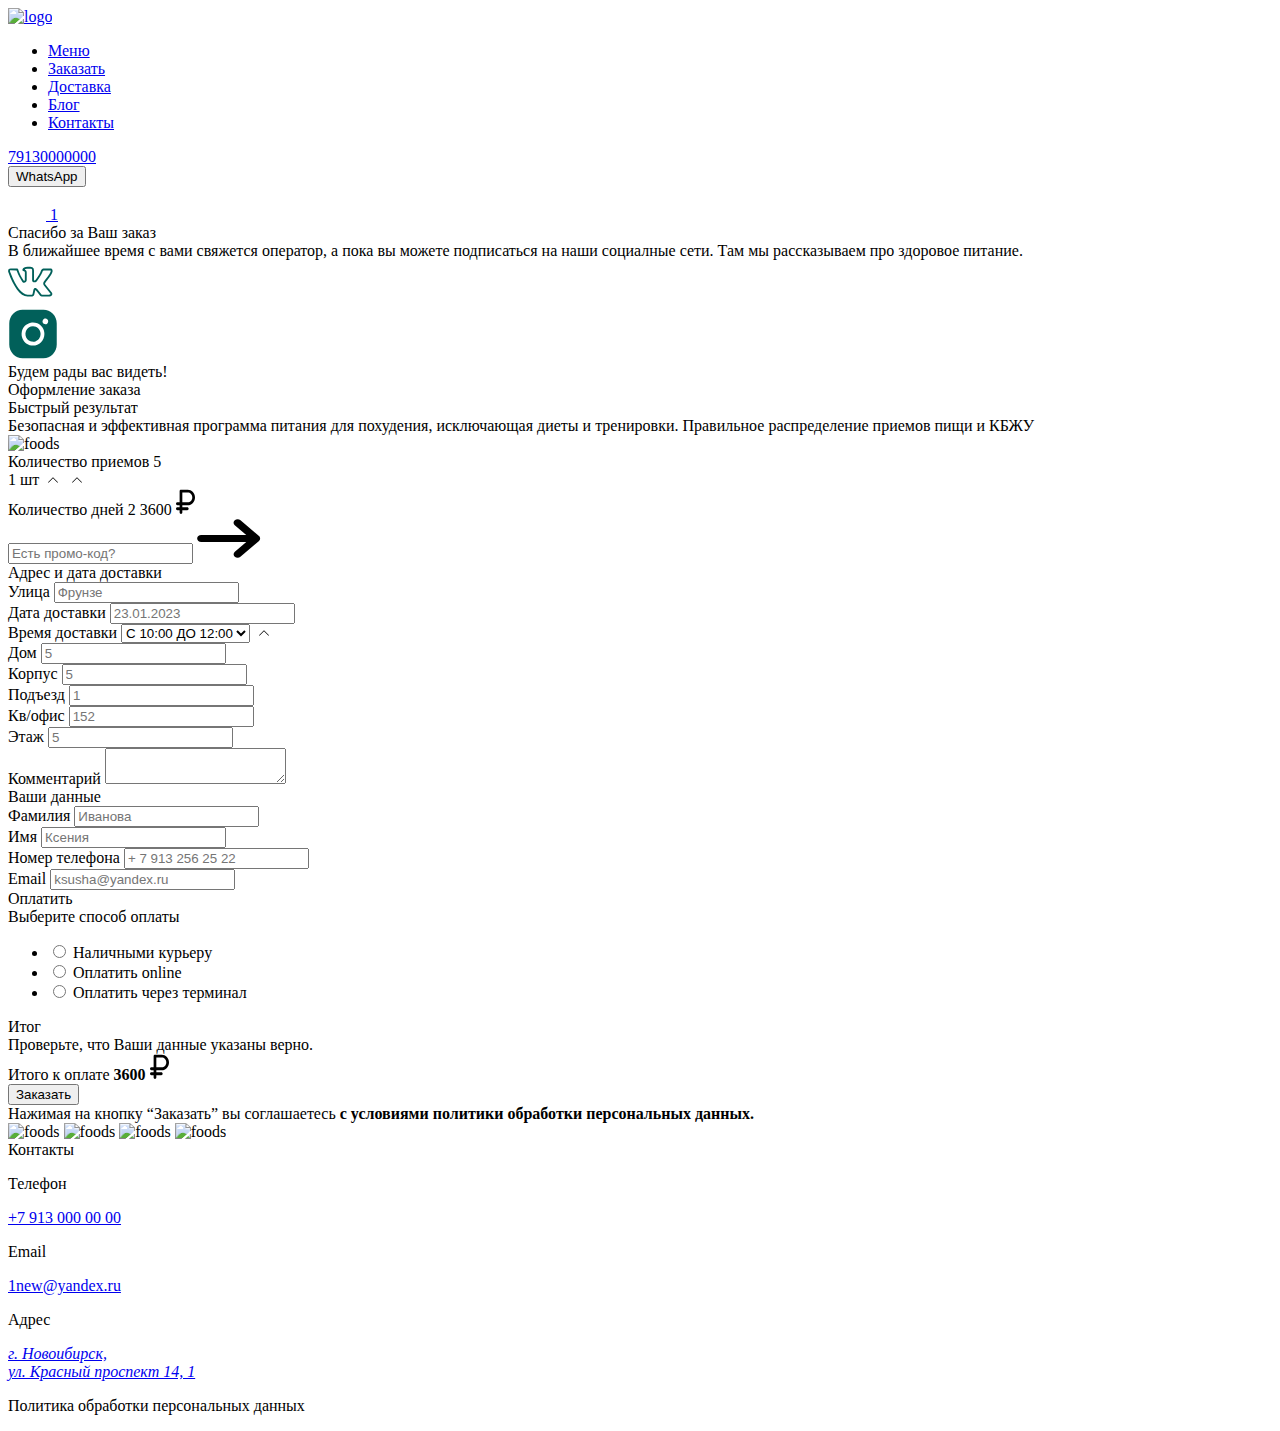
==== cart.html @ 32587443 "Add files via upload" ====
<!DOCTYPE html>
<html lang="ru">

<head>
   <meta charset="UTF-8">
   <meta http-equiv="X-UA-Compatible" content="IE=edge">
   <meta name="viewport" content="width=device-width, initial-scale=1.0">
   <title>BascetFood</title>

   <!-- Fonts -->
   <link rel="preconnect" href="https://fonts.googleapis.com">
   <link rel="preconnect" href="https://fonts.gstatic.com" crossorigin>
   <link href="https://fonts.googleapis.com/css2?family=Open+Sans&family=Raleway:wght@300;400;600&display=swap"
      rel="stylesheet">
   <!-- /Fonts -->

   <!-- Libs -->
   <link rel="stylesheet" href="libs/swiper/swiper.min.css" />
   <!-- Libs END -->

   <link rel="stylesheet" href="css/fonts.css" />
   <link rel="stylesheet" href="css/reset.css" />
   <link rel="stylesheet" href="css/style.css" />
   <link rel="stylesheet" href="css/cart.css" />
   <link rel="stylesheet" href="css/media.css" />
</head>

<body>

   <!-- Header -->
   <header class="header">
      <div class="container header_bg">

         <div class="navigation">
            <div class="logo">
               <a href="index.html" class="logo_link"><img class="logo-image" src="Image/header/Logo.png"
                     alt="logo"></a>
            </div>

            <nav class="nav">
               <ul class="nav_list">
                  <li class="nav_link"><a href="index.html#menu">Меню</a></li>
                  <li class="nav_link"><a href="index.html#perfect_menu">Заказать</a></li>
                  <li class="nav_link"><a href="index.html#footer">Доставка</a></li>
                  <li class="nav_link"><a href="index.html#customer_reviews">Блог</a></li>
                  <li class="nav_link"><a href="#footer_contact"> Контакты </a></li>
               </ul>
            </nav>

            <div class="header_tel">
               <a class="header__telItem" href="tel:+79130000000">79130000000</a>
            </div>

            <button class="header_btn active-btn" type="button">WhatsApp</button>

            <div class="header_basket active-btn">
               <a href="cart.html">
                  <svg width="38" height="33" viewBox="0 0 38 33" xmlns="http://www.w3.org/2000/svg">
                     <path fill-rule="evenodd" clip-rule="evenodd"
                        d="M4.33856 0.222168C6.88923 0.222168 9.14164 1.74922 9.89176 3.98704L9.97057 4.22217H33.3168C35.9379 4.22217 37.9659 6.3309 37.6407 8.71831L36.8755 14.3379C36.629 16.1478 35.0799 17.5755 33.1092 17.8089L13.7262 20.1047C13.4964 20.4222 13.2114 20.7107 12.8755 20.9573C12.0034 21.5978 12.4967 22.8888 13.6136 22.8888H33.7025C34.5048 22.8888 35.1551 23.4858 35.1551 24.2222C35.1551 24.9585 34.5048 25.5555 33.7025 25.5555H13.6136C9.75064 25.5555 8.04425 21.0902 11.0607 18.875C11.4394 18.5969 11.5946 18.1346 11.4519 17.7091L7.11516 4.77127C6.7401 3.65236 5.6139 2.88883 4.33856 2.88883H1.74684C0.944633 2.88883 0.294312 2.29188 0.294312 1.5555C0.294312 0.819122 0.944633 0.222168 1.74684 0.222168H4.33856ZM14.3406 17.3431L32.7374 15.1641C33.3943 15.0863 33.9107 14.6104 33.9929 14.0071L34.7581 8.38755C34.8665 7.59174 34.1905 6.88884 33.3168 6.88884H10.8644L14.2285 16.9249C14.2749 17.0634 14.3122 17.203 14.3406 17.3431Z"
                        fill="white" />
                     <path
                        d="M9.0095 29.5555C9.0095 28.0827 10.3101 26.8888 11.9146 26.8888C13.519 26.8888 14.8196 28.0827 14.8196 29.5555C14.8196 31.0283 13.519 32.2222 11.9146 32.2222C10.3101 32.2222 9.0095 31.0283 9.0095 29.5555Z"
                        fill="white" />
                     <path
                        d="M29.3449 26.8888C27.7405 26.8888 26.4399 28.0827 26.4399 29.5555C26.4399 31.0283 27.7405 32.2222 29.3449 32.2222C30.9494 32.2222 32.25 31.0283 32.25 29.5555C32.25 28.0827 30.9494 26.8888 29.3449 26.8888Z"
                        fill="white" />
                  </svg>
                  <span class="basket_goods">1</span>
               </a>
            </div>
         </div>
   </header>
   <!-- /Header -->

   <!-- Main -->
   <main class="main ">
      <!-- Thank you for the order -->
      <div class="container thank-people js-mod-active">
         <div class="title1">Спасибо за Ваш заказ</div>
         <div class="subtitle1">В ближайшее время с вами свяжется оператор, а пока вы можете подписаться на наши
            социалные сети. Там мы рассказываем про здоровое питание.</div>
         <div class="social_link-bascet fx-wrap">
            <div class="social-link-vk">
               <a href="#">
                  <svg fill="none" width="45" height="45" viewBox="0 0 1024 1024" xmlns="http://www.w3.org/2000/svg">
                     <path
                        d="M3 248c0-38 26-53 58-55l149 1c9 0 17 6 20 15 34 110 76 178 126 255 3 6 8 9 13 9 4 0 8-2 11-7l3-11 1-173c0-25-12-29-40-33-11-2-18-12-18-22 0-2 0-4 1-6 14-43 58-65 120-65l56-1c46 0 88 20 88 79v227c4 3 8 5 13 5 8 0 18-5 26-18 52-73 111-160 119-206 0-2 1-3 2-5 11-22 39-37 51-41 2-1 5-2 9-2h155l10 1c15 0 26 10 31 19 9 14 7 29 8 35v7c-15 91-119 193-163 259-6 8-9 15-9 22 0 6 3 12 8 18l146 184c8 11 12 24 12 35 0 33-31 52-61 55l-17 1H779c-3 0-5 1-8 1-17 0-31-9-41-19-32-39-63-79-94-118-6-8-8-9-14-13-7 29-13 59-20 89l-3 17c-5 18-18 37-42 42l-14 1h-98C272 830 117 584 8 277c-3-8-5-19-5-29zm601 259c-26 0-55-15-55-43V234c0-27-12-37-45-37l-57 2c-32 0-50 5-65 15 23 11 44 26 44 68v176c-3 35-32 58-60 58-19 0-36-11-46-29-45-68-83-132-116-224l-9-26-133-1c-18 0-16 1-16 10 0 6 1 14 2 19l21 56c109 282 246 467 376 467h100c14 0 13-17 16-27l19-88c4-9 7-17 14-24 8-8 17-11 26-11 19 0 37 15 49 29l85 108c7 11 13 13 17 13h165c16 0 30-5 30-15 0-3-1-7-3-10L818 582c-12-15-17-30-17-45 0-16 6-32 16-46 42-63 132-153 153-227l3-13c-1-5-1-9-2-14H814c-10 4-18 10-24 18l-6 19c-23 64-86 152-131 213-15 14-32 20-49 20z"
                        fill="#01605A" />
                  </svg>
               </a>
            </div>
            <div class="social-link-inst">
               <a href="#">
                  <svg width="50" height="50" viewBox="0 0 50 51" fill="none" xmlns="http://www.w3.org/2000/svg">
                     <path
                        d="M32.75 25.5C32.75 27.0575 32.2955 28.5801 31.4439 29.8751C30.5923 31.1702 29.3819 32.1795 27.9658 32.7756C26.5497 33.3716 24.9914 33.5275 23.4881 33.2237C21.9847 32.9198 20.6038 32.1698 19.5199 31.0685C18.4361 29.9671 17.6979 28.5639 17.3989 27.0363C17.0999 25.5087 17.2534 23.9253 17.8399 22.4864C18.4265 21.0474 19.4199 19.8175 20.6943 18.9522C21.9688 18.0869 23.4672 17.625 25 17.625C27.0535 17.6315 29.021 18.4633 30.473 19.9387C31.925 21.4141 32.7436 23.4134 32.75 25.5ZM49.2188 14.6719V36.3281C49.2188 39.9831 47.7898 43.4885 45.2464 46.0729C42.7029 48.6574 39.2533 50.1094 35.6562 50.1094H14.3438C10.7468 50.1094 7.29708 48.6574 4.75361 46.0729C2.21015 43.4885 0.78125 39.9831 0.78125 36.3281V14.6719C0.78125 11.0169 2.21015 7.51155 4.75361 4.92706C7.29708 2.34257 10.7468 0.890625 14.3438 0.890625H35.6562C39.2533 0.890625 42.7029 2.34257 45.2464 4.92706C47.7898 7.51155 49.2188 11.0169 49.2188 14.6719ZM36.625 25.5C36.625 23.1637 35.9432 20.8799 34.6658 18.9373C33.3885 16.9948 31.5729 15.4807 29.4487 14.5867C27.3245 13.6926 24.9871 13.4587 22.7321 13.9145C20.477 14.3703 18.4057 15.4953 16.7799 17.1473C15.1541 18.7993 14.0469 20.9041 13.5984 23.1955C13.1498 25.4869 13.38 27.862 14.2599 30.0204C15.1398 32.1789 16.6298 34.0238 18.5415 35.3217C20.4532 36.6197 22.7008 37.3125 25 37.3125C28.0831 37.3125 31.04 36.068 33.2201 33.8527C35.4002 31.6374 36.625 28.6329 36.625 25.5ZM40.5 12.7031C40.5 12.1191 40.3296 11.5481 40.0102 11.0625C39.6909 10.5768 39.237 10.1983 38.7059 9.97479C38.1749 9.75128 37.5905 9.6928 37.0268 9.80674C36.463 9.92069 35.9452 10.2019 35.5387 10.615C35.1323 11.028 34.8555 11.5541 34.7433 12.127C34.6312 12.6998 34.6888 13.2936 34.9087 13.8332C35.1287 14.3729 35.5012 14.8341 35.9791 15.1586C36.4571 15.4831 37.0189 15.6562 37.5938 15.6562C38.3645 15.6562 39.1037 15.3451 39.6488 14.7913C40.1938 14.2375 40.5 13.4863 40.5 12.7031Z"
                        fill="#01605A" />
                  </svg>
               </a>
            </div>
         </div>
         <div class="see-people">Будем рады вас видеть!</div>
      </div>
      <!-- .Thank you for the order -->

      <div class="container cont-form-order">
         <!-- Making an order-->
         <div class="title2">Оформление заказа</div>
         <div class="bascet-root">
            <!-- Food Program -->
            <div class="pr-bascet">
               <div class="pr-title">Быстрый результат</div>
               <div class="pr-subtitle">Безопасная и эффективная программа питания
                  для похудения, исключающая диеты и тренировки. Правильное распределение приемов пищи и КБЖУ
               </div>
               <div class="pr-image">
                  <img src="image/image_card/картинка продукта.png" alt="foods">
               </div>
            </div>
            <!-- /Food Program -->

            <!-- Food options -->
            <div class="pr-col">
               <div class="namber-foods">
                  <div class="number-foods-top">
                     <span class="text1">Количество приемов</span>
                     <span class="number1">5</span>
                     <div class="foods-top-col">
                        1 шт
                        <span class="arrow-top">
                           <svg fill="#000000" width="20" height="10" viewBox="0 0 1920 1920"
                              xmlns="http://www.w3.org/2000/svg">
                              <path
                                 d="m.153 1393.854 92.168 92.299 867.767-867.636 867.636 867.636 92.429-92.299L960.088 433.92z"
                                 fill-rule="evenodd" />
                           </svg>
                        </span>
                        <span class="arrow-bottom">
                           <svg fill="#000000" width="20" height="10" viewBox="0 0 1920 1920"
                              xmlns="http://www.w3.org/2000/svg">
                              <path
                                 d="m.153 1393.854 92.168 92.299 867.767-867.636 867.636 867.636 92.429-92.299L960.088 433.92z"
                                 fill-rule="evenodd" />
                           </svg>
                        </span>
                     </div>
                  </div>
                  <div class="number-foods-bottom">
                     <span class="text1">Количество дней</span>
                     <span class="number1">2</span>
                     <span class="ruble-1">3600
                        <svg width="19" height="26" viewBox="0 0 19 26" fill="none" xmlns="http://www.w3.org/2000/svg">
                           <path
                              d="M11.7619 16.2631C13.6816 16.2631 15.5226 15.443 16.88 13.9833C18.2374 12.5235 19 10.5436 19 8.47921C19 6.41479 18.2374 4.43493 16.88 2.97516C15.5226 1.5154 13.6816 0.695313 11.7619 0.695312H4.97619C4.61625 0.695312 4.27106 0.849079 4.01655 1.12278C3.76203 1.39649 3.61905 1.76771 3.61905 2.15479V13.3441H1.35714C0.997206 13.3441 0.652011 13.4979 0.397498 13.7716C0.142984 14.0453 0 14.4165 0 14.8036C0 15.1907 0.142984 15.5619 0.397498 15.8356C0.652011 16.1093 0.997206 16.2631 1.35714 16.2631H3.61905V18.2091H1.35714C0.997206 18.2091 0.652011 18.3628 0.397498 18.6365C0.142984 18.9103 0 19.2815 0 19.6686C0 20.0556 0.142984 20.4269 0.397498 20.7006C0.652011 20.9743 0.997206 21.128 1.35714 21.128H3.61905V23.5605C3.61905 23.9476 3.76203 24.3188 4.01655 24.5925C4.27106 24.8662 4.61625 25.02 4.97619 25.02C5.33613 25.02 5.68132 24.8662 5.93584 24.5925C6.19035 24.3188 6.33333 23.9476 6.33333 23.5605V21.128H11.3095C11.6695 21.128 12.0147 20.9743 12.2692 20.7006C12.5237 20.4269 12.6667 20.0556 12.6667 19.6686C12.6667 19.2815 12.5237 18.9103 12.2692 18.6365C12.0147 18.3628 11.6695 18.2091 11.3095 18.2091H6.33333V16.2631H11.7619ZM6.33333 3.61427H11.7619C12.9617 3.61427 14.1123 4.12683 14.9607 5.03918C15.8091 5.95153 16.2857 7.18895 16.2857 8.47921C16.2857 9.76947 15.8091 11.0069 14.9607 11.9192C14.1123 12.8316 12.9617 13.3441 11.7619 13.3441H6.33333V3.61427Z"
                              fill="black" />
                        </svg>
                     </span>
                  </div>
               </div>
               <!-- /Food options -->

               <!-- Promo code -->
               <div class="pro-code">
                  <input class="pro-code-int" type="text" placeholder="Есть промо-код?">
                  <span class="pro-code-text active-btn">
                     <svg width="64" height="39" viewBox="0 0 64 39" fill="none" xmlns="http://www.w3.org/2000/svg">
                        <path
                           d="M37.7542 37.7426C36.9459 37.051 36.5579 36.2152 36.5902 35.2353C36.6253 34.2555 37.047 33.4197 37.8553 32.7281L49.273 22.9583H4.20841C3.06328 22.9583 2.10271 22.6263 1.32671 21.9623C0.553401 21.3006 0.166748 20.4798 0.166748 19.4999C0.166748 18.5201 0.553401 17.6981 1.32671 17.0341C2.10271 16.3724 3.06328 16.0416 4.20841 16.0416H49.273L37.7542 6.18535C36.9459 5.49368 36.5417 4.67175 36.5417 3.71956C36.5417 2.76967 36.9459 1.94889 37.7542 1.25723C38.5626 0.565559 39.5231 0.219727 40.636 0.219727C41.7461 0.219727 42.7053 0.565559 43.5136 1.25723L62.0042 17.0791C62.4084 17.4249 62.6954 17.7996 62.8651 18.2031C63.0322 18.6065 63.1157 19.0388 63.1157 19.4999C63.1157 19.961 63.0322 20.3933 62.8651 20.7968C62.6954 21.2003 62.4084 21.5749 62.0042 21.9208L43.4126 37.8291C42.6716 38.4631 41.7461 38.7801 40.636 38.7801C39.5231 38.7801 38.5626 38.4343 37.7542 37.7426Z"
                           fill="black" />
                     </svg>
                  </span>
               </div>
               <!-- /Promo code -->
            </div>
         </div>
         <!-- /Making an order-->

         <!-- Making delivery-->
         <form class="form-account" method="post">
            <!-- Delivery-accout -->
            <div class="title2 mr-title-ac">Адрес и дата доставки</div>
            <div class="delivery-accout fx-wrap">
               <div class="del-col">
                  <label for="STREET">Улица</label>
                  <input class="int-text1" type="text" name="STREET" placeholder="Фрунзе">
               </div>
               <div class="del-col  fx-wrap">
                  <div class="date-delivery">
                     <label for="DATEDEL">Дата доставки</label>
                     <input class="int-text3" type="text" name="DELIVERY_DATE" placeholder="23.01.2023">
                  </div>
                  <div class="time-delivery">
                     <label for="DELIVERY_TIME">Время доставки</label>
                     <select class="select-time int-text4" name="DELIVERY_TIME">
                        <option value="TIME_10-12">C 10:00 ДО 12:00</option>
                        <option value="TIME_10-12">C 12:00 ДО 14:00</option>
                        <option value="TIME_10-12">C 14:00 ДО 16:00</option>
                        <option value="TIME_10-12">C 16:00 ДО 18:00</option>
                        <option value="TIME_10-12">C 18:00 ДО 20:00</option>
                     </select>
                     <span class="select-arrow">
                        <svg fill="#000000" width="20" height="10" viewBox="0 0 1920 1920"
                           xmlns="http://www.w3.org/2000/svg">
                           <path
                              d="m.153 1393.854 92.168 92.299 867.767-867.636 867.636 867.636 92.429-92.299L960.088 433.92z"
                              fill-rule="evenodd" />
                        </svg>
                     </span>
                  </div>
               </div>

               <div class="del-col fx-wrap">
                  <div class="del-dom">
                     <label for="HOUSE">Дом</label>
                     <input class="int-text2" type="text" name="HOUSE" placeholder="5">
                  </div>
                  <div class="del-korp">
                     <label for="KORP">Корпус</label>
                     <input class="int-text2" type="text" name="KORP" placeholder="5">
                  </div>
                  <div class="del-ent">
                     <label for="ENTRANCE">Подъезд</label>
                     <input class="int-text2" type="text" name="ENTRANCE" placeholder="1">
                  </div>
                  <div class="del-office">
                     <label for="OFFICE">Кв/офис</label>
                     <input class="int-text2" type="text" name="OFFICE" placeholder="152">
                  </div>
                  <div class="del-floor">
                     <label for="FLOOR">Этаж</label>
                     <input class="int-text2" type="text" name="FLOOR" placeholder="5">
                  </div>
               </div>
               <div class="del-col ">
                  <label for="ORDER_DESCRIPTION">Комментарий</label>
                  <textarea class="int-text5" name="ORDER_DESCRIPTION"></textarea>
               </div>
            </div>
            <!-- /Delivery-accout -->

            <!-- Delivery-base people -->
            <div class="title2 mr-title-data">Ваши данные</div>
            <div class="delivery-base fx-wrap">
               <div class="del-col">
                  <div class="famili-acount">
                     <label for="SURNAME_CLIENT">Фамилия</label>
                     <input class="int-text1" type="text" name="SURNAME_CLIENT" placeholder="Иванова">
                  </div>
                  <div class="name-acount">
                     <label for="NAME_CLIENT">Имя</label>
                     <input class="int-text1" type="text" name="NAME_CLIENT" placeholder="Ксения">
                  </div>
               </div>
               <div class="del-col">
                  <div class="tel-number">
                     <label for="PHONE">Номер телефона</label>
                     <input class="int-text6" type="tel" name="PHONE" placeholder="+ 7 913 256 25 22">
                  </div>
                  <div class="name-acount">
                     <label for="PHONE_CLIENT">Email</label>
                     <input class="int-text6" type="text" name="NAME_CLIENT" placeholder="ksusha@yandex.ru">
                  </div>
               </div>
            </div>
            <!-- /Delivery-base people -->

            <!-- Payment -->
            <div class="title2 mr-title-pay">Оплатить</div>
            <div class="payment-col">
               <label for="PAYMENT">Выберите способ оплаты</label>
               <ul>
                  <li class="pay-btn">
                     <input type="radio" name="PAYMENT_ID" value="10">
                     Наличными курьеру
                  </li>
                  <li class="pay-btn">
                     <input type="radio" name="PAYMENT_ID" value="10">
                     Оплатить online
                  </li>
                  <li class="pay-btn">
                     <input type="radio" name="PAYMENT_ID" value="10">
                     Оплатить через терминал
                  </li>
               </ul>
            </div>
            <div class="title2 mr-title-order">Итог</div>
            <div class="subtitle2">Проверьте, что Ваши данные указаны верно. </div>
            <div class="order_price">
               Итого к оплате
               <span id="total-order-price"><b>3600</b>
                  <svg width="19" height="26" viewBox="0 0 19 26" fill="none" xmlns="http://www.w3.org/2000/svg">
                     <path
                        d="M11.7619 16.2631C13.6816 16.2631 15.5226 15.443 16.88 13.9833C18.2374 12.5235 19 10.5436 19 8.47921C19 6.41479 18.2374 4.43493 16.88 2.97516C15.5226 1.5154 13.6816 0.695313 11.7619 0.695312H4.97619C4.61625 0.695312 4.27106 0.849079 4.01655 1.12278C3.76203 1.39649 3.61905 1.76771 3.61905 2.15479V13.3441H1.35714C0.997206 13.3441 0.652011 13.4979 0.397498 13.7716C0.142984 14.0453 0 14.4165 0 14.8036C0 15.1907 0.142984 15.5619 0.397498 15.8356C0.652011 16.1093 0.997206 16.2631 1.35714 16.2631H3.61905V18.2091H1.35714C0.997206 18.2091 0.652011 18.3628 0.397498 18.6365C0.142984 18.9103 0 19.2815 0 19.6686C0 20.0556 0.142984 20.4269 0.397498 20.7006C0.652011 20.9743 0.997206 21.128 1.35714 21.128H3.61905V23.5605C3.61905 23.9476 3.76203 24.3188 4.01655 24.5925C4.27106 24.8662 4.61625 25.02 4.97619 25.02C5.33613 25.02 5.68132 24.8662 5.93584 24.5925C6.19035 24.3188 6.33333 23.9476 6.33333 23.5605V21.128H11.3095C11.6695 21.128 12.0147 20.9743 12.2692 20.7006C12.5237 20.4269 12.6667 20.0556 12.6667 19.6686C12.6667 19.2815 12.5237 18.9103 12.2692 18.6365C12.0147 18.3628 11.6695 18.2091 11.3095 18.2091H6.33333V16.2631H11.7619ZM6.33333 3.61427H11.7619C12.9617 3.61427 14.1123 4.12683 14.9607 5.03918C15.8091 5.95153 16.2857 7.18895 16.2857 8.47921C16.2857 9.76947 15.8091 11.0069 14.9607 11.9192C14.1123 12.8316 12.9617 13.3441 11.7619 13.3441H6.33333V3.61427Z"
                        fill="black" />
                  </svg>
               </span>
            </div>
            <button type="submit" class="btn-save active-btn">Заказать</button>
            <div class="oferta">Нажимая на кнопку “Заказать” вы соглашаетесь <b>с условиями политики обработки
                  персональных
                  данных.</b></div>
            <!-- /Payment -->
         </form>
         <!-- /Making delivery-->
      </div>

   </main>
   <!-- /Main -->

   <!-- Footer -->
   <footer id="footer">
      <div class="container footer_container">
         <div id="footer_contact">
            <img class="footer_food_bg1" src="Image/footer/footer_bg1.png" alt="foods">
            <img class="footer_food_bg2" src="Image/footer/footer_bg2.png" alt="foods">
            <img class="footer_food_bg3" src="Image/footer/footer_bg3.png" alt="foods">
            <img class="footer_food_bg4" src="Image/footer/footer_bg4.png" alt="foods">

            <div class="footer_contact_title">Контакты</div>

            <div class="contact_group">
               <div class="contact_group1">
                  <p class="footer_contact_descr">Телефон</p>
                  <a class="footer_tel" href="tel:+79130000000">+7 913 000 00 00</a>
               </div>
               <div class="contact_group2">
                  <p class="footer_contact_descr">Email</p>
                  <a class="footer_mail" href="mailto:1new@yandex.ru">1new@yandex.ru</a>
               </div>
            </div>

            <p class="footer_contact_descr">Адрес</p>
            <address class="address"><a class="address_link" target="_blank"
                  href="https://www.google.ru/maps/place/%D0%9A%D1%80%D0%B0%D1%81%D0%BD%D1%8B%D0%B9+%D0%BF%D1%80-%D1%82.,+14%2F1/@55.0194781,82.9230988,18z/data=!4m6!3m5!1s0x42dfe67842489623:0xf9574ab8d5149c3c!4b1!8m2!3d55.0196184!4d82.9237917">
                  г. Новоибирск, <br>ул. Красный проспект 14, 1</a></address>
            <p class="footer_politic">Политика обработки персональных данных</p>
         </div>
      </div>
   </footer>
   <!-- /Footer -->

   <script src="js/main_cart.js"></script>
</body>

</html>
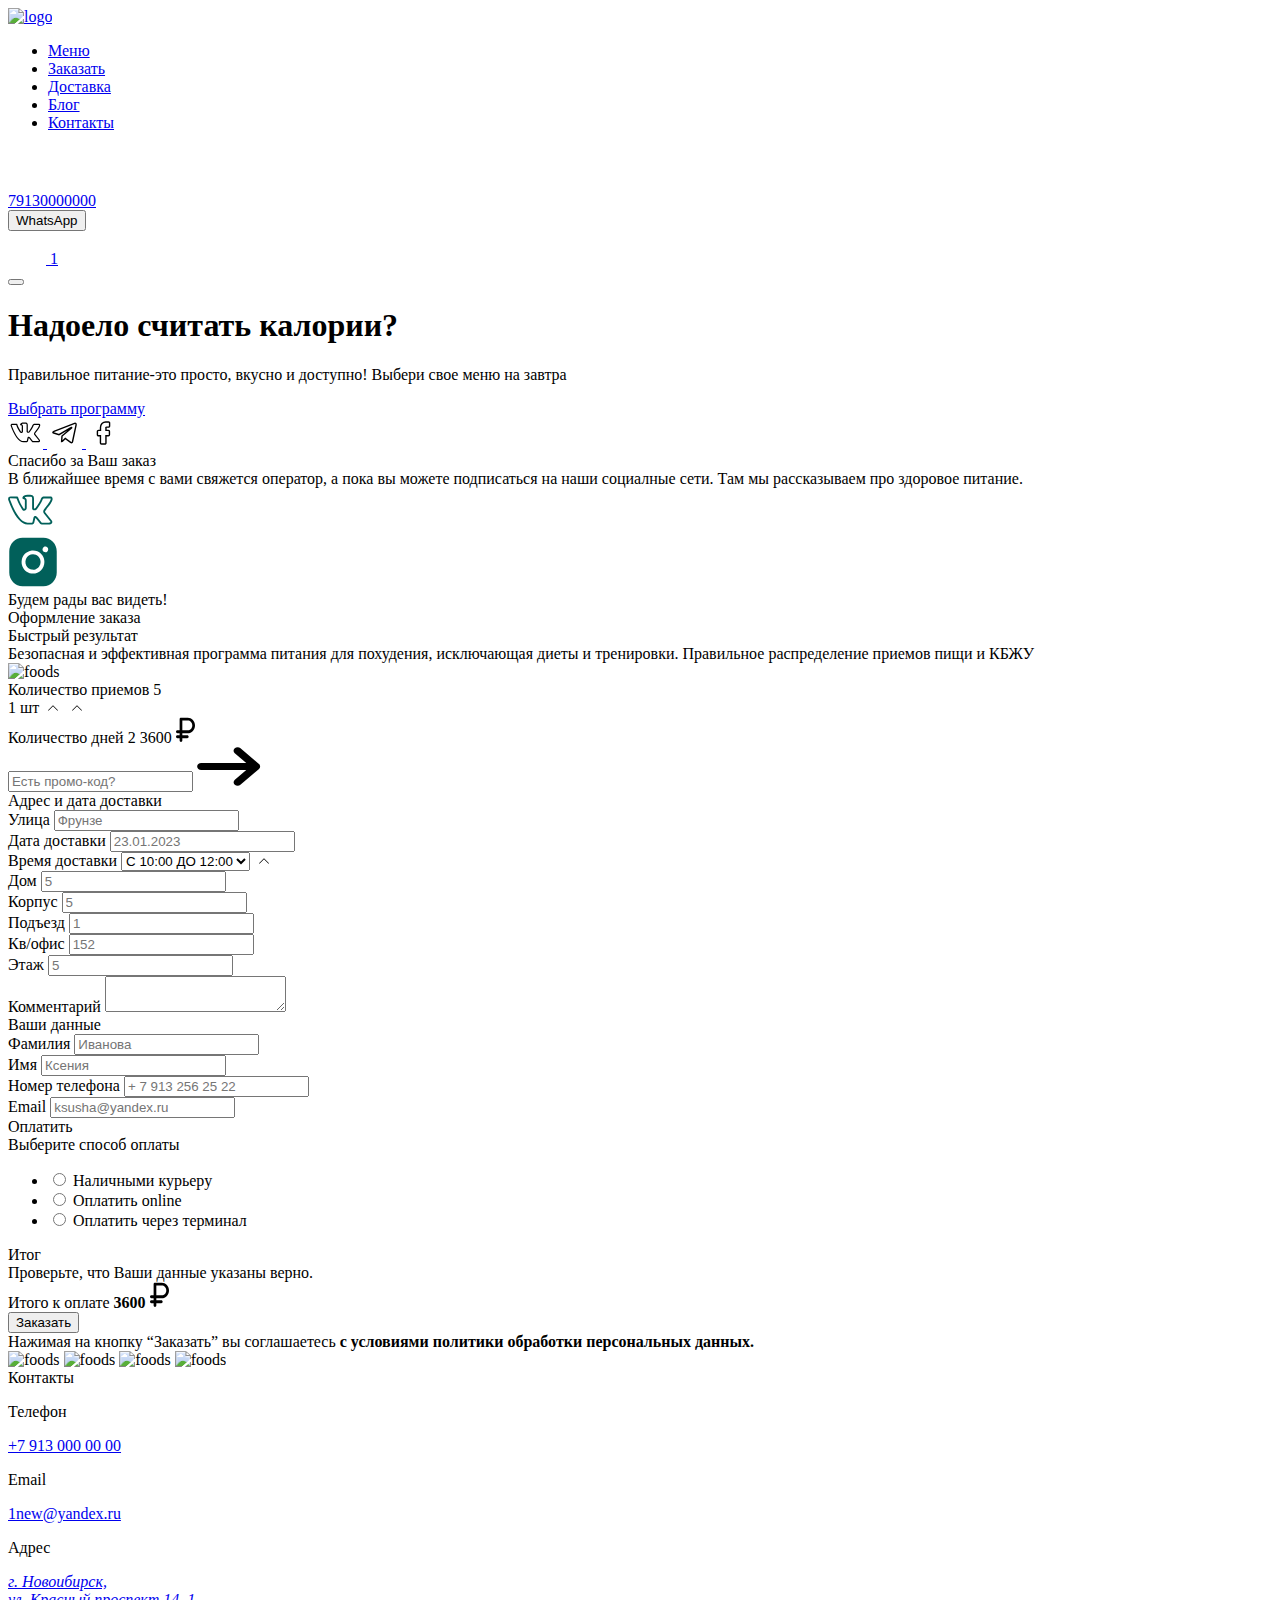
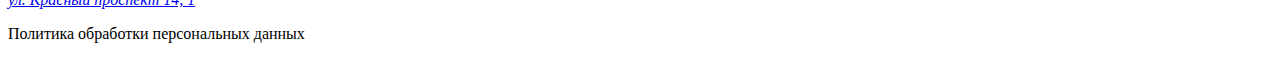
==== commit af7817a6: "Add files via upload" ====
--- a/cart.html
+++ b/cart.html
@@ -30,7 +30,6 @@
    <!-- Header -->
    <header class="header">
       <div class="container header_bg">
-
          <div class="navigation">
             <div class="logo">
                <a href="index.html" class="logo_link"><img class="logo-image" src="Image/header/Logo.png"
@@ -41,17 +40,22 @@
                <ul class="nav_list">
                   <li class="nav_link"><a href="index.html#menu">Меню</a></li>
                   <li class="nav_link"><a href="index.html#perfect_menu">Заказать</a></li>
-                  <li class="nav_link"><a href="index.html#footer">Доставка</a></li>
+                  <li class="nav_link"><a href="cart.html">Доставка</a></li>
                   <li class="nav_link"><a href="index.html#customer_reviews">Блог</a></li>
                   <li class="nav_link"><a href="#footer_contact"> Контакты </a></li>
+                  <div class="nav-krest active-btn">
+                     <svg width="40" height="40" viewBox="0 0 24 24" fill="none" xmlns="http://www.w3.org/2000/svg">
+                        <path d="M12 12L6 6M12 12L18 18M12 12L18 6M12 12L6 18" stroke="#fff" stroke-linecap="round"
+                           stroke-linejoin="round" stroke-width="2" />
+                     </svg>
+                  </div>
                </ul>
+               <div class="header_tel">
+                  <a class="header__telItem" href="tel:+79130000000">79130000000</a>
+               </div>
+
+               <button class="header_btn active-btn" type="button">WhatsApp</button>
             </nav>
-
-            <div class="header_tel">
-               <a class="header__telItem" href="tel:+79130000000">79130000000</a>
-            </div>
-
-            <button class="header_btn active-btn" type="button">WhatsApp</button>
 
             <div class="header_basket active-btn">
                <a href="cart.html">
@@ -69,7 +73,46 @@
                   <span class="basket_goods">1</span>
                </a>
             </div>
-         </div>
+
+            <button type="button" class="navbar" aria-label="open menu">
+               <span class="icon-bar"></span>
+               <span class="icon-bar"></span>
+               <span class="icon-bar"></span>
+            </button>
+
+         </div>
+
+         <div class="header_descr">
+            <h1 class="header_title">Надоело считать калории?</h1>
+            <p class="header_subtitle">Правильное питание-это просто, вкусно и&nbsp;доступно!
+               Выбери свое меню на&nbsp;завтра</p>
+            <a href="#my_form" class="btn_prog active-btn">Выбрать программу</a>
+         </div>
+         <div class="header-social_link">
+            <a href="/" class="social_link active-btn">
+               <svg fill="#000000" width="35" height="30" viewBox="0 0 1024 1024" xmlns="http://www.w3.org/2000/svg">
+                  <path
+                     d="M3 248c0-38 26-53 58-55l149 1c9 0 17 6 20 15 34 110 76 178 126 255 3 6 8 9 13 9 4 0 8-2 11-7l3-11 1-173c0-25-12-29-40-33-11-2-18-12-18-22 0-2 0-4 1-6 14-43 58-65 120-65l56-1c46 0 88 20 88 79v227c4 3 8 5 13 5 8 0 18-5 26-18 52-73 111-160 119-206 0-2 1-3 2-5 11-22 39-37 51-41 2-1 5-2 9-2h155l10 1c15 0 26 10 31 19 9 14 7 29 8 35v7c-15 91-119 193-163 259-6 8-9 15-9 22 0 6 3 12 8 18l146 184c8 11 12 24 12 35 0 33-31 52-61 55l-17 1H779c-3 0-5 1-8 1-17 0-31-9-41-19-32-39-63-79-94-118-6-8-8-9-14-13-7 29-13 59-20 89l-3 17c-5 18-18 37-42 42l-14 1h-98C272 830 117 584 8 277c-3-8-5-19-5-29zm601 259c-26 0-55-15-55-43V234c0-27-12-37-45-37l-57 2c-32 0-50 5-65 15 23 11 44 26 44 68v176c-3 35-32 58-60 58-19 0-36-11-46-29-45-68-83-132-116-224l-9-26-133-1c-18 0-16 1-16 10 0 6 1 14 2 19l21 56c109 282 246 467 376 467h100c14 0 13-17 16-27l19-88c4-9 7-17 14-24 8-8 17-11 26-11 19 0 37 15 49 29l85 108c7 11 13 13 17 13h165c16 0 30-5 30-15 0-3-1-7-3-10L818 582c-12-15-17-30-17-45 0-16 6-32 16-46 42-63 132-153 153-227l3-13c-1-5-1-9-2-14H814c-10 4-18 10-24 18l-6 19c-23 64-86 152-131 213-15 14-32 20-49 20z" />
+               </svg>
+            </a>
+            <a href="/" class="social_link active-btn">
+               <svg width="35" height="30" viewBox="0 0 64 64" xmlns="http://www.w3.org/2000/svg" stroke-width="3"
+                  stroke="#000000" fill="none">
+                  <path
+                     d="M26.67,38.57l-.82,11.54A2.88,2.88,0,0,0,28.14,49l5.5-5.26,11.42,8.35c2.08,1.17,3.55.56,4.12-1.92l7.49-35.12h0c.66-3.09-1.08-4.33-3.16-3.55l-44,16.85C6.47,29.55,6.54,31.23,9,32l11.26,3.5L45.59,20.71c1.23-.83,2.36-.37,1.44.44Z"
+                     stroke-linecap="round" />
+               </svg>
+            </a>
+            <a href="/" class="social_link active-btn">
+               <svg width="35" height="30" viewBox="0 0 64 64" xmlns="http://www.w3.org/2000/svg" stroke-width="3"
+                  stroke="#000000" fill="none">
+                  <path
+                     d="M37.49,19.86c0-.07.36-.3,1.51-.3h3.76A2.21,2.21,0,0,0,45,17.34h0V10.78a2.22,2.22,0,0,0-2.19-2.26h-5.6a11.47,11.47,0,0,0-8.43,3.28,12,12,0,0,0-3.19,8.64v5.95H21.24A2.23,2.23,0,0,0,19,28.61v7.07a2.21,2.21,0,0,0,2.21,2.21h4.28V53.24a2.22,2.22,0,0,0,2.18,2.25h7.35a2.21,2.21,0,0,0,2.21-2.22h0V37.94h5.23a2.23,2.23,0,0,0,2.22-2.22V28.64a2.21,2.21,0,0,0-2.22-2.21H37.26V21.22A2.44,2.44,0,0,1,37.49,19.86Z"
+                     stroke-linecap="round" />
+               </svg>
+            </a>
+         </div>
+      </div>
    </header>
    <!-- /Header -->
 
@@ -339,7 +382,7 @@
       </div>
    </footer>
    <!-- /Footer -->
-
+   <script src="js/main.js"></script>
    <script src="js/main_cart.js"></script>
 </body>
 
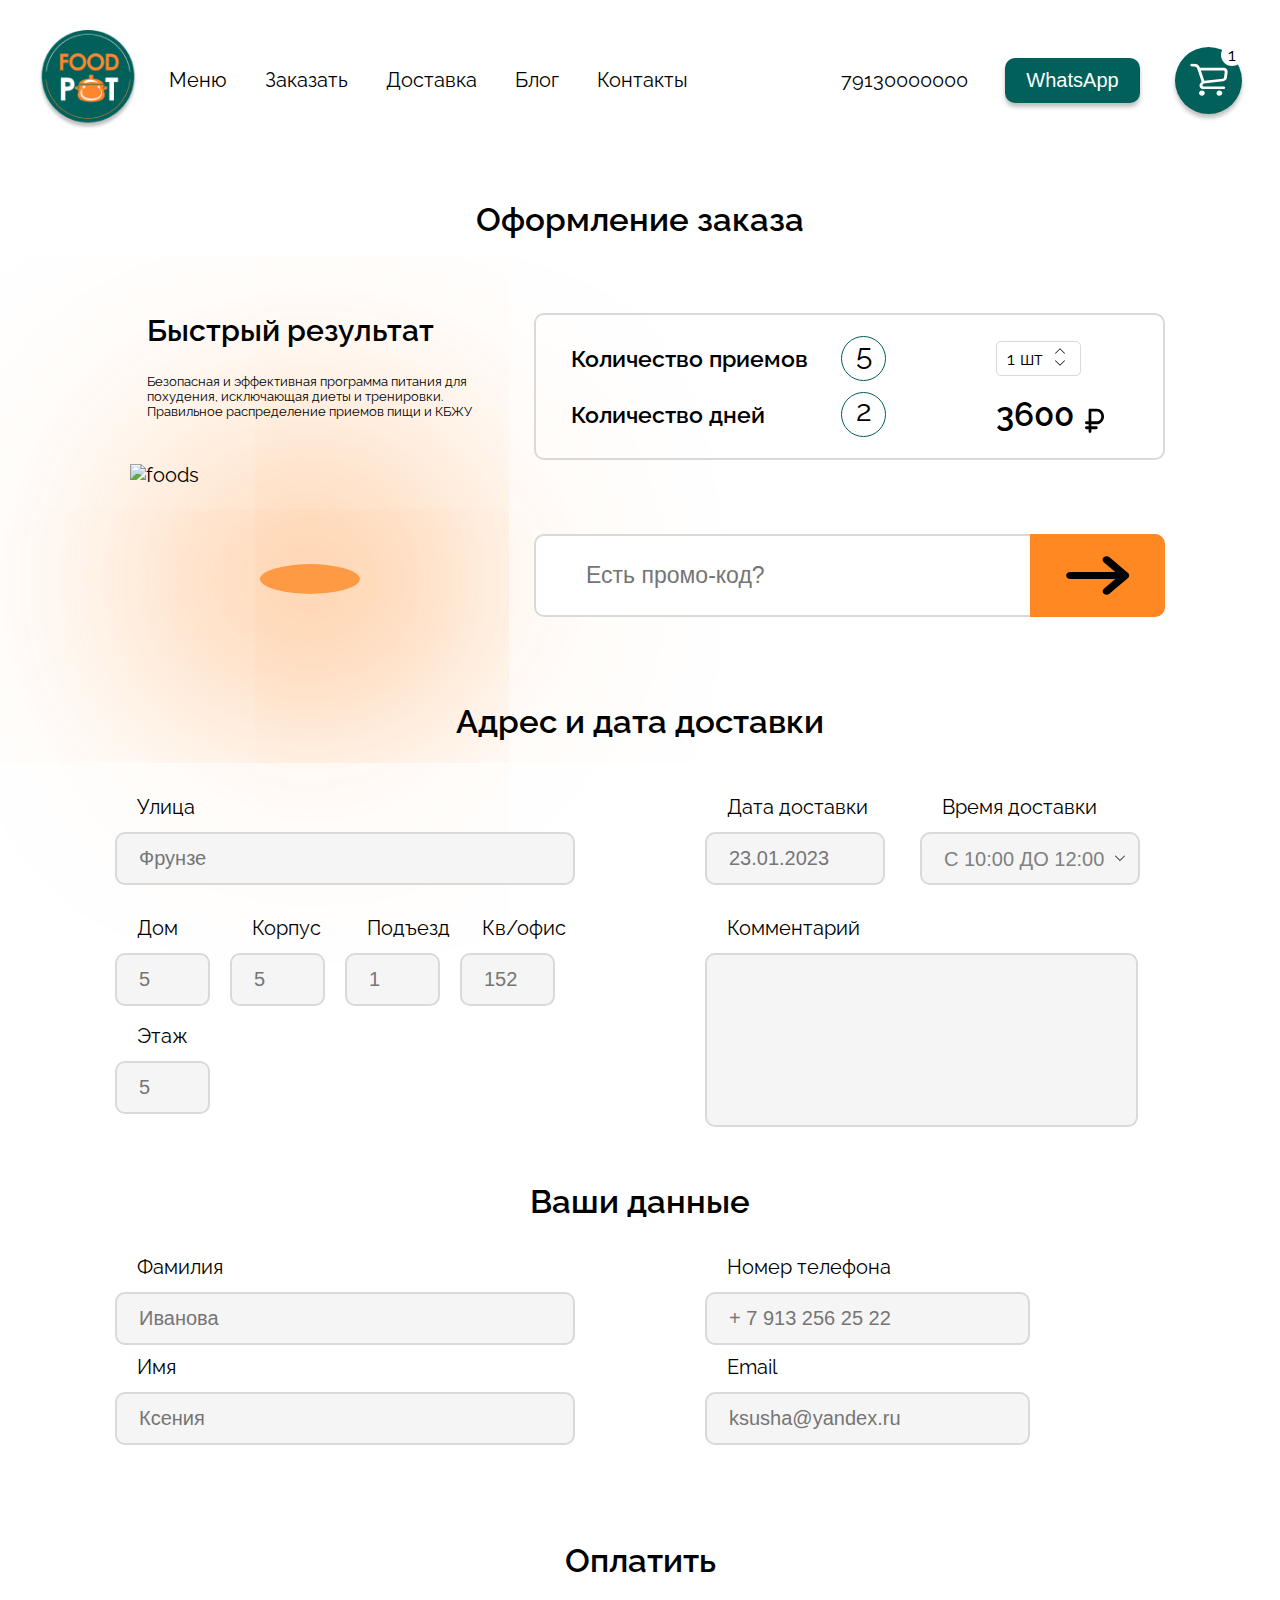
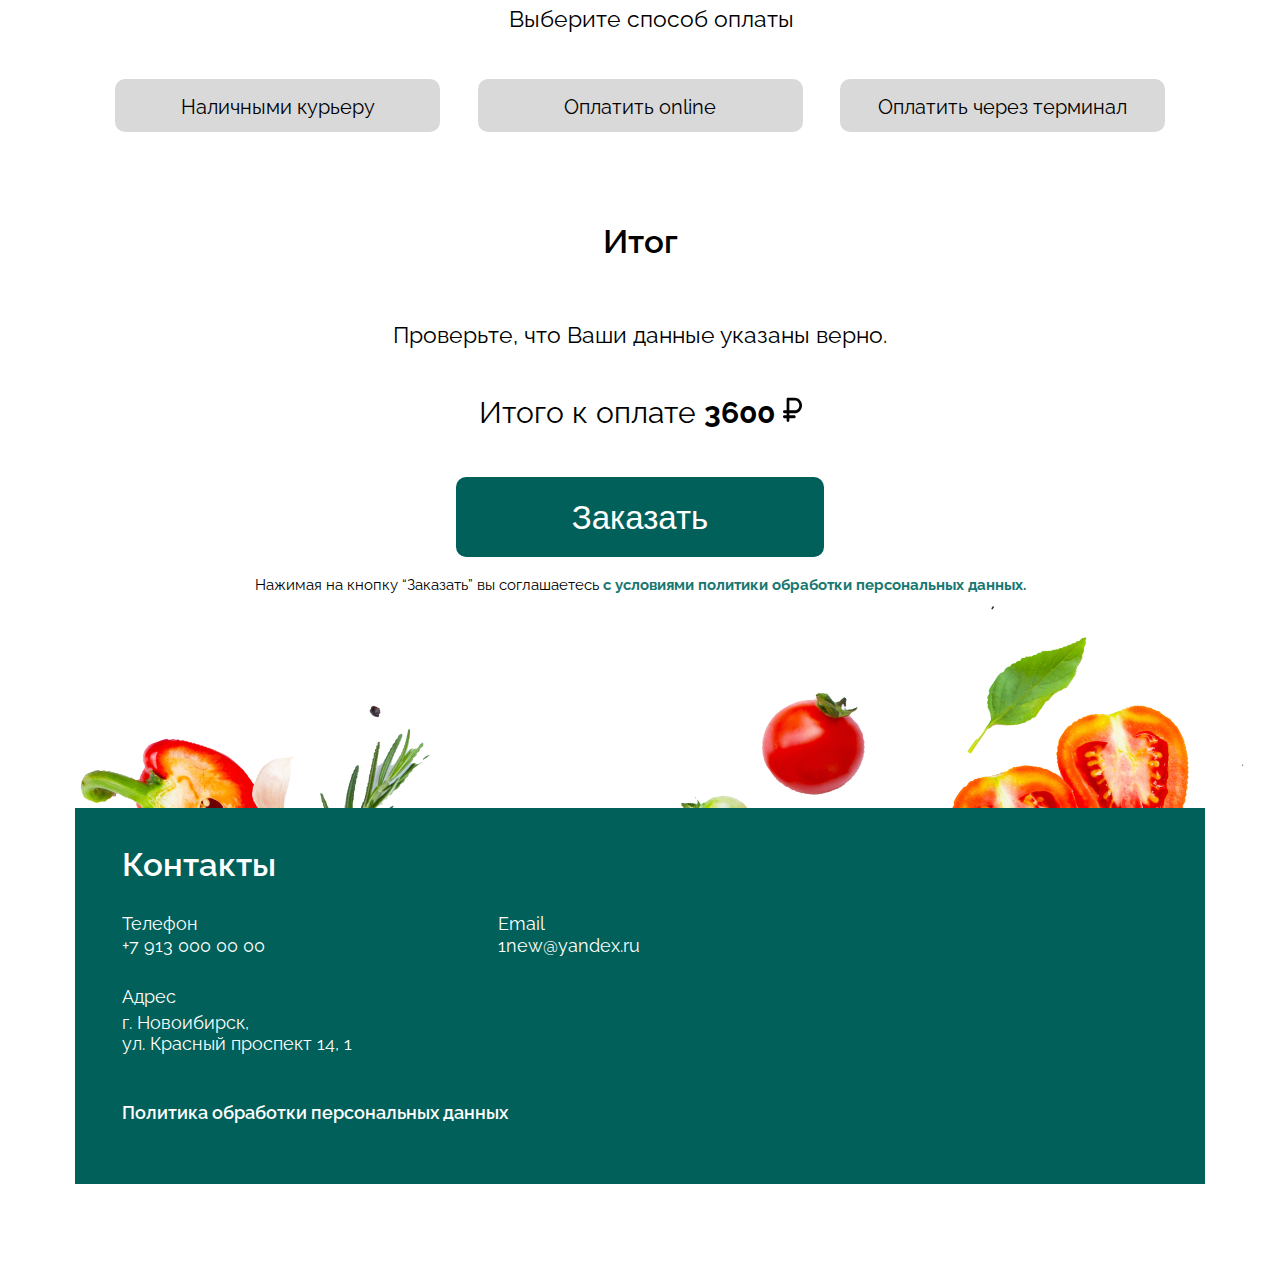
==== commit e78ff4de: "Add files via upload" ====
--- a/cart.html
+++ b/cart.html
@@ -79,38 +79,6 @@
                <span class="icon-bar"></span>
                <span class="icon-bar"></span>
             </button>
-
-         </div>
-
-         <div class="header_descr">
-            <h1 class="header_title">Надоело считать калории?</h1>
-            <p class="header_subtitle">Правильное питание-это просто, вкусно и&nbsp;доступно!
-               Выбери свое меню на&nbsp;завтра</p>
-            <a href="#my_form" class="btn_prog active-btn">Выбрать программу</a>
-         </div>
-         <div class="header-social_link">
-            <a href="/" class="social_link active-btn">
-               <svg fill="#000000" width="35" height="30" viewBox="0 0 1024 1024" xmlns="http://www.w3.org/2000/svg">
-                  <path
-                     d="M3 248c0-38 26-53 58-55l149 1c9 0 17 6 20 15 34 110 76 178 126 255 3 6 8 9 13 9 4 0 8-2 11-7l3-11 1-173c0-25-12-29-40-33-11-2-18-12-18-22 0-2 0-4 1-6 14-43 58-65 120-65l56-1c46 0 88 20 88 79v227c4 3 8 5 13 5 8 0 18-5 26-18 52-73 111-160 119-206 0-2 1-3 2-5 11-22 39-37 51-41 2-1 5-2 9-2h155l10 1c15 0 26 10 31 19 9 14 7 29 8 35v7c-15 91-119 193-163 259-6 8-9 15-9 22 0 6 3 12 8 18l146 184c8 11 12 24 12 35 0 33-31 52-61 55l-17 1H779c-3 0-5 1-8 1-17 0-31-9-41-19-32-39-63-79-94-118-6-8-8-9-14-13-7 29-13 59-20 89l-3 17c-5 18-18 37-42 42l-14 1h-98C272 830 117 584 8 277c-3-8-5-19-5-29zm601 259c-26 0-55-15-55-43V234c0-27-12-37-45-37l-57 2c-32 0-50 5-65 15 23 11 44 26 44 68v176c-3 35-32 58-60 58-19 0-36-11-46-29-45-68-83-132-116-224l-9-26-133-1c-18 0-16 1-16 10 0 6 1 14 2 19l21 56c109 282 246 467 376 467h100c14 0 13-17 16-27l19-88c4-9 7-17 14-24 8-8 17-11 26-11 19 0 37 15 49 29l85 108c7 11 13 13 17 13h165c16 0 30-5 30-15 0-3-1-7-3-10L818 582c-12-15-17-30-17-45 0-16 6-32 16-46 42-63 132-153 153-227l3-13c-1-5-1-9-2-14H814c-10 4-18 10-24 18l-6 19c-23 64-86 152-131 213-15 14-32 20-49 20z" />
-               </svg>
-            </a>
-            <a href="/" class="social_link active-btn">
-               <svg width="35" height="30" viewBox="0 0 64 64" xmlns="http://www.w3.org/2000/svg" stroke-width="3"
-                  stroke="#000000" fill="none">
-                  <path
-                     d="M26.67,38.57l-.82,11.54A2.88,2.88,0,0,0,28.14,49l5.5-5.26,11.42,8.35c2.08,1.17,3.55.56,4.12-1.92l7.49-35.12h0c.66-3.09-1.08-4.33-3.16-3.55l-44,16.85C6.47,29.55,6.54,31.23,9,32l11.26,3.5L45.59,20.71c1.23-.83,2.36-.37,1.44.44Z"
-                     stroke-linecap="round" />
-               </svg>
-            </a>
-            <a href="/" class="social_link active-btn">
-               <svg width="35" height="30" viewBox="0 0 64 64" xmlns="http://www.w3.org/2000/svg" stroke-width="3"
-                  stroke="#000000" fill="none">
-                  <path
-                     d="M37.49,19.86c0-.07.36-.3,1.51-.3h3.76A2.21,2.21,0,0,0,45,17.34h0V10.78a2.22,2.22,0,0,0-2.19-2.26h-5.6a11.47,11.47,0,0,0-8.43,3.28,12,12,0,0,0-3.19,8.64v5.95H21.24A2.23,2.23,0,0,0,19,28.61v7.07a2.21,2.21,0,0,0,2.21,2.21h4.28V53.24a2.22,2.22,0,0,0,2.18,2.25h7.35a2.21,2.21,0,0,0,2.21-2.22h0V37.94h5.23a2.23,2.23,0,0,0,2.22-2.22V28.64a2.21,2.21,0,0,0-2.22-2.21H37.26V21.22A2.44,2.44,0,0,1,37.49,19.86Z"
-                     stroke-linecap="round" />
-               </svg>
-            </a>
          </div>
       </div>
    </header>
--- a/css/fonts.css
+++ b/css/fonts.css
@@ -0,0 +1,19 @@
+@font-face {
+	font-family: 'Bebas Neue';
+	src: local('Bebas Neue Light'), local('Bebas-Neue-Light'),
+		 url('BebasNeueLight.woff2') format('woff2'),
+		 url('BebasNeueLight.woff') format('woff'),
+		 url('BebasNeueLight.ttf') format('truetype');
+	font-weight: 300;
+	font-style: normal;
+ }
+
+ @font-face {
+	font-family: 'Bebas Neue';
+	src: local('Bebas Neue Bold'), local('Bebas-Neue-Bold'),
+		 url('BebasNeueBold.woff2') format('woff2'),
+		 url('BebasNeueBold.woff') format('woff'),
+		 url('BebasNeueBold.ttf') format('truetype');
+	font-weight: 700;
+	font-style: normal;
+ }--- a/css/style.css
+++ b/css/style.css
@@ -0,0 +1,1929 @@
+/*
+* Prefixed by https://autoprefixer.github.io
+* PostCSS: v8.4.14,
+* Autoprefixer: v10.4.7
+* Browsers: last 10 version
+*/
+
+body{
+   position: relative;
+   font-family: 'Raleway', sans-serif;
+   font-style: normal;
+   font-weight: 400;
+   font-size: 20px;
+   line-height: 23px;
+   color: #000;
+   background: #fff;
+   
+}
+.content{
+   overflow: hidden;
+}
+.container{
+   max-width: 1370px;
+   margin: 0 auto;
+   padding: 0 5px;
+   
+}
+
+/* ----button and a - animation---- */
+.active-btn:active{
+   -webkit-transform: scale(0.97);
+       -ms-transform: scale(0.97);
+           transform: scale(0.97);
+   -webkit-transition: 0.08s;
+   -o-transition: 0.08s;
+   transition: 0.08s;
+}
+
+.active-btn:hover{
+   opacity: 0.8;
+   cursor: pointer;
+}
+
+/* ----Modal1---- */
+.modal{
+   position: fixed;
+   top: 0;
+   left: 0;
+   display: -webkit-box;
+   display: -ms-flexbox;
+   display: flex;
+   -webkit-box-align: center;
+       -ms-flex-align: center;
+           align-items: center;
+   -webkit-box-pack: center;
+       -ms-flex-pack: center;
+           justify-content: center;
+   width: 100%;
+   height: 100%;
+   z-index: 30;
+}
+
+.modal_wd1{
+   position: absolute;
+   width: 680px;
+   height: 350px;
+   background: #fff;
+   border-radius: 50px;
+   z-index: 50;
+   text-align: center;
+}
+
+.modal_title{
+   display: inline-block;
+   margin: 72px 0 45px 0;
+   max-width: 478px;
+   font-weight: 600;
+   font-size: 33px;
+   line-height: 39px;
+   color: #01605a;
+}
+
+.modal_btn{
+   display: inline-block;
+   padding: 20px 57px;
+   font-weight: 400;
+   font-size: 18px;
+   line-height: 21px;
+   color: #000000;
+   background: #ff8823;
+   -webkit-box-shadow: 2px 2px 15px rgba(0, 0, 0, 0.25);
+           box-shadow: 2px 2px 15px rgba(0, 0, 0, 0.25);
+   border-radius: 10px;
+}
+
+.modal-krest{
+   position: absolute;
+   top: -10px;
+   right: -10px;
+   display: -webkit-box;
+   display: -ms-flexbox;
+   display: flex;
+   -webkit-box-align: center;
+       -ms-flex-align: center;
+           align-items: center;
+   -webkit-box-pack: center;
+       -ms-flex-pack: center;
+           justify-content: center;
+   width: 50px;
+   height: 50px;
+   background-color: #01605a;
+   border-radius: 50%;
+}
+
+/* ----/Modal1---- */
+
+/* ----Modal2---- */
+.modal_wd2{
+   position: absolute;
+   width: 505px;
+   height: 482px;
+   background: #fff;
+   border-radius: 50px;
+   z-index: 50;
+   text-align: center;
+}
+
+.modal_btn1{
+   display: inline-block;
+   padding: 17px 40px;
+   font-weight: 400;
+   font-size: 18px;
+   line-height: 21px;
+   color: #000000;
+   background: #ff8823;
+   -webkit-box-shadow: 2px 2px 15px rgba(0, 0, 0, 0.25);
+           box-shadow: 2px 2px 15px rgba(0, 0, 0, 0.25);
+   border-radius: 10px;
+}
+
+.modal-result,
+.modal-prog{
+   margin: 58px 0 20px 0;
+   font-size: 23px;
+   line-height: 27px;
+   text-align: center;
+}
+
+.modal-calories,
+.modal-balance{
+   font-weight: 600;
+   font-size: 30px;
+   line-height: 35px;
+   text-align: center;
+}
+
+.modal-balance{
+   margin-bottom: 65px;
+}
+/* ----/Modal2---- */
+.overlay{
+   position: absolute;
+   top: 0;
+   left: 0;
+   width: 100%;
+   height: 100%;
+   background-color: #000;
+   opacity: 0.7;
+   z-index: 45;
+}
+
+.js-mod-active{
+   display: none;
+}
+
+/*----------Header----------*/
+/* ----Header image bg---- */
+.header_bg{
+   max-height: 800px;
+   position: relative;
+   z-index: 10;
+}
+
+.pz_absolut{
+   position: absolute;
+   top: 0;
+   right: 0;
+   z-index: 0;
+}
+
+.pz_img-1{
+   top: 32px;
+   left:0;
+}
+
+.pz_img-2{
+    
+   left: 630px;
+   z-index: -1;
+}
+
+.pz_img-3{
+   top: 104px;
+   left: 715px;
+   z-index: -1;
+}
+
+
+.pz_img-4{
+   top: 0;
+   left: 53.68%;
+   z-index: -1;
+}
+
+.pz_img-5{
+   top: 150px;
+   right: 0;
+   z-index: -1;
+}
+.pz_img-6{
+   top: 570px;
+   left: 0;
+   z-index: 0;
+}
+
+.pz_img-7{
+   top: 615px;
+   left: 760px;
+   z-index: -1;
+}
+
+.pz_img-8{
+   top: 590px;
+   left: 860px;
+   z-index: -1;
+}
+
+.pz_img-9{
+   top: 0;
+   right: 0;
+   z-index: -2;
+}
+/* ----Header image bg---- */
+
+.navigation{
+   display: -webkit-box;
+   display: -ms-flexbox;
+   display: flex;
+   -webkit-box-align: center;
+       -ms-flex-align: center;
+           align-items: center;
+   -webkit-box-pack: center;
+       -ms-flex-pack: center;
+           justify-content: center;  
+   -ms-flex-wrap: wrap;  
+       flex-wrap: wrap;    
+   padding: 17px 0 0 0;
+   z-index: 5;
+ }
+
+.logo{
+   width: 100px;
+   height: 100px;
+   margin-right: 31px;
+}
+
+.logo_link{
+  cursor: pointer;
+}
+
+.logo-image{
+   width: 100%;
+   height: 100%;
+}
+
+.nav{
+   display: -webkit-box;
+   display: -ms-flexbox;
+   display: flex;
+   -webkit-box-align: center;
+       -ms-flex-align: center;
+           align-items: center;
+}
+
+.nav_list{
+   margin-right: 115px;
+   display: -webkit-box;
+   display: -ms-flexbox;
+   display: flex;
+   font-weight: 400;
+   font-size: 20px;
+   line-height: 23px;
+}
+
+.nav_link{
+   margin-right: 38px;
+}
+
+.nav_link:last-child{
+   margin-right: 0px;
+}
+
+.nav-krest{
+   display: none;
+}
+
+.header_tel{
+   margin-right: 37px;
+}
+
+.fheader__telItem{
+   font-weight: 400;
+   font-size: 20px;
+   line-height: 23px;
+   color: #000;
+}
+
+.header_btn{
+   margin-right: 35px;
+   width: 135px;
+   height: 45px;
+   border: none;
+   font-weight: 400;
+   font-size: 20px;
+   line-height: 23px;
+   color: #fff;
+   background: #01605a;
+   -webkit-box-shadow: 0px 4px 4px rgba(0, 0, 0, 0.25);
+           box-shadow: 0px 4px 4px rgba(0, 0, 0, 0.25);
+   border-radius: 10px;
+   cursor: pointer;
+}
+
+.header_basket{
+   position: relative;
+   width: 67px;
+   height: 67px;
+   border-radius: 50%;
+   background: #01605a;
+   -webkit-box-shadow: 0px 4px 4px rgba(0, 0, 0, 0.25);
+           box-shadow: 0px 4px 4px rgba(0, 0, 0, 0.25);
+}
+
+.header_basket a svg{
+   position: absolute;
+   top: 50%;
+   left: 50%;
+   -webkit-transform: translate(-50%,-50%);
+       -ms-transform: translate(-50%,-50%);
+           transform: translate(-50%,-50%);
+}
+
+.header-basket_link{
+   position: absolute;
+   left: 50%;
+   top: 50%;
+   -webkit-transform: translate(-50%,-50%);
+       -ms-transform: translate(-50%,-50%);
+           transform: translate(-50%,-50%);
+   width: 37px;
+   height: 32px;
+}
+
+.basket_goods {
+   position: absolute;
+   top: -3px;
+   right: -1px;
+   display: inline-block;
+   width: 22px;
+   height: 22px;
+   -webkit-box-align: center;
+       -ms-flex-align: center;
+           align-items: center;
+   text-align: center;
+   font-weight: 400;
+   font-size: 18px;
+   line-height: 21px;
+   color: #000;
+   background-color: #fff;
+   border-radius: 50%;
+}
+
+.navbar{
+   display: none;
+   position: relative;
+   width: 30px;
+   height: 20px;
+   background: inherit;
+}
+
+.icon-bar{
+   position: absolute;
+   top: 50%;
+   left: 0;
+   -webkit-transform: translateY(-70%);
+       -ms-transform: translateY(-70%);
+           transform: translateY(-70%);
+   width: 30px;
+   height: 3px;
+   background: #01605A;
+}
+.icon-bar:first-child{
+   top: 0;
+}
+
+.icon-bar:last-child{
+   top: 100%;
+}
+
+.header_descr{
+   max-width: 601px;
+   margin-left: 149px;
+   margin-top: 97px;
+   text-align: center;
+}
+
+.header_title{
+   margin-bottom: 43px;
+   font-family: 'Bebas Neue', sans-serif; 
+   font-weight: 700;
+   font-size: 80px;
+   line-height: 80px;
+}
+
+.header_subtitle{
+   margin: 0 auto 70px auto;
+   font-family: 'Bebas Neue', sans-serif; 
+   font-weight: 300;
+   font-size: 35px;
+   line-height: 35px;
+}
+
+.btn_prog{
+   display: inline-block;
+   margin-bottom: 40px;
+   padding: 30px 0;
+   width: 450px;
+   height: 100px;
+   border: none;
+   background: #01605A;
+   font-weight: 400;
+   font-size: 33px;
+   line-height: 39px;
+   color: #fff;
+   -webkit-box-shadow: 0px 4px 4px rgba(0, 0, 0, 0.25);
+           box-shadow: 0px 4px 4px rgba(0, 0, 0, 0.25);
+   border-radius: 10px;
+}
+
+.header-social_link{
+   padding-right: 90px;
+   text-align: right;
+   z-index: 10;
+}
+
+.social_link{
+   display: inline-table;
+   margin-left: 21px;
+   text-align: center;
+   background-color: #01605a;
+   border-radius: 5px;
+}
+
+.social_link svg{
+   fill: #fff;
+   stroke: #fff;
+   vertical-align: middle;
+}
+/*----------/Header----------*/
+
+
+/*----------Main--------- */
+/* ----Section - Advantages---- */
+.advantages_title{
+   margin-top: 105px;
+   margin-bottom: 130px;
+   text-align: center;
+   font-weight: 600;
+   font-size: 48px;
+   line-height: 56px;
+}
+
+.advantages_foods{
+   position: relative;
+   display: -webkit-box;
+   display: -ms-flexbox;
+   display: flex;
+   -webkit-box-pack: space-evenly;
+       -ms-flex-pack: space-evenly;
+           justify-content: space-evenly;
+   -ms-flex-wrap: wrap;
+       flex-wrap: wrap;
+   text-align: center;
+   max-width: 1200px;
+   margin: 0 auto;
+}
+
+.advantages_foods-list{
+   position: relative;
+   max-width: 250px;
+}
+
+.advantages_number{
+   position: absolute;
+   top: -38px;
+   left: 10px;
+   font-family: 'Bebas Neue', sans-serif; 
+   font-weight: 400;
+   font-size: 55px;
+   line-height: 55px;
+   color: #d9d9d9;
+}
+
+.advantages_bg{
+   width: 170px;
+   height: 170px;
+   border-radius: 50%;
+   margin: 0 auto;
+   border: 1px solid #000;
+   z-index: 1;
+}
+
+.advantages_bg-1{
+   position: relative;
+   background-color: #F5F5F5;
+   background-image: url("../Image/main/advantages/bg1.png");
+   background-repeat: no-repeat;
+   background-position: center;
+}
+
+.advantages_bg-1::after{
+   content: "";
+   position: absolute;
+   top: 50%;
+   right: -150px;
+   width: 150px;
+   height: 1px;
+   background: #000;
+   z-index: 5;
+}
+
+.advantages_bg-2{
+   position: relative;
+   background-color: #F5F5F5;
+   background-image: url("../Image/main/advantages/bg2.png");
+   background-repeat: no-repeat;
+   background-position: center;
+   z-index: 5;
+}
+
+.advantages_bg-2::after{
+   content: "";
+   position: absolute;
+   top: 50%;
+   right: -150px;
+   width: 150px;
+   height: 1px;
+   background: #000;
+}
+
+.image_item1{
+   position: absolute;
+   top: 62px;
+   left: 5px;
+}
+
+.image_item2{
+   position: absolute;
+   top: 40px;
+   left: 100px;
+}
+
+.image_item3{
+   position: absolute;
+   top: -35px;
+   left: 100px;
+}
+
+.image_item4{
+   position: absolute;
+   top: -20px;
+   left: 45px;
+}
+
+.image_item5{
+   position: absolute;
+   top: 10px;
+   left: 60px;
+}
+
+.image_item6{
+   position: absolute;
+   top: -30px;
+   left: 80px;
+}
+
+.image_item7{
+   position: absolute;
+   top: 5px;
+   left: 110px;
+}
+
+.image_item8{
+   position: absolute;
+   top: 35px;
+   left: 60px;
+}
+
+.image_item9{
+   position: absolute;
+   top: -17px;
+   left: 145px;
+}
+
+.advantages_bg-3{
+   position: relative;
+   background-color: #F5F5F5;
+   background-image: url("../image/main/advantages/bg3.png");
+   background-repeat: no-repeat;
+   background-position: center;
+   z-index: 5;
+}
+
+.advantages_bg-3::after{
+   content: "";
+   position: absolute;
+   top: 50%;
+   right: -150px;
+   width: 150px;
+   height: 1px;
+   background: #000;
+   z-index: -1;
+}
+
+.advantages_bg-4{
+   position: relative;
+   background-color: #f5f5f5;
+   background-image: url("../Image/main/advantages/bg4.png");
+   background-repeat: no-repeat;
+   background-position: center;
+   z-index: 5;
+}
+
+.advantages_text{
+   margin-top: 15px;
+   font-weight: 300;
+   font-size: 15px;
+   line-height: 18px;
+   text-align: center;
+   color: #000000;
+}
+/* ----/Section - Advantages---- */
+
+
+/* ----Section - Menu---- */
+.menu_title{
+   margin-top: 50px;
+   margin-bottom: 95px;
+   text-align: center;
+   font-weight: 600;
+   font-size: 48px;
+   line-height: 56px;
+}
+
+.menu_pluses{
+   position: relative;
+   margin-left: -5px;
+   margin-bottom: 100px;
+}
+
+.menu_bg1{
+   position: absolute;
+   top: -25px;
+   left: 460px;
+   z-index: -1;
+}
+
+.menu_bg2{
+   position: absolute;
+   top: -245px;
+   right: 0;
+}
+
+.menu_bg3{
+   position: absolute;
+   top: -160px;
+   right: 0;
+}
+.menu_bg4{
+   position: absolute;
+   top: 115px;
+   right: 160px;
+}
+.menu_bg5{
+   position: absolute;
+   top: 120px;
+   right: 90px;
+}
+.menu_bg6{
+   position: absolute;
+   bottom: -50px;
+   left: 250px;
+   z-index: -1;
+}
+
+.menu_bg7{
+   position: absolute;
+   bottom: -115px;
+   right: 0;
+}
+
+.menu_bg9{
+   position: absolute;
+   top: 10px;
+   left: 575px;
+   z-index: -1;
+}
+
+
+.slider_flex{
+   display: -webkit-box;
+   display: -ms-flexbox;
+   display: flex;
+   -webkit-box-align: start;
+       -ms-flex-align: start;
+           align-items: flex-start;
+}
+
+.slider_trumbs{
+   width: 600px;
+   height: 485px;
+}
+
+.slider_trumbs .swiper-container{
+   width: 100%;
+   height: 100%;
+}
+
+.menu_item{
+   padding-left: 95px;
+   padding-top: 17px;
+   width: 500px;
+   height: 140px;
+   background-color: #EBEAEA;
+   border-top-right-radius: 80px;
+   border-bottom-right-radius: 80px;
+}
+
+.title-menu{
+   margin-bottom: 20px;
+   font-weight: 600;
+   font-size: 30px;
+   line-height: 35px;
+}
+
+.subtitle-menu{
+   max-width: 345px;
+   font-weight: 400;
+   font-size: 13px;
+   line-height: 15px;
+}
+
+.slider_images{
+   width: 750px;
+   height: 580px;
+}
+
+.slider_images .swiper-container{
+   width: 100%;
+   height: 100%;
+}
+
+.menu_foods_descr{
+   width: 100%;
+   height: 100%;
+   text-align: left;
+}
+
+.title_descr_foods{
+   margin: 15px 65px 0 auto;
+   max-width: 365px;
+   font-weight: 600;
+   font-size: 30px;
+   line-height: 35px;
+}
+
+.subtitle_descr_foods{
+   margin: 20px 65px 75px auto;
+   max-width: 365px;
+   font-weight: 400;
+   font-size: 13px;
+   line-height: 15px;
+}
+
+.slider_img{
+   position: relative;
+   margin-left: 35px;
+}
+
+.elipse_shadow{
+   position: absolute;
+   bottom: 85px;
+   left: 20%;
+   width: 270px;
+   height: 25px;
+   border-radius:50%;
+   z-index: -1;
+   background: rgba(255, 136, 35, 0.85);
+   opacity: 0.4;
+   -webkit-box-shadow: 0 0 80px 90px rgba(255, 136, 35, 0.85);
+           box-shadow: 0 0 80px 90px rgba(255, 136, 35, 0.85);
+}
+
+.menu_btn_next{
+   position: absolute;
+   left: 100px;
+   bottom: 0px;
+   border: none;
+   margin-top: 150px;
+   width: 65px;
+   height: 65px;
+   z-index: 10;
+   border-radius: 50%;
+   background: rgba(255, 136, 35, 0.85);
+   background-image: url('../Image/main/menu/arrow.png');
+   background-position: center;
+   background-repeat: no-repeat;
+}
+
+.swiper-slide-active .menu_item{
+   width: 600px;
+   background-color: #ff8823;
+   -webkit-transition: 0.9s;
+   -o-transition: 0.9s;
+   transition: 0.9s;
+}
+/* ----/Section - Menu---- */
+
+
+/* ----Section - Perfect_menu---- */
+.fx-container{
+   display: -webkit-box;
+   display: -ms-flexbox;
+   display: flex;
+   -ms-flex-wrap: wrap;
+       flex-wrap: wrap;
+   -webkit-box-pack: space-evenly;
+       -ms-flex-pack: space-evenly;
+           justify-content: space-evenly;
+   max-width: 1360px;
+   height: 606px;
+   background-image: url('../Image/main/perfect_menu/bg-pf.jpg');
+   background-repeat: no-repeat;
+   background-size: cover;
+   background-position: center;
+}
+
+.pm_left-title{
+   margin: 142px 0 0 0;
+   max-width: 510px;
+   font-weight: 600;
+   font-size: 33px;
+   line-height: 39px;
+}
+
+.pm_bg{
+   margin: 35px 0 0 -20px;
+   text-align: center;
+   width: 595px;
+   height: 531px;
+   background: #fff;
+   border-radius: 50px;
+}
+
+.pm_right_title{
+   display: inline-block;
+   margin-top: 42px;
+   margin-bottom: 38px;
+   font-weight: 400;
+   font-size: 30px;
+   line-height: 35px
+}
+
+.pm_menu_number{
+   display: -webkit-box;
+   display: -ms-flexbox;
+   display: flex;
+   -webkit-box-pack: space-evenly;
+       -ms-flex-pack: space-evenly;
+           justify-content: space-evenly;
+   padding: 0 50px;
+}
+
+.menu_number-item{
+   display: inline-block;
+   width: 164px;
+   padding: 16px 0;
+   cursor: pointer;
+   font-weight: 400;
+   font-size: 20px;
+   line-height: 23px;
+   color: #808080;
+   background: #d9d9d9;
+   border-radius: 10px;
+}
+
+.pm_right_title2{
+   display: inline-block;
+   margin-top: 48px;
+   margin-bottom: 15px;
+   font-weight: 400;
+   font-size: 30px;
+   line-height: 35px
+}
+
+.pm_subtitle{
+   margin-bottom: 38px;
+   font-weight: 400;
+   font-size: 18px;
+   line-height: 21px;
+}
+
+.number_of{
+   position: relative;
+   margin-bottom: 60px;
+}
+
+.number_of::after{
+   content: "";
+   position: absolute;
+   top: 90px;
+   left: 50%;
+   -webkit-transform: translateX(-50%);
+       -ms-transform: translateX(-50%);
+           transform: translateX(-50%);
+   width: 511px;
+   height: 1px;
+   background-color: #808080;
+}
+
+.day_menu-list{
+   display: -webkit-box;
+   display: -ms-flexbox;
+   display: flex;
+   -webkit-box-pack: justify;
+       -ms-flex-pack: justify;
+           justify-content: space-between;
+   flex-wrap: wrap;
+   margin: 0 auto;
+   max-width: 484px;
+   background: #d9d9d9;
+   border-radius: 10px;
+}
+
+.mune_list_item{
+   display: inline-block;
+   width: 121px;
+   padding: 15px 0;
+   cursor: pointer;
+   font-weight: 400;
+   font-size: 20px;
+   line-height: 23px;
+   color: #808080;
+   background: #d9d9d9;
+   border-radius: 10px;
+}
+
+.pm_acvtive{
+   background: #ff8823;
+   -webkit-box-shadow: 2px 2px 4px rgba(0, 0, 0, 0.25), -2px 2px 4px rgba(0, 0, 0, 0.25);
+           box-shadow: 2px 2px 4px rgba(0, 0, 0, 0.25), -2px 2px 4px rgba(0, 0, 0, 0.25);
+   color: #000;
+}
+
+.menu_itog{
+   display: -webkit-box;
+   display: -ms-flexbox;
+   display: flex;
+   -webkit-box-pack: center;
+       -ms-flex-pack: center;
+           justify-content: center;
+   -webkit-box-align: center;
+       -ms-flex-align: center;
+           align-items: center;
+   font-weight: 600;
+   font-size: 33px;
+   line-height: 39px;
+}
+
+.menu_itog-day{
+   margin-right: 40px;
+}
+/* ----/Section - Perfect_menu---- */
+
+
+/* ----Section - Menu_week---- */
+.week_menu{
+   margin: 75px 0 95px 90px;
+   text-align: left;
+   font-weight: 400;
+   font-size: 33px;
+   line-height: 39px;
+}
+
+.weekday{
+   position: relative;
+   max-width: 100%;
+   margin-bottom: 65px;
+}
+
+.weekday-slider{
+   position: relative;
+   height: 100px;
+   margin: 0 110px;
+}
+
+.week_day-item{
+   width: 100px;
+   text-align: center;
+}
+
+.weekday_number{
+   position: relative;
+   margin-top: 36px;
+   width: 30px;
+   height: 30px;
+   display: inline-block;
+   background: #000;
+   border-radius: 50%;
+   cursor: pointer;
+}
+
+.weekday_text{
+   position: absolute;
+   top: -40px;
+   left: -25px;
+   display: inline-block;
+   font-weight: 300;
+   font-size: 30px;
+   line-height: 35px;
+}
+
+.weekday_text_number{
+   position: absolute;
+   top: -37px;
+   left: 15px;
+   display: inline-block;
+   font-family: 'Bebas Neue', sans-serif; 
+   font-weight: 400;
+   font-size: 30px;
+   line-height: 30px;
+}
+
+.weekday_active{
+   background: #ff8823;
+   color: #ff8823;
+   font-weight: 600;
+}
+
+.weekday_line{
+   position: absolute;
+   top: 50%;
+   left: 0;
+   -webkit-transform: translateY(-50%);
+       -ms-transform: translateY(-50%);
+           transform: translateY(-50%);
+   display: inline-block;
+   width: 100%;
+   height: 1px;
+   background: #000;
+   z-index: -1;
+}
+
+.week-slider-menu{
+   margin: 0 95px;
+}
+
+.menu-group{
+   display: -webkit-box;
+   display: -ms-flexbox;
+   display: flex;
+   -webkit-box-pack: space-evenly;
+       -ms-flex-pack: space-evenly;
+           justify-content: space-evenly;
+   -ms-flex-wrap: wrap;
+       flex-wrap: wrap;
+   max-width: 1170px;
+}
+
+.menu-foods{
+  margin-top: 70px;
+  height: 290px; 
+  width: 210px;
+}
+
+.wm_day{
+   position: relative;
+   padding-top: 115px;
+   width: 210px;
+   height: 270px;
+   text-align: center;
+   background: #f5f5f5;
+   border-radius: 50px;
+}
+
+.week_img_ab{
+   position: absolute;
+   top: -25%;
+   left: 50%;
+   -webkit-transform: translateX(-50%);
+       -ms-transform: translateX(-50%);
+           transform: translateX(-50%);
+}
+
+.day_title{
+   margin: 15px 0 0 0;
+   font-weight: 400;
+   font-size: 30px;
+   line-height: 35p
+}
+
+.day_descr{
+   display: inline-block;
+   margin-top: 5px;
+   max-width: 160px;
+   font-weight: 400;
+   font-size: 20px;
+   line-height: 23px;
+   text-align: center;
+}
+
+.btn_center{
+   text-align: center;
+}
+
+.basket_btn{
+   display: block;
+   border: none;
+   margin: 45px auto 75px auto;
+   width: 450px;
+   height: 100px;
+   font-weight: 400;
+   font-size: 33px;
+   line-height: 39px;
+   color: #fff; 
+   background: #01605A;
+   -webkit-box-shadow: 0px 4px 4px rgba(0, 0, 0, 0.25);
+           box-shadow: 0px 4px 4px rgba(0, 0, 0, 0.25);
+   border-radius: 10px; 
+  
+}
+/* ----/Section - Menu_week---- */
+
+
+/* ----Section - My form---- */
+.form_title{
+   margin-bottom: 43px;
+   text-align: center;
+   font-weight: 600;
+   font-size: 48px;
+   line-height: 56px;
+}
+
+.сalculator_slim{
+   position: relative;
+   max-width: 100%;
+   height: 673px;
+   overflow: hidden;
+   background: url('../Image/main/my_form/bg_form.png');
+   background-repeat: no-repeat;
+   background-position: center;
+   background-size: cover;
+   z-index: 1;
+}
+
+.сalculator_men{
+   position: absolute;
+   bottom: 0;
+   left: 0;
+   z-index: 1;
+}
+
+.сalculator_women{
+   position: absolute;
+   bottom: 0;
+   right: 0;
+   z-index: 1;
+}
+
+.calculator_title{
+   text-align: center;
+   font-weight: 600;
+   font-size: 33px;
+   line-height: 39px;
+   color: #fff;
+}
+
+.cl_title1{
+   margin: 25px 0 195px 0;
+}
+
+.cl_title2{
+   margin-bottom: 100px;
+}
+
+.сalculator_circle{
+   position: absolute;
+   top: -58%;
+   left: 50%;
+   width: 55.662%;
+   height: 757px;
+   -webkit-transform: translateX(-50%);
+       -ms-transform: translateX(-50%);
+           transform: translateX(-50%);
+   background: initial;
+   border: 2px solid #fff;
+   border-radius: 50%;
+   z-index: 0;
+}
+
+.calculator_line{
+   position: absolute;
+   bottom: 160px;
+   left: 0;
+   width: 100%;
+   height: 2px;
+   background: #fff;
+   z-index: 0;
+}
+
+#calculator input[type="radio"]{
+   display: none;
+}
+
+.gender-item{
+   position: absolute;
+   top: 13.67%;
+   left: 58.83%;
+   display: -webkit-box;
+   display: -ms-flexbox;
+   display: flex;
+   -webkit-box-pack: justify;
+       -ms-flex-pack: justify;
+           justify-content: space-between;
+   -webkit-box-align: center;
+       -ms-flex-align: center;
+           align-items: center;
+   padding: 0 10px 0 5px;
+   width: 127px;
+   height: 44px;
+   font-weight: 400;
+   font-size: 18px;
+   line-height: 21px;
+   text-align: right;
+   background: #FFFFFF;
+   cursor: pointer;
+   border-radius: 10px;
+   z-index: 1;
+}
+
+.gender-item-acvtive{
+   color: #fff;
+   background: #000;
+}
+
+.men-bg{
+   left: 36.92%;
+}
+
+.woman-bg{
+   left: auto;
+   right: 36.92%;
+}
+
+
+
+.item-rost,
+.item-ves{
+   position: absolute;
+   display: -webkit-box;
+   display: -ms-flexbox;
+   display: flex;
+   top: 25%;
+   left: 32.35%;
+   width: 226px;
+   height: 51px;
+   border-radius: 10px;
+   z-index: 15;
+}
+
+.item-ves{
+   left: auto;
+   right: 32.35%;
+}
+
+.item-ves label,
+.item-rost label{
+   position: absolute;
+   top: 0;
+   left: 0;
+   width: 91px;
+   height: 51px;
+   padding-top: 14px;
+   padding-bottom: 15px;
+   font-family: 'Raleway',sans-serif;
+   font-style: normal;
+   font-weight: 600;
+   font-size: 18px;
+   line-height: 21px;
+   color: #fff;
+   border-radius: 10px;
+   background-color: #000;
+   text-align: center;
+}
+
+#ves,
+#rost{
+   border: none;
+   padding-left: 135px;
+   width: 226px;
+   height: 100%;
+   border-radius: 10px;
+   color: #000;
+}
+
+
+.cacl-li{
+   width: 17px;
+   height: 17px;
+   cursor: pointer;
+   font-weight: 400;
+   font-size: 18px;
+   line-height: 21px;
+   color: #fff;
+   background-color: #fff;
+   border-radius: 50%;
+   z-index: 5;
+}
+
+.cel-fitness li span,
+.cel-people li span{
+   width: 200px
+}
+
+
+.text-calc_pz1{
+   position: absolute;
+   top: 25px;
+   left: -85px;
+}
+
+.point-bg1{
+   position: absolute;
+   top: 39.5%;
+   left: 31.25%;
+}
+
+.text-calc_pz2{
+   position: absolute;
+   top: 25px;
+   left: -85px;
+}
+
+.point-bg2{
+   position: absolute;
+   top: 50.5%;
+   left: 40.81%;
+   
+}
+
+.text-calc_pz3{
+   position: absolute;
+   top: 25px;
+   left: -15px;
+}
+
+.point-bg3{
+   position: absolute;
+   top: 50.5%;
+   left: auto;
+   right: 40.81%;
+}
+
+.text-calc_pz4{
+   position: absolute;
+   top: 25px;
+   left: 0;
+}
+
+.point-bg4{
+   position: absolute;
+   top: 39.5%;
+   left: auto;
+   right: 31.25%;
+}
+
+.text-calc_pz5{
+   position: absolute;
+   bottom: 25px;
+   left: -40px;
+}
+
+.point-bg5{
+   position: absolute;
+   bottom: 22.5%;
+   left: 29%;
+}
+
+.text-calc_pz6{
+   position: absolute;
+   bottom: 25px;
+   left: -33px;;
+}
+
+.point-bg6{
+   position: absolute;
+   bottom: 22.5%;
+   left: 42%;
+}
+
+.text-calc_pz7{
+   position: absolute;
+   bottom: 25px;
+   left: -55px;
+}
+
+.point-bg7{
+   position: absolute;
+   bottom: 22.5%;
+   left: auto;
+   right: 42%;
+}
+
+.text-calc_pz8{
+   position: absolute;
+   bottom: 25px;
+   left: -40px;
+}
+
+.point-bg8{
+   position: absolute;
+   bottom: 22.5%;
+   left: auto;
+   right: 29%;
+}
+
+.calc-btn{
+   position: absolute;
+   bottom: 40px;
+   left: 50%;
+   transform: translateX(-50%);
+   cursor: pointer;
+   width: 300px;
+   height: 60px;
+   font-weight: 400;
+   font-size: 27px;
+   line-height: 32px;
+   color: #fff;
+   background: #060300;
+   border-radius: 10px;
+   z-index: 10;
+}
+
+.cacl-li-active{
+   background-color: #000;
+   color: #000;
+   font-weight: 900;
+}
+/* ----/Section - My form---- */
+
+
+/* ----Section - My company----  */
+.company_title{
+   margin: 120px 0 105px 0 ;
+   font-weight: 600;
+   text-align: center;
+   font-size: 48px;
+   line-height: 56px;
+}
+
+.company_descr{
+   position: relative;
+   max-width: 1130px;
+   height: 675px;
+   margin: 0 auto;
+   padding: 49px;
+   background: #01605a;
+   border-radius: 50px;
+}
+
+.company_descr_text{
+   display: inline-block;
+   max-width: 1050px;
+   text-align: left;
+   font-weight: 400;
+   font-size: 28px;
+   line-height: 33px;
+   color: #fff;
+}
+
+.company_descr_text:nth-child(1),
+.company_descr_text:nth-child(2){
+   padding-bottom: 35px;
+}
+
+.bg_company_img1{
+   position: absolute;
+   top: -140px;
+   left: -115px;
+   z-index: -1;
+}
+
+.bg_company_img2{
+   position: absolute;
+   top: -200px;
+   left: 90px;
+   z-index: -1;
+}
+
+.bg_company_img3{
+   position: absolute;
+   top: -140px;
+   right: 35px;
+   z-index: -1;
+}
+
+.bg_company_img4{
+   position: absolute;
+   top: -145px;
+   right: 60px;
+   z-index: -1;
+}
+
+.bg_company_img5{
+   position: absolute;
+   top: -160px;
+   right: -40px;
+   z-index: -1;
+}
+
+.bg_company_img6{
+   position: absolute;
+   top: -110px;
+   right: -120px;
+  
+}
+
+.bg_company_img7{
+   position: absolute;
+   bottom: -170px;
+   left: -110px;
+   z-index: -1;
+}
+
+.bg_company_img8{
+   position: absolute;
+   bottom: -100px;
+   left: -70px;
+}
+
+.bg_company_img9{
+   position: absolute;
+   bottom: -150px;
+   left: 25px;
+   z-index: -1;
+}
+
+.bg_company_img10{
+   position: absolute;
+   bottom: -200px;
+   left: 75px;
+   z-index: -1;
+}
+
+.bg_company_img11{
+   position: absolute;
+   bottom: -230px;
+   right: 10px;
+   z-index: -1;
+}
+
+.bg_company_img12{
+   position: absolute;
+   bottom: -270px;
+   right: -80px;
+   z-index: -1;
+}
+/* ----/Section - My company-----  */
+
+
+/* ----Section - Customer_reviews----  */
+#customer_reviews{
+   margin-bottom: 140px;
+}
+
+.customer_reviews_title{
+   margin: 150px 0 35px 0;
+   text-align: center;
+   font-weight: 600;
+   font-size: 48px;
+   line-height: 56px;
+}
+
+.customer_reviews_descr{
+   max-width: 915px;
+   margin: 0 auto 90px auto;
+   font-weight: 400;
+   font-size: 18px;
+   line-height: 21px;
+   text-align: center;
+}
+
+.swiper_revies_item{
+   max-width: 937px;
+   box-sizing: border-box;
+   position: relative;
+   margin: 0 auto;
+   padding-bottom: 50px;
+}
+
+.slide_card{
+   padding: 22px 26px;
+   width: 278px;
+   height: 351px;
+   background: #f5f5f5;
+   border-radius: 50px;
+}
+
+.pag_group{
+   margin-top: 40px;
+}
+
+.swiper-pagination{
+   color: #000;
+   z-index: 1;
+}
+
+.sw-button-prev,
+.sw-button-next{
+   width: 37px;
+   height: 37px;
+   background-color: #ff8823;
+   background-image: url('../Image/main/reviews/arrowslide.png');
+   background-repeat: no-repeat;
+   background-position: center;
+   border-radius: 50%;
+   border: none;
+   z-index: 5;
+}
+
+.sw-button-prev{
+   position: absolute;
+   left: 40%;
+   bottom: 0;
+   rotate: -180deg;
+}
+
+.sw-button-next{
+   position: absolute;
+   right: 40%;
+   bottom: 0;
+}
+
+.image_pz{
+   position: absolute;
+   top: 26px;
+   left: 22px;
+   width: 77px;
+   height: 77px;
+   border-radius: 50%;
+}
+
+.card_image1,.card_image2,.card_image3{
+   background-position: center;
+   background-repeat: no-repeat;
+   background-size: cover;
+}
+
+.card_image1{
+   background-image: url('../Image/main/reviews/Group1.png');
+}
+
+.card_image2{
+   background-image: url('../Image/main/reviews/Group2.png');
+} 
+
+.card_image3{
+   background-image: url('../Image/main/reviews/Group3.png');
+}
+
+.social_reviews{
+   display: block;
+   margin: 16px 0 15px 93px;
+   text-align: left;
+   font-weight: 400;
+   font-size: 18px;
+   line-height: 21px;
+}
+
+.time_reviews{
+   display: block;
+   margin-left: 93px;
+   font-weight: 400;
+   font-size: 13px;
+   line-height: 15px;
+   color: #808080;
+}
+
+.reviews_card_descr{
+   display: inline-block;
+   margin-top: 46px;
+   max-width: 224px;
+   height: auto;
+   text-align: left;
+   font-weight: 400;
+   font-size: 13px;
+   line-height: 15px;
+   color: #000;
+}
+/* ----/Section - Customer_reviews---- */
+
+/*------------/Main------------*/
+
+
+
+/*------------Footer------------*/
+.footer_container{
+  max-height: 600px;
+}
+
+#footer_contact{
+   position: relative;
+   margin: 0 auto;
+   padding: 37px 47px;
+   max-width: 1130px;
+   height: 376px;
+   background: #01605a;
+}
+
+.footer_food_bg1{
+   position: absolute;
+   top: -180px;
+   left: -110px;
+   z-index: -1;
+}
+
+.footer_food_bg2{
+   position: absolute;
+   top: -150px;
+   left: 60px;
+   z-index: -1;
+}
+
+.footer_food_bg3{
+   position: absolute;
+   top: -180px;
+   right: 280px;
+   z-index: -1;
+}
+
+.footer_food_bg4{
+   position: absolute;
+   top: -270px;
+   right: -60px;
+   z-index: -1;
+}
+
+.footer_food_bg5{
+   position: absolute;
+   bottom: -90px;
+   left: -70px;
+   z-index: -1;
+}
+
+.footer_food_bg6{
+   position: absolute;
+   bottom: -90px;
+   right: 360px;
+   z-index: -1;
+}
+
+.footer_food_bg7{
+   position: absolute;
+   bottom: -160px;
+   right: -90px;
+   z-index: -1;
+}
+
+.footer_contact_title{
+   margin-bottom: 29px;
+   font-weight: 600;
+   font-size: 33px;
+   line-height: 39px;
+   text-align: left;
+   color: #fff;
+}
+
+.contact_group{
+   display: -webkit-box;
+   display: -ms-flexbox;
+   display: flex;
+   margin-bottom: 29px;
+}
+
+.footer_tel,
+.footer_mail{
+   cursor: pointer;
+   font-family: 'Raleway', sans-serif;
+   font-style: normal;
+   font-weight: 400;
+   font-size: 18px;
+   line-height: 21px;
+   color: #fffF;
+}
+
+.footer_contact_descr{
+   font-weight: 400;
+   font-size: 18px;
+   line-height: 21px;
+   text-align: left;
+   color: #fff;
+}
+
+.footer_contact_descr:nth-child(1){
+   margin-right:300px;
+}
+
+.address{
+   margin-top: 5px;
+   margin-bottom: 48px;
+   font-style: normal;
+   font-weight: 400;
+   font-size: 18px;
+   line-height: 21px;
+}
+
+.address_link{
+   font-family: 'Raleway', sans-serif;
+   font-weight: 400;
+   font-size: 18px;
+   line-height: 21px;
+   color: #fff;
+}
+
+.footer_politic{
+   font-weight: 600;
+   font-size: 18px;
+   line-height: 21px;
+   text-align: left;
+   color: #fff;
+}
+
+.footer_form{
+   position: absolute;
+   top: -40px;
+   right: 0;
+   max-width: 455px;
+   height: 455px;
+   text-align: center;
+   background: #fff;
+   border-radius: 50px;
+}
+
+.order_food_title{
+   margin-top: 32px;
+   margin-bottom: 10px;
+   font-weight: 600;
+   font-size: 30px;
+   line-height: 35px;
+   text-align: center;
+   color: #FF8823;
+}
+
+.order_food_descr{
+   margin-bottom: 25px;
+   font-weight: 400;
+   font-size: 18px;
+   line-height: 21px;
+   text-align: center;
+   text-align: center;
+   color: #000000;
+}
+
+.footer_int_name,
+.footer_int_tel{
+   text-align: left;
+   padding-left: 27px;
+   width: 351px;
+   height: 60px;
+   border: none;
+   background: #eCe8e8;
+   border-radius: 20px;
+}
+
+.footer_int_name{
+   margin-bottom: 24px;
+}
+
+.footer_int_tel{
+   margin-bottom: 36px;
+}
+
+.footer_btn{
+   margin-bottom: 14px;
+   width: 351px;
+   height: 60px;
+   font-weight: 400;
+   font-size: 23px;
+   line-height: 27px;
+   background-color: #ff8823;
+   border-radius: 10px;
+   color: #fff;
+}
+
+.footer_confed{
+   margin: 0 auto;
+   width: 359px;
+   font-weight: 400;
+   font-size: 10px;
+   line-height: 12px;
+   text-align: center;
+   color: #808080;
+}
+
+.footer_confed b{
+   color: #000;
+}
+/*-----------/Footer------------*/
+
--- a/css/cart.css
+++ b/css/cart.css
@@ -0,0 +1,457 @@
+.navigation{
+   padding-top: 30px;
+}
+
+input[type="radio"]{
+   display: none;
+}
+
+.fx-wrap{
+   display: -webkit-box;
+   display: -ms-flexbox;
+   display: flex;
+   -ms-flex-wrap: wrap;
+       flex-wrap: wrap;
+}
+
+.js-mod-active{
+   display: none;
+}
+/* ----/Main class---- */
+
+/* -----Thank you for the order----- */
+
+.title1{
+   margin: 185px 0 40px ;
+   font-weight: 600;
+   font-size: 33px;
+   line-height: 39px;
+   text-align: center;
+}
+
+.subtitle1{
+   margin: 0 auto 80px auto;
+   text-align: center;
+   max-width: 931px;
+   font-size: 23px;
+}
+
+.social_link-bascet{
+   -webkit-box-pack: center;
+       -ms-flex-pack: center;
+           justify-content: center;
+   margin-bottom: 40px;
+}
+.social-link-vk,
+.social-link-inst{
+   width: 50px;
+   height: 50px;
+}
+
+.social-link-vk{
+   margin-right: 60px;
+}
+
+.see-people{
+   margin-bottom: 574px;
+   text-align: center;
+   font-weight: 600;
+   font-size: 23px;
+   line-height: 27px;
+}
+/* ----.Thank you for the order----- */
+
+/* ----Making an order----- */
+.cont-form-order{
+   margin-bottom: 214px;
+   padding: 0 115px;
+}
+
+.title2{
+   margin: 70px 0 74px 0;
+   font-weight: 600;
+   font-size: 33px;
+   line-height: 39px;
+   text-align: center;
+}
+
+/* ----Food Program---- */
+.bascet-root{
+   display: -webkit-box;
+   display: -ms-flexbox;
+   display: flex;
+}
+
+.pr-bascet{
+   width: 500px;
+   height: auto;
+}
+
+.pr-title{
+   margin: 0 0 26px 32px;
+   font-weight: 600;
+   font-size: 30px;
+   line-height: 35px;
+   text-align: left;
+}
+
+.pr-subtitle{
+   margin: 0 0 29px 32px;
+   max-width: 345px;
+   font-size: 13px;
+   line-height: 15px; 
+}
+
+.pr-image{
+   position: relative;
+   margin: 45px 0 0 15px;
+}
+
+.pr-image::after{
+   content: "";
+   position: absolute;
+   top: 100px;
+   left: 130px;
+   width: 100px;
+   height: 30px;
+   border-radius: 50%;
+   background: rgba(255, 136, 35, 0.85);
+   -webkit-box-shadow: 0 0 250px 90px rgba(255, 136, 35, 0.85);
+           box-shadow: 0 0 250px 90px rgba(255, 136, 35, 0.85);
+   z-index: -1;
+}
+/* ----/Food Program---- */
+
+/* ----Food options---- */
+.pr-col{
+   margin: 0 0 0 auto;
+   max-width: 631px;
+}
+
+.namber-foods{
+   margin: 0 0 74px auto;
+   padding: 15px 0;
+   width: 631px;
+   height: 147px;
+   border: 2px solid #D9D9D9;
+   border-radius: 10px
+}
+
+.number-foods-top,
+.number-foods-bottom{
+   display: -webkit-box;
+   display: -ms-flexbox;
+   display: flex;
+   height: 50%;
+   -webkit-box-align: center;
+       -ms-flex-align: center;
+           align-items: center;
+}
+
+.text1{
+   margin-left: 35px;
+   margin-right: 30px;
+   width: 240px;
+   font-weight: 600;
+   font-size: 23px;
+   line-height: 27px;
+}
+
+.number1{
+   margin-right: 110px;
+   width: 45px;
+   height: 45px;
+   font-size: 30px;
+   line-height: 35px;
+   border: 1px solid #01605A;
+   border-radius: 50%;
+   text-align: center;
+   -webkit-box-align: center;
+       -ms-flex-align: center;
+           align-items: center;
+}
+
+.foods-top-col{
+   position: relative;
+   display: -webkit-box;
+   display: -ms-flexbox;
+   display: flex;
+   -webkit-box-align: center;
+       -ms-flex-align: center;
+           align-items: center;
+   -webkit-box-pack: left;
+       -ms-flex-pack: left;
+           justify-content: left;
+   padding-left: 10px;
+   width: 85px;
+   height: 35px;
+   font-size: 18px;
+   line-height: 21px;
+   border: 1px solid #D9D9D9;
+   border-radius: 5px;
+}
+
+.arrow-top,
+.arrow-bottom{
+   position: absolute;
+   right: 10px;
+   bottom: 15px;
+}
+
+.arrow-bottom{
+   rotate: 180deg;
+   bottom: 0;
+}
+
+.ruble-1{
+   position: relative;
+   font-weight: 600;
+   font-size: 33px;
+   line-height: 40px;
+} 
+
+.ruble-1 svg{
+   position: absolute;
+   right: -30px;
+   bottom: 1px;
+}
+
+.pro-code{
+   position: relative;
+}
+
+.pro-code-int{
+   padding: 0 140px 0 36px;
+   width: 631px;
+   height: 83px;
+   padding-left: 50px;
+   font-size: 23px;
+   line-height: 28px;
+   color: #808080;
+   border: 2px solid #D9D9D9;
+   border-radius: 10px;
+}
+
+.pro-code-text{
+   position: absolute;
+   right: 0;
+   bottom: 0;
+   display: -webkit-box;
+   display: -ms-flexbox;
+   display: flex;
+   -webkit-box-align: center;
+       -ms-flex-align: center;
+           align-items: center;
+   -webkit-box-pack: center;
+       -ms-flex-pack: center;
+           justify-content: center;
+   width: 135px;
+   height: 83px;
+   background: #FF8823;
+   border-radius: 0px 10px 10px 0px;
+}
+/* ----Food options---- */
+
+/* ----/Making an order----- */
+
+
+/* ----Making delivery---- */
+.form-account label{
+   display: block;
+   margin: 0 0 13px 22px;
+}
+
+.form-account input{
+   margin-bottom: 32px;
+   padding: 0 22px;
+   -webkit-box-align: center;
+       -ms-flex-align: center;
+           align-items: center;
+   color: #808080;
+   border: 2px solid #D9D9D9;
+   background: #F5F5F5;
+   border-radius: 10px;
+}
+
+.delivery-accout{
+   -webkit-box-pack: justify;
+       -ms-flex-pack: justify;
+           justify-content: space-between;
+}
+
+/* ----Margin-title---- */
+.mr-title-ac{
+   margin: 85px 0 55px 0;
+}
+
+.mr-title-data{
+   margin: 50px 0 35px 0;
+}
+
+.mr-title-pay{
+   margin: 85px 0 25px 0;
+}
+
+.mr-title-order{
+   margin: 90px 0 60px 0;
+}
+/* ----/Margin-title---- */
+
+.del-col{
+   width: 460px;
+}
+
+.del-col div {
+   max-height: 100px;
+}
+
+/* ----Input style---- */
+.int-text1{
+   width: 460px;
+   height: 53px;
+   border-radius: 10px;
+}
+
+.int-text2{
+   margin: 0 20px 0 0;
+   width: 95px;
+   height: 53px;
+   border-radius: 10px;
+}
+
+.int-text3{
+   width: 180px;
+   height: 53px;
+}   
+
+.int-text4{
+   width: 220px;
+   height: 53px;
+   padding: 0 22px;
+   color: #808080;
+   background: #F5F5F5;
+   border: 2px solid #D9D9D9;
+   border-radius: 10px
+}
+
+.int-text5{
+   width: 433px;
+   height: 174px;
+   padding: 22px;
+   background: #F5F5F5;
+   border: 2px solid #D9D9D9;
+   border-radius: 10px;
+   outline: none;
+   resize: none;
+}
+
+.int-text6{
+   width: 325px;
+   height: 53px;
+}
+/* ----/Input style---- */
+
+.date-delivery{
+   margin-right: 35px;
+}
+
+.time-delivery{
+   position: relative;
+}
+
+.select-arrow{
+   position: absolute;
+   top: 50%;
+   right: 10px;   
+   rotate: 180deg;
+   -webkit-transform: translateY(-10%);
+       -ms-transform: translateY(-10%);
+           transform: translateY(-10%);
+}
+
+.delivery-base{
+   -webkit-box-pack: justify;
+       -ms-flex-pack: justify;
+           justify-content: space-between;
+}
+
+/* -----Payment----- */
+.payment-col label{
+   margin-bottom: 47px;
+   text-align: center;
+   font-weight: 400;
+   font-size: 23px;
+   line-height: 27px;
+}
+
+.payment-col ul{
+   display: -webkit-box;
+   display: -ms-flexbox;
+   display: flex; 
+   -ms-flex-wrap: wrap; 
+       flex-wrap: wrap;
+   -webkit-box-pack: justify;
+       -ms-flex-pack: justify;
+           justify-content: space-between;
+}
+
+.pay-btn{
+   width: 325px;
+   height: 53px;
+   padding: 15px 0;
+   background: #D9D9D9;
+   border: 2px solid #D9D9D9;
+   border-radius: 10px;
+   text-align: center;
+   cursor: pointer;
+}
+
+.pay-btn-active{
+   background: #FF8823;
+}
+
+.subtitle2{
+   margin-bottom: 47px;
+   font-size: 23px;
+   line-height: 27px;
+   text-align: center;
+}
+
+.order_price{
+   margin-bottom: 47px;
+   font-size: 30px;
+   line-height: 35px;
+   text-align: center;
+}
+
+.btn-save{
+   display: block;
+   width: 368px;
+   height: 80px;
+   margin: 0 auto 19px auto;
+   font-size: 33px;
+   line-height: 39px;
+   color: #FFFFFF;
+   background: #01605A;
+   border: 2px solid #01605A;
+   border-radius: 10px;
+}
+
+.oferta{
+   font-size: 15px;
+   line-height: 18px;
+   text-align: center;
+}
+
+.oferta b{
+   color: #197771;
+}
+/* ----- /Payment----- */
+
+/* ----/Making delivery---- */
+
+/* Footer */
+.footer_container{
+   padding-bottom: 100px;
+}
+/* /Footer */--- a/css/media.css
+++ b/css/media.css
@@ -0,0 +1,1246 @@
+@media only screen and (max-width : 1340px) {
+   .header_subtitle{
+      max-width: 550px;
+   }
+
+   .bg_company_img6 {
+      top: -35%;
+      right: 5%;
+  }
+
+   .bg_company_img7 {
+      display: none;
+   }
+  
+ }
+
+@media only screen and (max-width : 1320px) {
+   .сalculator_men,.сalculator_women{
+      width: 25%;
+   }
+
+   .item-rost {
+      left: 29.35%;
+   }
+
+   .item-ves {
+      right: 29.35%;
+   }
+}
+
+@media only screen and (max-width : 1280px) {
+   .header_subtitle{
+      max-width: 450px;
+   }
+
+   .elipse_shadow{
+      left: 25%;
+   }
+
+   .weekday-slider{
+      margin: 0 80px 0 80px;
+   }
+}
+
+@media only screen and (max-width : 1220px) {
+   .nav_list{
+      margin-right: 70px;
+   }
+
+   .nav_link{
+      margin-right: 18px;
+   }
+
+   .header_descr{
+      margin: 0 auto;
+   }
+
+   .pz_img-2{
+      top: 164px;
+      left: 800px;
+   }
+
+   .pz_img-3{
+      top: 154px;
+      left: 885px;
+   }
+
+   .pz_img-7{
+      top: 685px;
+      left: 800px;
+   }
+
+   .pz_img-8{
+      top: 660px;
+      left: 900px;
+   }
+
+   .pz_img-5,
+   .pz_img-9{
+      display: none;
+   }
+
+   .menu_bg4,.menu_bg5{
+      display: none;
+   }
+
+   #ves, #rost{
+      padding-left: 110px;
+      width: 170px;
+   }
+
+   .item-ros,.item-ves{
+      width: 170px;
+   }
+
+   .bg_company_img8 {
+      bottom: -15%;
+      left: -3%;
+  }
+   
+  .footer_food_bg7{
+      right: 0;
+  }
+
+}
+
+@media only screen and (max-width : 1150px) {
+   .weekday-slider{
+      margin: 0 80px 0 80px;
+   }
+}
+
+@media only screen and (max-width : 1130px) {
+   .weekday-slider{
+      margin: 0 80px 0 110px;
+   }
+}
+
+@media only screen and (max-width : 1084px) {
+   .fx-container{
+      height: 900px;
+   }
+   .title_descr_foods, .subtitle_descr_foods{
+      margin-right: 15px;
+   }
+
+   .pm_bg {
+      margin: 35px 0 0 0;
+   }
+
+   .pm_left-title{
+      text-align: center;
+   }
+
+}
+
+@media only screen and (max-width : 1050px) {
+   .pz_img-7,
+   .pz_img-8{
+      display: none;
+   }
+
+   .nav_list{
+      margin-right: 35px;
+   }
+
+   .nav_link{
+      margin-right: 10px;
+   }
+
+   .header_tel{
+      margin-right: 25px;
+   }
+
+   .header_btn {
+      margin-right: 10px;
+   }
+
+   .сalculator_circle{
+      width: 70%;
+   }
+
+   .men-bg{
+      left: 31.92%;
+   }
+
+   .woman-bg{
+      right: 31.92%;
+   }
+
+   .point-bg1{
+      left: 26.25%;
+   }
+
+   .point-bg2{
+      left: 38.81%;
+   }
+
+   .point-bg3{
+      right: 38.81%;
+   }
+
+   .point-bg4{
+      right: 26.25%;
+   }
+
+   .company_descr_text{
+      font-size: 24px;
+   }
+
+   .bg_company_img8 {
+      bottom: -20%;
+      left: -3%;
+  }
+  
+  .footer_container {
+      padding-bottom: 930px;
+  }
+
+  .footer_form{
+   top: auto;
+   bottom: -140%;
+   right: 50%;
+   transform: translateX(50%);
+  }
+  
+}
+
+@media only screen and (max-width : 1000px) {
+   .pz_img-1{
+      top: 90px;
+   }
+
+   .pz_img-2,
+   .pz_img-3 {
+      display: none;
+   }
+
+   .header_basket{
+      position: fixed;
+      bottom: 5%;
+      right: 5%;
+      z-index: 15;
+   }
+
+   .advantages_bg-3::after{
+      display:  none;
+   }
+   .advantages_foods-list:nth-child(4){
+      margin-top: 60px;
+   }
+
+   .menu_bg4, .menu_bg5{
+      display: none;
+   }
+
+   .swiper-slide-active .menu_item{
+      width: 480px;
+   }
+
+   .menu_item{
+      width: 430px;
+      padding-left: 35px;
+   }
+
+   .weekday-slider{
+      margin: 0 50px 0 90px;
+   }
+
+   .point-bg5{
+      left: 28%;
+   }
+
+   .point-bg8{
+      right: 28%;
+   }
+
+      
+}
+
+@media only screen and (max-width : 940px) {
+   .сalculator_slim{
+      height: 900px;
+   }
+
+   .cl_title1{
+      margin-bottom: 190px;
+   }
+
+   .cl_title2{
+      margin-bottom: 120px;
+   }
+
+   .сalculator_circle {
+      width: 80%;
+      height: 887px;
+   }
+
+   .calculator_line{
+      bottom: 390px;
+      left: 0;
+   }
+
+   .gender-item{
+      top: 11%;
+   }
+
+   .item-rost, .item-ves{
+      top: 20%;
+   }
+
+   .point-bg1,.point-bg4{
+      top: 30.5%;
+   }
+
+   .point-bg2,.point-bg3{
+      top: 38%;
+   }
+
+   .point-bg5,.point-bg6,.point-bg7,.point-bg8{
+      bottom: 42.5%;
+   }
+
+   .point-bg5{
+      left: 20%;
+   }
+
+   .point-bg6{
+      left: 40%;
+   }
+
+   .point-bg7{
+      right: 40%;
+   }
+
+   .point-bg8{
+      right: 20%;
+   }
+
+   .calc-btn{
+      bottom: 140px;
+   }
+
+   .сalculator_men, .сalculator_women {
+      width: 26%;
+   }
+
+   .company_descr{
+      height: auto;
+   }
+   
+   .company_descr_text {
+      font-size: 22px;
+   }
+
+   .customer_reviews_descr {
+      max-width: 880px;
+      padding: 0 10px;
+   }
+
+   
+}
+
+@media only screen and (max-width : 880px) {
+   .navigation{
+      padding: 17px 30px 0 30px;
+      justify-content: space-between;
+   }
+
+   .navbar{
+      display: block;
+   }
+
+   .nav{
+      display: block;
+      z-index: 100;
+      position: fixed;
+      text-align: center;
+      padding-top: 50px;
+      background: #fff;
+      width: 100%;
+      height: 100%;
+      top: 0;left: 0;bottom: 0;
+      transform: translateX(-100%);
+      transition: ease-in-out .5s;
+   }
+
+   .nav_list{
+      display: block;
+      margin: 0 0 30px 0;
+   }
+
+   .nav-avtive{
+      transform: translateX(0);
+   }
+
+   .nav_link{
+      margin: 0 0 15px 0;
+      font-size: 25px;
+      transition: ease-in-out .5s;
+   }
+   
+
+   .nav_link:hover a{
+      color: #01605A;
+      border-bottom: 3px Solid #01605A;
+   }
+
+   .header_tel, .header_btn{
+      margin: 0 0 30px 0;
+  }
+
+   .nav-krest{
+      position: absolute;
+      top: 25px;
+      right: 25px;
+      display: flex;
+      align-items: center;
+      justify-content: center;
+      width: 50px;
+      height: 50px;
+      background-color: #01605a;
+      border-radius: 50%;
+   }
+
+   .menu_bg1,.menu_bg9{
+      display: none;
+   }
+
+   .menu_bg7{
+      bottom: 150px;
+   }
+
+   .slider_images{
+      display: none;
+   }
+
+   .menu_btn_next {
+      left: 45px;
+      bottom: -80px;
+   }
+
+   .weekday-slider{
+      margin: 0 50px 0 110px;
+   }
+
+}
+
+@media only screen and (max-width : 864px) {
+   .swiper_revies_item{
+      max-width: 600px;
+   }
+
+   .sw-button-prev {
+      left: 35%;
+   }
+
+   .sw-button-next {
+      right: 35%;
+   }
+}
+
+@media only screen and (max-width : 850px) {
+
+   .сalculator_circle{
+      width: 90%;
+      height: 887px;
+   }
+
+   .item-rost{
+      left: 22%;
+   }
+  
+   .item-ves{
+      right: 22%;
+   }
+
+   .point-bg1{
+      left: 23.25%;
+   }
+
+   .point-bg4{
+      right: 23.25%;
+   }
+
+   .сalculator_men, .сalculator_women {
+      width: 30%;
+   } 
+
+   .company_descr_text:nth-child(1), .company_descr_text:nth-child(2) {
+      padding-bottom: 20px;
+   }
+
+   .footer_food_bg2{
+      display: none;
+   }
+
+}
+
+@media only screen and (max-width : 800px) {
+   .men-bg {
+      left: 29.92%;
+   }
+
+   .woman-bg {
+      right: 29.92%;
+   }
+
+   .calc-btn {
+      bottom: 280px;
+   }
+
+   .сalculator_men, .сalculator_women {
+      width: 31.5%;
+   }
+
+   .company_descr_text {
+      font-size: 18px;
+   }
+}
+
+@media only screen and (max-width : 759px) {
+   .advantages_bg-2::after{
+      display:  none;
+   }
+
+   .advantages_foods-list:nth-child(3){
+      margin-top: 60px;
+   }
+   
+   .advantages_bg-1::after,
+   .advantages_bg-3::after{
+      display:  block;
+      width: 170px;
+      right: -170px;
+   }
+
+}
+
+@media only screen and (max-width : 749px) {
+   
+   .advantages_title{
+      font-size: 40px;
+      margin: 70px 0;
+   }
+
+   .header-social_link{
+      margin: 0 auto;
+      padding: 0;
+      width: 165px;
+   }
+
+   .social_link:first-child{
+      margin: 0;
+   }
+
+   .pz_img-6{
+      display: none;
+   }
+
+   .weekday-slider{
+      margin: 0 50px 0 120px;
+   }
+
+   .сalculator_men, .сalculator_women {
+      width: 34%;
+   }
+
+   .bg_company_img11 {
+      display: none;
+   }
+
+   .footer_container {
+      padding-bottom: 950px;
+   }
+
+   .footer_food_bg3{
+      display: none;
+   }
+}
+
+@media only screen and (max-width : 715px) {
+   .swiper_revies_item{
+      max-width: 278px;
+   }
+
+   .sw-button-prev {
+      left: 15%;
+   }
+
+   .sw-button-next {
+      right: 15%;
+   }
+}
+
+@media only screen and (max-width : 670px){
+   .men-bg {
+      left: 25%;
+   }
+
+   .woman-bg {
+      right: 25%;
+   }
+
+   .item-rost {
+      left: 18%;
+   }
+
+   .item-ves {
+      right: 18%;
+   }
+
+   .point-bg1 {
+      left: 20.25%;
+   }
+
+   .point-bg2 {
+      left: 36.81%;
+   }
+
+   .point-bg3 {
+      right: 36.81%;
+   }
+
+   .point-bg4 {
+      right: 20.25%;
+   }
+
+   .point-bg5 {
+      left: 15%;
+   }
+
+   .point-bg6 {
+      left: 37%;
+   }
+
+   .point-bg7 {
+      right: 37%;
+   }
+
+   .point-bg8 {
+      right: 15%;
+   }
+
+   .сalculator_circle {
+      width: 99%;
+   }
+   .сalculator_men, .сalculator_women {
+      width: 37%;
+   }
+}
+
+@media only screen and (max-width : 650px) {
+   .menu_bg7{
+      display: none;
+   }
+
+   .weekday-slider{
+      margin: 0 50px 0 90px;
+   }
+
+   .week_menu {
+      margin: 75px auto;
+      text-align: center;
+   }
+   
+   .basket_btn {
+      width: 360px;
+      height: 80px;
+      font-size: 28px;
+   }
+
+   .company_descr_text {
+      font-size: 15px;
+   }
+
+   .company_descr_text:nth-child(1), .company_descr_text:nth-child(2) {
+      padding-bottom: 15px;
+   }
+
+   .footer_food_bg5{
+      display: none;
+   }
+
+}
+
+@media only screen and (max-width : 600px) {
+   .header_title{
+      margin-top: 25px;
+      font-size: 65px;
+   }
+
+   .header_subtitle{
+      font-size: 30px;
+   }
+
+   .btn_prog{
+      width: 350px;
+      height: 70px;
+      padding: 15px 0;
+      font-size: 23px;
+   }
+
+   .pm_bg{
+      width: 540px;
+   }
+
+   .day_menu-list{
+      display: block;
+      background: #fff;
+   }
+
+   .mune_list_item:nth-child(4){
+      margin-top: 10px;
+   }
+   .number_of{
+      margin-bottom: 35px;
+   }
+
+   .number_of::after{
+      top: 135px;
+      width: 480px;
+   }
+
+   .weekday-slider{
+      margin: 0 50px 0 85px;
+   } 
+   
+   .footer_contact_descr:nth-child(1) {
+      margin-right: 130px;
+   }
+
+}
+
+@media only screen and (max-width : 550px) {
+   .pm_bg{
+      width: 490px;
+   }
+
+   .number_of::after{
+      width: 450px;
+   }
+
+   .cl_title1 {
+      margin-bottom: 171px;
+   }
+
+   .cl_title2 {
+      margin-bottom: 120px;
+   }
+
+   .gender-item {
+      top: 9%;
+   }
+
+   .men-bg {
+      left: 23%;
+   }
+
+   .woman-bg {
+      right: 23%;
+   }
+
+   .item-rost, .item-ves {
+      top: 17%;
+   }
+
+   .item-rost {
+      left: 15%;
+   }
+
+   .item-ves {
+      right: 15%;
+   }
+
+   .calc-btn{
+      bottom: 305px;
+      width: 268px;
+      height: 51px;
+      font-size: 22px;
+   }
+
+   .сalculator_men, .сalculator_women {
+      width: 40%;
+   }
+
+   .bg_company_img6 {
+      top: -26%;
+      width: 30%;
+   }
+
+   .bg_company_img9,.bg_company_img10 {
+      display: none;
+   }
+
+   .customer_reviews_title{
+      font-size: 40px;
+   }
+
+   .footer_food_bg4{
+      top: -220px;
+   }
+}
+
+@media only screen and (max-width : 525px) {
+   .point-bg5 {
+      left: 12%;
+   }
+
+   .point-bg6 {
+      left: 37%;
+   }
+
+   .point-bg7 {
+      right: 37%;
+   }
+
+   .point-bg8 {
+      right: 12%;
+   }
+
+   .bg_company_img12 {
+      display: none;
+   }
+
+   .company_descr {
+      padding: 34px;
+   }
+
+   .order_food_title{
+      font-size: 25px;
+   }
+
+   .order_food_descr{
+      font-size: 15px;
+   }
+}
+
+@media only screen and (max-width : 509px){
+   .advantages_title{
+      font-size: 30px;
+      margin: 70px 0;
+   }
+   .advantages_bg-1::after,
+   .advantages_bg-2::after,
+   .advantages_bg-3::after{
+      display:  none;
+   }
+
+   .advantages_foods-list:nth-child(1),
+   .advantages_foods-list:nth-child(2){
+      margin-top: 60px;
+   }
+
+   .footer_food_bg1,
+   .footer_food_bg4 {
+      display: none;
+  }
+
+}
+
+@media only screen and (max-width : 499px) {
+   .pz_img-1,
+   .pz_img-4{
+      display: none;
+   }
+
+
+   .header_title{
+      font-size: 60px;
+   }
+
+   .header_subtitle{
+      font-size: 30px;
+   }
+
+   .menu_title{
+      font-style: 30px;
+   }
+
+   .swiper-slide-active .menu_item{
+      width: 430px;
+   }
+
+   .menu_item{
+      width: 400px;
+      padding-left: 35px;
+   }
+
+   .menu_bg6{
+      display: none;
+   }
+   
+   .pm_bg{
+      width: 450px;
+   }
+
+   .pm_right_title, .pm_right_title2{
+      font-size: 25px;
+   }
+
+   .number_of::after{
+      width: 400px;
+   }
+
+   .weekday-slider{
+      margin: 0 30px 0 60px;
+   }
+   
+   .cl_title1 {
+      margin-top: 15px;
+      margin-bottom: 205px;
+   }
+
+   .gender-item {
+      top: 8%;
+   }
+
+   .men-bg {
+      left: 15%;
+   }
+
+   .woman-bg {
+      right: 15%;
+   }
+
+   .item-rost {
+      top: 15%;
+      left: 50%;
+      width: 175px;
+      transform: translateX(-50%);
+   }
+
+   .item-ves {
+      top: 22%;
+      right: 50%;
+      width: 175px;
+      transform: translateX(50%);
+   }
+   
+   .bg_company_img6 {
+      top: -18%;
+   }
+}
+
+@media only screen and (max-width : 485px) {
+   .сalculator_slim {
+      height: 1000px;
+   }
+   .сalculator_circle{
+      top: 300px;
+      width: 57.73%;
+      height: 100px;
+   }
+
+   .gender-item {
+      top: 7%;
+   }
+
+   .item-rost {
+      top: 14%
+   }
+
+   .item-ves{
+      top: 20%
+   }
+
+   .calculator_title{
+      font-size: 30px;
+   }
+
+   .cl_title1 {
+      margin-bottom: 275px;
+   }
+
+   .cl_title2 {
+      margin-bottom: 135px;
+   }
+
+   .point-bg1, .point-bg4 {
+      top: 31.2%;
+   }
+   
+   .point-bg1,.point-bg2 {
+      left: 25.25%;
+   }
+
+   .point-bg4,.point-bg3{
+      right: 25.25%;
+   }
+
+   .text-calc_pz1, .text-calc_pz4 {
+      top: -25px;
+   }
+
+   .point-bg2, .point-bg3 {
+      top: 37%;
+   }
+
+   .point-bg5,.point-bg6 {
+      left: 25.25%;
+   }
+
+   .point-bg7,.point-bg8{
+      right: 25.25%;
+   }
+
+   .point-bg5,.point-bg7{
+      bottom: 49.5%;
+   }
+
+   .point-bg6,.point-bg8{
+      bottom: 43.8%;
+   }
+
+   .cel-fitness li span, .cel-people li span {
+      width: 191px;
+   }
+
+   .text-calc_pz1{
+      left: -70px;
+   }
+
+   .text-calc_pz2 {
+      left: -85px;
+   }
+
+   .text-calc_pz4{
+      left: -15px;
+   }
+
+   .text-calc_pz5{
+      left: -70px;
+   }
+
+   .text-calc_pz6 {
+      bottom: -25px;
+      left: -50px;
+   }
+
+   .text-calc_pz7 {
+      left: -15px;
+   }
+
+   .text-calc_pz8 {
+      bottom: -25px;
+      left: -15px;
+   }
+
+   .calculator_line{
+      bottom: 425px;
+      left: 50%;
+      transform: translateX(-50%);
+      width: 57.73%;
+      height: 100px;
+      background: none;
+      border: 2px Solid #fff;
+      border-radius: 50%;
+   }
+
+   .calc-btn {
+      bottom: 310px;
+   }
+
+   .сalculator_men, .сalculator_women {
+      width: 42%;
+   }
+
+   .footer_food_bg4{
+      right: 5px;
+   }
+
+}
+
+@media only screen and (max-width : 456px) {
+   .fx-container {
+      height: 930px;
+   }
+
+   .pm_bg{
+      width: 420px;
+      height: 580px;
+   }
+   .pm_menu_number{
+      flex-wrap: wrap;
+   }
+
+   .menu_number-item:last-child{
+      margin-top: 10px;
+   }
+
+   .pm_right_title2{
+      margin-top: 30px;
+   }
+
+   .pm_subtitle{
+      max-width: 400px;
+      margin: 0 auto;
+      margin-bottom: 10px;
+   }
+
+   .weekday-slider{
+      margin: 0 30px 0 50px;
+   }
+
+}
+
+@media only screen and (max-width : 435px) {
+   .swiper-slide-active .menu_item{
+      width: 410px;
+   }
+
+   .menu_item{
+      width: 380px;
+      padding-left: 15px;
+   }
+
+   .cel-fitness li span, .cel-people li span {
+     max-width: 135px;
+   }
+
+   .сalculator_men, .сalculator_women {
+      width: 46%;
+   }
+
+   .сalculator_men, .сalculator_women {
+      width: 47%;
+   }
+
+   .customer_reviews_title{
+      font-size: 35px;
+   }
+
+
+}
+
+@media only screen and (max-width : 415px) {
+   .swiper-slide-active .menu_item{
+      width: 370px;
+   }
+
+   .menu_item{
+      width: 350px;
+      padding-left: 10px;
+   }
+
+   .subtitle-menu {
+      max-width: 325px;
+   }
+
+   .pm_left-title{
+      margin-top: 100px;
+      font-size: 30px
+   }
+
+   .pm_bg{
+      width: 350px;
+      height: 610px;
+   }
+
+   .menu_itog{
+      font-size: 25px;
+   }
+
+   .week-slider-menu {
+      margin: 0 85px;
+   }
+
+   .weekday-slider{
+      margin: 0 30px 0 30px;
+   }
+
+   .basket_btn {
+      width: 300px;
+      font-size: 24px;
+   } 
+
+   .calculator_title {
+      font-size: 25px;
+   }
+
+   .сalculator_men, .сalculator_women {
+      width: 50%;
+   }  
+
+   .footer_contact_descr:nth-child(1) {
+      margin-right: 90px;
+   }
+
+   #footer_contact{
+      padding: 36px 22px;
+   }
+}
+
+@media only screen and (max-width : 392px){
+   .week-slider-menu {
+      margin: 0 75px;
+   }
+}
+
+@media only screen and (max-width : 375px){
+   .week-slider-menu {
+      margin: 0 65px;
+   }
+   
+   .weekday-slider{
+      margin: 0 17px 0 17px;
+   }
+   .men-bg {
+      left: 10%;
+   }
+
+   .woman-bg {
+      right: 10%;
+   }
+
+   .text-calc_pz1, .text-calc_pz4 {
+      top: -30px;
+   }
+
+   .text-calc_pz1 {
+      left: -60px;
+   }
+
+   .text-calc_pz2 {
+      left: -70px;
+      top: 30px;
+   }
+
+   .text-calc_pz3 {
+      position: absolute;
+      top: 30px;
+      left: -30px;
+   }
+
+   .text-calc_pz4 {
+      left: -30px;
+   }
+
+   .text-calc_pz5 {
+      left: -55px;
+      bottom: 30px;
+   }
+
+   .text-calc_pz6 {
+      bottom: -30px;
+      left: -35px;
+   }
+
+   .text-calc_pz7 {
+      left: -30px;
+      bottom: 30px;
+   }
+
+   .text-calc_pz8 {
+      bottom: -30px;
+      left: -30px;
+   }   
+
+   .сalculator_men, .сalculator_women {
+      width: 53%;
+   }  
+}
+
+
+
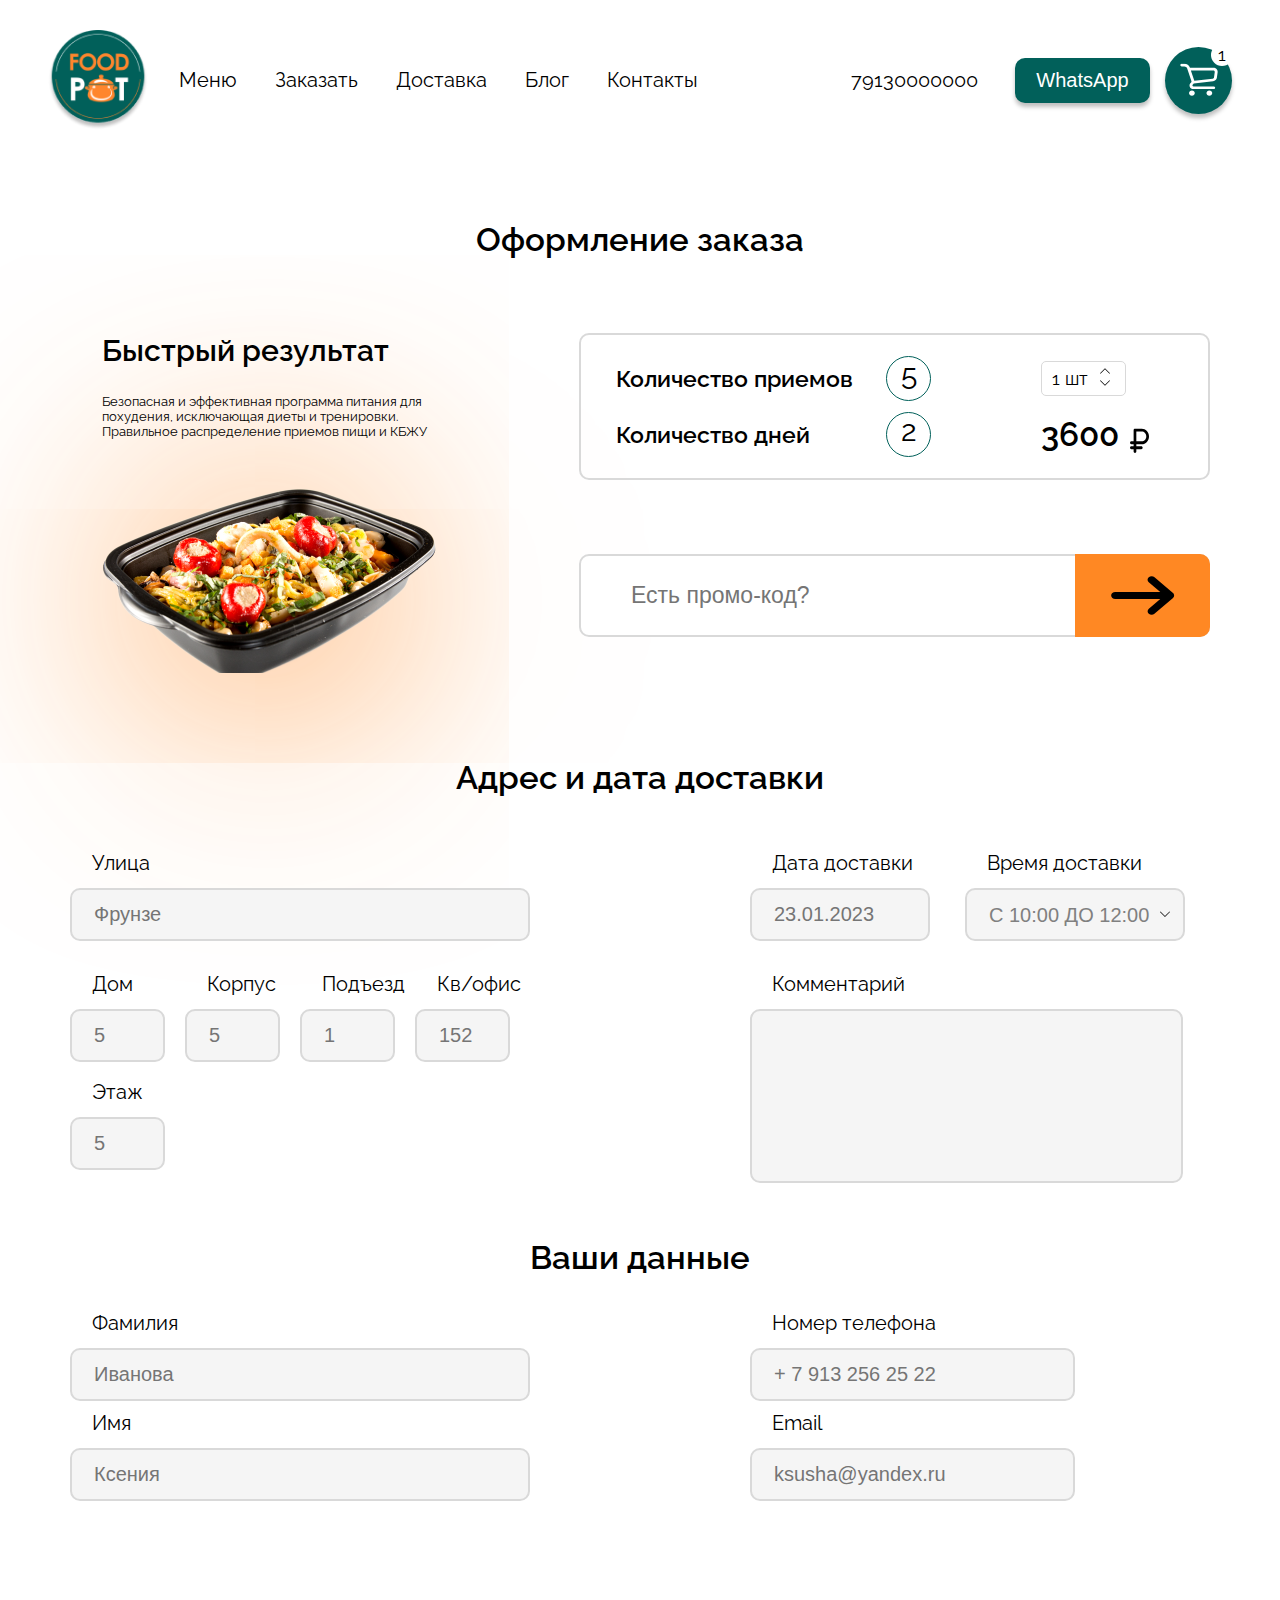
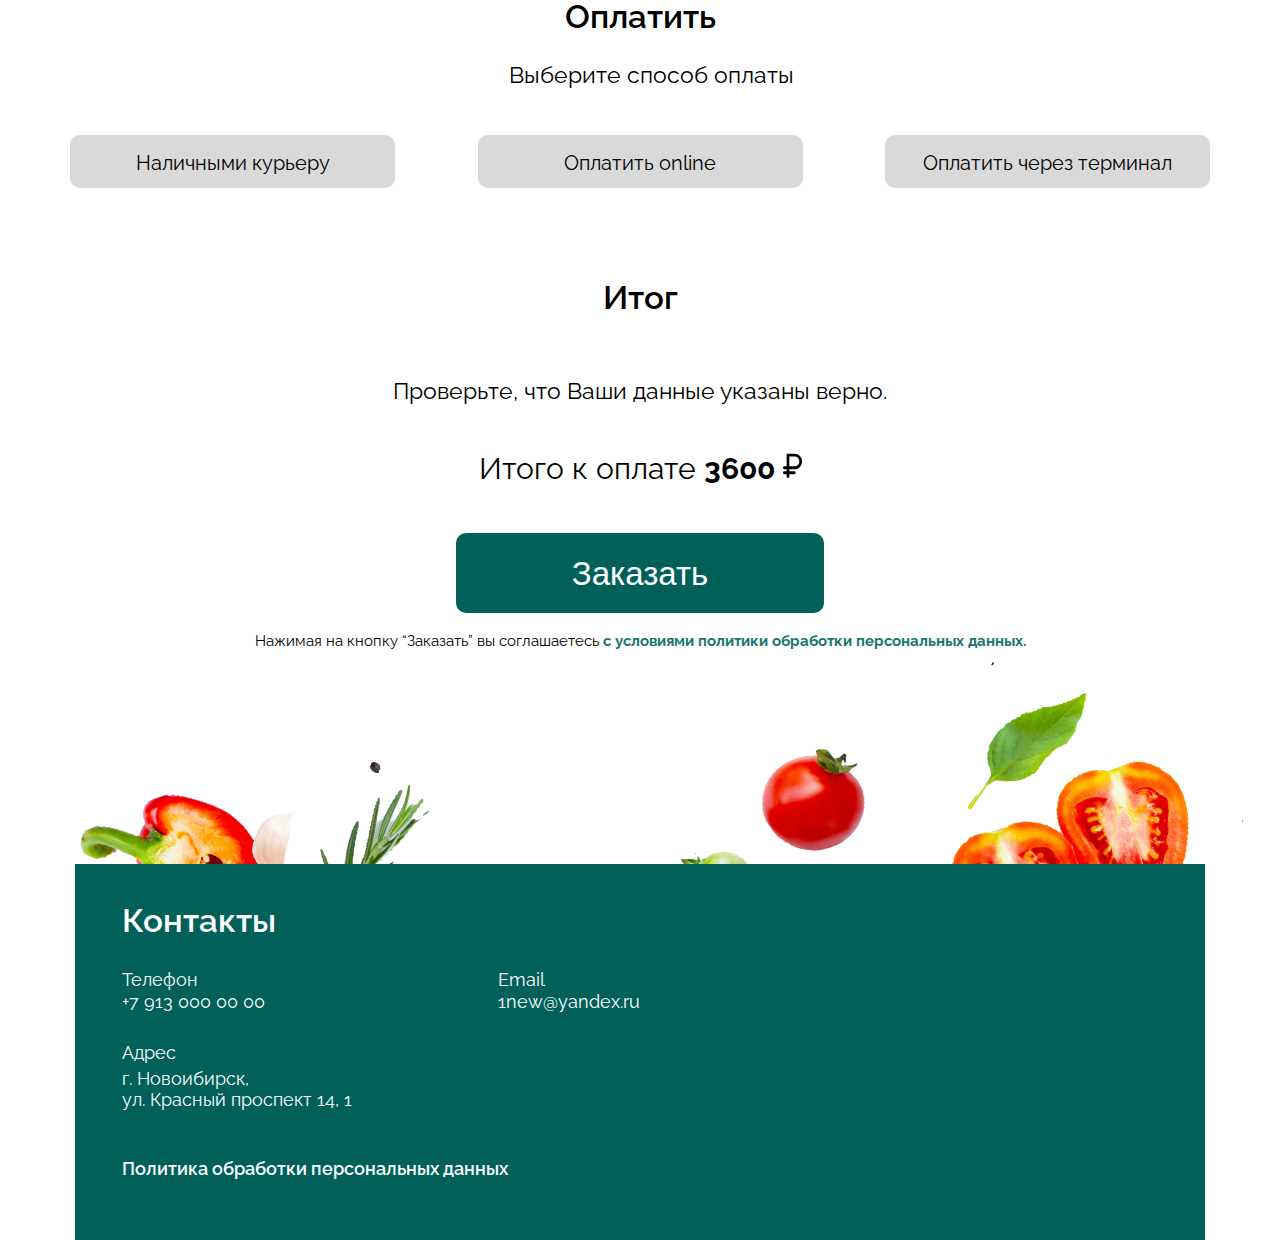
==== commit 5eca1a63: "Add files via upload" ====
--- a/cart.html
+++ b/cart.html
@@ -26,120 +26,192 @@
 </head>
 
 <body>
-
-   <!-- Header -->
-   <header class="header">
-      <div class="container header_bg">
-         <div class="navigation">
-            <div class="logo">
-               <a href="index.html" class="logo_link"><img class="logo-image" src="Image/header/Logo.png"
-                     alt="logo"></a>
-            </div>
-
-            <nav class="nav">
-               <ul class="nav_list">
-                  <li class="nav_link"><a href="index.html#menu">Меню</a></li>
-                  <li class="nav_link"><a href="index.html#perfect_menu">Заказать</a></li>
-                  <li class="nav_link"><a href="cart.html">Доставка</a></li>
-                  <li class="nav_link"><a href="index.html#customer_reviews">Блог</a></li>
-                  <li class="nav_link"><a href="#footer_contact"> Контакты </a></li>
-                  <div class="nav-krest active-btn">
-                     <svg width="40" height="40" viewBox="0 0 24 24" fill="none" xmlns="http://www.w3.org/2000/svg">
-                        <path d="M12 12L6 6M12 12L18 18M12 12L18 6M12 12L6 18" stroke="#fff" stroke-linecap="round"
-                           stroke-linejoin="round" stroke-width="2" />
+   <div class="content">
+      <!-- Header -->
+      <header class="header">
+         <div class="container header_bg">
+            <div class="navigation">
+               <div class="logo">
+                  <a href="index.html" class="logo_link"><img class="logo-image" src="image/header/Logo.png"
+                        alt="logo"></a>
+               </div>
+
+               <nav class="nav">
+                  <ul class="nav_list">
+                     <li class="nav_link"><a href="index.html#menu">Меню</a></li>
+                     <li class="nav_link"><a href="index.html#perfect_menu">Заказать</a></li>
+                     <li class="nav_link"><a href="cart.html">Доставка</a></li>
+                     <li class="nav_link"><a href="index.html#customer_reviews">Блог</a></li>
+                     <li class="nav_link"><a href="#footer_contact"> Контакты </a></li>
+                     <div class="nav-krest active-btn">
+                        <svg width="40" height="40" viewBox="0 0 24 24" fill="none" xmlns="http://www.w3.org/2000/svg">
+                           <path d="M12 12L6 6M12 12L18 18M12 12L18 6M12 12L6 18" stroke="#fff" stroke-linecap="round"
+                              stroke-linejoin="round" stroke-width="2" />
+                        </svg>
+                     </div>
+                  </ul>
+                  <div class="header_tel">
+                     <a class="header__telItem" href="tel:+79130000000">79130000000</a>
+                  </div>
+
+                  <button class="header_btn active-btn" type="button">WhatsApp</button>
+               </nav>
+
+               <div class="header_basket active-btn">
+                  <a href="cart.html">
+                     <svg width="38" height="33" viewBox="0 0 38 33" xmlns="http://www.w3.org/2000/svg">
+                        <path fill-rule="evenodd" clip-rule="evenodd"
+                           d="M4.33856 0.222168C6.88923 0.222168 9.14164 1.74922 9.89176 3.98704L9.97057 4.22217H33.3168C35.9379 4.22217 37.9659 6.3309 37.6407 8.71831L36.8755 14.3379C36.629 16.1478 35.0799 17.5755 33.1092 17.8089L13.7262 20.1047C13.4964 20.4222 13.2114 20.7107 12.8755 20.9573C12.0034 21.5978 12.4967 22.8888 13.6136 22.8888H33.7025C34.5048 22.8888 35.1551 23.4858 35.1551 24.2222C35.1551 24.9585 34.5048 25.5555 33.7025 25.5555H13.6136C9.75064 25.5555 8.04425 21.0902 11.0607 18.875C11.4394 18.5969 11.5946 18.1346 11.4519 17.7091L7.11516 4.77127C6.7401 3.65236 5.6139 2.88883 4.33856 2.88883H1.74684C0.944633 2.88883 0.294312 2.29188 0.294312 1.5555C0.294312 0.819122 0.944633 0.222168 1.74684 0.222168H4.33856ZM14.3406 17.3431L32.7374 15.1641C33.3943 15.0863 33.9107 14.6104 33.9929 14.0071L34.7581 8.38755C34.8665 7.59174 34.1905 6.88884 33.3168 6.88884H10.8644L14.2285 16.9249C14.2749 17.0634 14.3122 17.203 14.3406 17.3431Z"
+                           fill="white" />
+                        <path
+                           d="M9.0095 29.5555C9.0095 28.0827 10.3101 26.8888 11.9146 26.8888C13.519 26.8888 14.8196 28.0827 14.8196 29.5555C14.8196 31.0283 13.519 32.2222 11.9146 32.2222C10.3101 32.2222 9.0095 31.0283 9.0095 29.5555Z"
+                           fill="white" />
+                        <path
+                           d="M29.3449 26.8888C27.7405 26.8888 26.4399 28.0827 26.4399 29.5555C26.4399 31.0283 27.7405 32.2222 29.3449 32.2222C30.9494 32.2222 32.25 31.0283 32.25 29.5555C32.25 28.0827 30.9494 26.8888 29.3449 26.8888Z"
+                           fill="white" />
                      </svg>
-                  </div>
-               </ul>
-               <div class="header_tel">
-                  <a class="header__telItem" href="tel:+79130000000">79130000000</a>
-               </div>
-
-               <button class="header_btn active-btn" type="button">WhatsApp</button>
-            </nav>
-
-            <div class="header_basket active-btn">
-               <a href="cart.html">
-                  <svg width="38" height="33" viewBox="0 0 38 33" xmlns="http://www.w3.org/2000/svg">
-                     <path fill-rule="evenodd" clip-rule="evenodd"
-                        d="M4.33856 0.222168C6.88923 0.222168 9.14164 1.74922 9.89176 3.98704L9.97057 4.22217H33.3168C35.9379 4.22217 37.9659 6.3309 37.6407 8.71831L36.8755 14.3379C36.629 16.1478 35.0799 17.5755 33.1092 17.8089L13.7262 20.1047C13.4964 20.4222 13.2114 20.7107 12.8755 20.9573C12.0034 21.5978 12.4967 22.8888 13.6136 22.8888H33.7025C34.5048 22.8888 35.1551 23.4858 35.1551 24.2222C35.1551 24.9585 34.5048 25.5555 33.7025 25.5555H13.6136C9.75064 25.5555 8.04425 21.0902 11.0607 18.875C11.4394 18.5969 11.5946 18.1346 11.4519 17.7091L7.11516 4.77127C6.7401 3.65236 5.6139 2.88883 4.33856 2.88883H1.74684C0.944633 2.88883 0.294312 2.29188 0.294312 1.5555C0.294312 0.819122 0.944633 0.222168 1.74684 0.222168H4.33856ZM14.3406 17.3431L32.7374 15.1641C33.3943 15.0863 33.9107 14.6104 33.9929 14.0071L34.7581 8.38755C34.8665 7.59174 34.1905 6.88884 33.3168 6.88884H10.8644L14.2285 16.9249C14.2749 17.0634 14.3122 17.203 14.3406 17.3431Z"
-                        fill="white" />
-                     <path
-                        d="M9.0095 29.5555C9.0095 28.0827 10.3101 26.8888 11.9146 26.8888C13.519 26.8888 14.8196 28.0827 14.8196 29.5555C14.8196 31.0283 13.519 32.2222 11.9146 32.2222C10.3101 32.2222 9.0095 31.0283 9.0095 29.5555Z"
-                        fill="white" />
-                     <path
-                        d="M29.3449 26.8888C27.7405 26.8888 26.4399 28.0827 26.4399 29.5555C26.4399 31.0283 27.7405 32.2222 29.3449 32.2222C30.9494 32.2222 32.25 31.0283 32.25 29.5555C32.25 28.0827 30.9494 26.8888 29.3449 26.8888Z"
-                        fill="white" />
-                  </svg>
-                  <span class="basket_goods">1</span>
-               </a>
-            </div>
-
-            <button type="button" class="navbar" aria-label="open menu">
-               <span class="icon-bar"></span>
-               <span class="icon-bar"></span>
-               <span class="icon-bar"></span>
-            </button>
-         </div>
-      </div>
-   </header>
-   <!-- /Header -->
-
-   <!-- Main -->
-   <main class="main ">
-      <!-- Thank you for the order -->
-      <div class="container thank-people js-mod-active">
-         <div class="title1">Спасибо за Ваш заказ</div>
-         <div class="subtitle1">В ближайшее время с вами свяжется оператор, а пока вы можете подписаться на наши
-            социалные сети. Там мы рассказываем про здоровое питание.</div>
-         <div class="social_link-bascet fx-wrap">
-            <div class="social-link-vk">
-               <a href="#">
-                  <svg fill="none" width="45" height="45" viewBox="0 0 1024 1024" xmlns="http://www.w3.org/2000/svg">
-                     <path
-                        d="M3 248c0-38 26-53 58-55l149 1c9 0 17 6 20 15 34 110 76 178 126 255 3 6 8 9 13 9 4 0 8-2 11-7l3-11 1-173c0-25-12-29-40-33-11-2-18-12-18-22 0-2 0-4 1-6 14-43 58-65 120-65l56-1c46 0 88 20 88 79v227c4 3 8 5 13 5 8 0 18-5 26-18 52-73 111-160 119-206 0-2 1-3 2-5 11-22 39-37 51-41 2-1 5-2 9-2h155l10 1c15 0 26 10 31 19 9 14 7 29 8 35v7c-15 91-119 193-163 259-6 8-9 15-9 22 0 6 3 12 8 18l146 184c8 11 12 24 12 35 0 33-31 52-61 55l-17 1H779c-3 0-5 1-8 1-17 0-31-9-41-19-32-39-63-79-94-118-6-8-8-9-14-13-7 29-13 59-20 89l-3 17c-5 18-18 37-42 42l-14 1h-98C272 830 117 584 8 277c-3-8-5-19-5-29zm601 259c-26 0-55-15-55-43V234c0-27-12-37-45-37l-57 2c-32 0-50 5-65 15 23 11 44 26 44 68v176c-3 35-32 58-60 58-19 0-36-11-46-29-45-68-83-132-116-224l-9-26-133-1c-18 0-16 1-16 10 0 6 1 14 2 19l21 56c109 282 246 467 376 467h100c14 0 13-17 16-27l19-88c4-9 7-17 14-24 8-8 17-11 26-11 19 0 37 15 49 29l85 108c7 11 13 13 17 13h165c16 0 30-5 30-15 0-3-1-7-3-10L818 582c-12-15-17-30-17-45 0-16 6-32 16-46 42-63 132-153 153-227l3-13c-1-5-1-9-2-14H814c-10 4-18 10-24 18l-6 19c-23 64-86 152-131 213-15 14-32 20-49 20z"
-                        fill="#01605A" />
-                  </svg>
-               </a>
-            </div>
-            <div class="social-link-inst">
-               <a href="#">
-                  <svg width="50" height="50" viewBox="0 0 50 51" fill="none" xmlns="http://www.w3.org/2000/svg">
-                     <path
-                        d="M32.75 25.5C32.75 27.0575 32.2955 28.5801 31.4439 29.8751C30.5923 31.1702 29.3819 32.1795 27.9658 32.7756C26.5497 33.3716 24.9914 33.5275 23.4881 33.2237C21.9847 32.9198 20.6038 32.1698 19.5199 31.0685C18.4361 29.9671 17.6979 28.5639 17.3989 27.0363C17.0999 25.5087 17.2534 23.9253 17.8399 22.4864C18.4265 21.0474 19.4199 19.8175 20.6943 18.9522C21.9688 18.0869 23.4672 17.625 25 17.625C27.0535 17.6315 29.021 18.4633 30.473 19.9387C31.925 21.4141 32.7436 23.4134 32.75 25.5ZM49.2188 14.6719V36.3281C49.2188 39.9831 47.7898 43.4885 45.2464 46.0729C42.7029 48.6574 39.2533 50.1094 35.6562 50.1094H14.3438C10.7468 50.1094 7.29708 48.6574 4.75361 46.0729C2.21015 43.4885 0.78125 39.9831 0.78125 36.3281V14.6719C0.78125 11.0169 2.21015 7.51155 4.75361 4.92706C7.29708 2.34257 10.7468 0.890625 14.3438 0.890625H35.6562C39.2533 0.890625 42.7029 2.34257 45.2464 4.92706C47.7898 7.51155 49.2188 11.0169 49.2188 14.6719ZM36.625 25.5C36.625 23.1637 35.9432 20.8799 34.6658 18.9373C33.3885 16.9948 31.5729 15.4807 29.4487 14.5867C27.3245 13.6926 24.9871 13.4587 22.7321 13.9145C20.477 14.3703 18.4057 15.4953 16.7799 17.1473C15.1541 18.7993 14.0469 20.9041 13.5984 23.1955C13.1498 25.4869 13.38 27.862 14.2599 30.0204C15.1398 32.1789 16.6298 34.0238 18.5415 35.3217C20.4532 36.6197 22.7008 37.3125 25 37.3125C28.0831 37.3125 31.04 36.068 33.2201 33.8527C35.4002 31.6374 36.625 28.6329 36.625 25.5ZM40.5 12.7031C40.5 12.1191 40.3296 11.5481 40.0102 11.0625C39.6909 10.5768 39.237 10.1983 38.7059 9.97479C38.1749 9.75128 37.5905 9.6928 37.0268 9.80674C36.463 9.92069 35.9452 10.2019 35.5387 10.615C35.1323 11.028 34.8555 11.5541 34.7433 12.127C34.6312 12.6998 34.6888 13.2936 34.9087 13.8332C35.1287 14.3729 35.5012 14.8341 35.9791 15.1586C36.4571 15.4831 37.0189 15.6562 37.5938 15.6562C38.3645 15.6562 39.1037 15.3451 39.6488 14.7913C40.1938 14.2375 40.5 13.4863 40.5 12.7031Z"
-                        fill="#01605A" />
-                  </svg>
-               </a>
+                     <span class="basket_goods">1</span>
+                  </a>
+               </div>
+
+               <button type="button" class="navbar" aria-label="open menu">
+                  <span class="icon-bar"></span>
+                  <span class="icon-bar"></span>
+                  <span class="icon-bar"></span>
+               </button>
             </div>
          </div>
-         <div class="see-people">Будем рады вас видеть!</div>
-      </div>
-      <!-- .Thank you for the order -->
-
-      <div class="container cont-form-order">
-         <!-- Making an order-->
-         <div class="title2">Оформление заказа</div>
-         <div class="bascet-root">
-            <!-- Food Program -->
-            <div class="pr-bascet">
-               <div class="pr-title">Быстрый результат</div>
-               <div class="pr-subtitle">Безопасная и эффективная программа питания
-                  для похудения, исключающая диеты и тренировки. Правильное распределение приемов пищи и КБЖУ
-               </div>
-               <div class="pr-image">
-                  <img src="image/image_card/картинка продукта.png" alt="foods">
+      </header>
+      <!-- /Header -->
+
+      <!-- Main -->
+      <main class="main ">
+         <!-- Thank you for the order -->
+         <div class="container thank-people js-mod-active">
+            <div class="title1 t-media">Спасибо за Ваш заказ</div>
+            <div class="subtitle1">В ближайшее время с вами свяжется оператор, а пока вы можете подписаться на наши
+               социалные сети. Там мы рассказываем про здоровое питание.</div>
+            <div class="social_link-bascet fx-wrap">
+               <div class="social-link-vk">
+                  <a href="#">
+                     <svg fill="none" width="45" height="45" viewBox="0 0 1024 1024" xmlns="http://www.w3.org/2000/svg">
+                        <path
+                           d="M3 248c0-38 26-53 58-55l149 1c9 0 17 6 20 15 34 110 76 178 126 255 3 6 8 9 13 9 4 0 8-2 11-7l3-11 1-173c0-25-12-29-40-33-11-2-18-12-18-22 0-2 0-4 1-6 14-43 58-65 120-65l56-1c46 0 88 20 88 79v227c4 3 8 5 13 5 8 0 18-5 26-18 52-73 111-160 119-206 0-2 1-3 2-5 11-22 39-37 51-41 2-1 5-2 9-2h155l10 1c15 0 26 10 31 19 9 14 7 29 8 35v7c-15 91-119 193-163 259-6 8-9 15-9 22 0 6 3 12 8 18l146 184c8 11 12 24 12 35 0 33-31 52-61 55l-17 1H779c-3 0-5 1-8 1-17 0-31-9-41-19-32-39-63-79-94-118-6-8-8-9-14-13-7 29-13 59-20 89l-3 17c-5 18-18 37-42 42l-14 1h-98C272 830 117 584 8 277c-3-8-5-19-5-29zm601 259c-26 0-55-15-55-43V234c0-27-12-37-45-37l-57 2c-32 0-50 5-65 15 23 11 44 26 44 68v176c-3 35-32 58-60 58-19 0-36-11-46-29-45-68-83-132-116-224l-9-26-133-1c-18 0-16 1-16 10 0 6 1 14 2 19l21 56c109 282 246 467 376 467h100c14 0 13-17 16-27l19-88c4-9 7-17 14-24 8-8 17-11 26-11 19 0 37 15 49 29l85 108c7 11 13 13 17 13h165c16 0 30-5 30-15 0-3-1-7-3-10L818 582c-12-15-17-30-17-45 0-16 6-32 16-46 42-63 132-153 153-227l3-13c-1-5-1-9-2-14H814c-10 4-18 10-24 18l-6 19c-23 64-86 152-131 213-15 14-32 20-49 20z"
+                           fill="#01605A" />
+                     </svg>
+                  </a>
+               </div>
+               <div class="social-link-inst">
+                  <a href="#">
+                     <svg width="50" height="50" viewBox="0 0 50 51" fill="none" xmlns="http://www.w3.org/2000/svg">
+                        <path
+                           d="M32.75 25.5C32.75 27.0575 32.2955 28.5801 31.4439 29.8751C30.5923 31.1702 29.3819 32.1795 27.9658 32.7756C26.5497 33.3716 24.9914 33.5275 23.4881 33.2237C21.9847 32.9198 20.6038 32.1698 19.5199 31.0685C18.4361 29.9671 17.6979 28.5639 17.3989 27.0363C17.0999 25.5087 17.2534 23.9253 17.8399 22.4864C18.4265 21.0474 19.4199 19.8175 20.6943 18.9522C21.9688 18.0869 23.4672 17.625 25 17.625C27.0535 17.6315 29.021 18.4633 30.473 19.9387C31.925 21.4141 32.7436 23.4134 32.75 25.5ZM49.2188 14.6719V36.3281C49.2188 39.9831 47.7898 43.4885 45.2464 46.0729C42.7029 48.6574 39.2533 50.1094 35.6562 50.1094H14.3438C10.7468 50.1094 7.29708 48.6574 4.75361 46.0729C2.21015 43.4885 0.78125 39.9831 0.78125 36.3281V14.6719C0.78125 11.0169 2.21015 7.51155 4.75361 4.92706C7.29708 2.34257 10.7468 0.890625 14.3438 0.890625H35.6562C39.2533 0.890625 42.7029 2.34257 45.2464 4.92706C47.7898 7.51155 49.2188 11.0169 49.2188 14.6719ZM36.625 25.5C36.625 23.1637 35.9432 20.8799 34.6658 18.9373C33.3885 16.9948 31.5729 15.4807 29.4487 14.5867C27.3245 13.6926 24.9871 13.4587 22.7321 13.9145C20.477 14.3703 18.4057 15.4953 16.7799 17.1473C15.1541 18.7993 14.0469 20.9041 13.5984 23.1955C13.1498 25.4869 13.38 27.862 14.2599 30.0204C15.1398 32.1789 16.6298 34.0238 18.5415 35.3217C20.4532 36.6197 22.7008 37.3125 25 37.3125C28.0831 37.3125 31.04 36.068 33.2201 33.8527C35.4002 31.6374 36.625 28.6329 36.625 25.5ZM40.5 12.7031C40.5 12.1191 40.3296 11.5481 40.0102 11.0625C39.6909 10.5768 39.237 10.1983 38.7059 9.97479C38.1749 9.75128 37.5905 9.6928 37.0268 9.80674C36.463 9.92069 35.9452 10.2019 35.5387 10.615C35.1323 11.028 34.8555 11.5541 34.7433 12.127C34.6312 12.6998 34.6888 13.2936 34.9087 13.8332C35.1287 14.3729 35.5012 14.8341 35.9791 15.1586C36.4571 15.4831 37.0189 15.6562 37.5938 15.6562C38.3645 15.6562 39.1037 15.3451 39.6488 14.7913C40.1938 14.2375 40.5 13.4863 40.5 12.7031Z"
+                           fill="#01605A" />
+                     </svg>
+                  </a>
                </div>
             </div>
-            <!-- /Food Program -->
-
-            <!-- Food options -->
-            <div class="pr-col">
-               <div class="namber-foods">
-                  <div class="number-foods-top">
-                     <span class="text1">Количество приемов</span>
-                     <span class="number1">5</span>
-                     <div class="foods-top-col">
-                        1 шт
-                        <span class="arrow-top">
+            <div class="see-people">Будем рады вас видеть!</div>
+         </div>
+         <!-- .Thank you for the order -->
+
+         <div class="container cont-form-order">
+            <!-- Making an order-->
+            <div class="title2">Оформление заказа</div>
+            <div class="bascet-root">
+               <!-- Food Program -->
+               <div class="pr-bascet">
+                  <div class="pr-title">Быстрый результат</div>
+                  <div class="pr-subtitle">Безопасная и эффективная программа питания
+                     для похудения, исключающая диеты и тренировки. Правильное распределение приемов пищи и КБЖУ
+                  </div>
+                  <div class="pr-image">
+                     <img src="image/image_card/food.png" alt="foods">
+                  </div>
+               </div>
+               <!-- /Food Program -->
+
+               <!-- Food options -->
+               <div class="pr-col">
+                  <div class="namber-foods">
+                     <div class="number-foods-top">
+                        <span class="text1">Количество приемов</span>
+                        <span class="number1">5</span>
+                        <div class="foods-top-col">
+                           1 шт
+                           <span class="arrow-top">
+                              <svg fill="#000000" width="20" height="10" viewBox="0 0 1920 1920"
+                                 xmlns="http://www.w3.org/2000/svg">
+                                 <path
+                                    d="m.153 1393.854 92.168 92.299 867.767-867.636 867.636 867.636 92.429-92.299L960.088 433.92z"
+                                    fill-rule="evenodd" />
+                              </svg>
+                           </span>
+                           <span class="arrow-bottom">
+                              <svg fill="#000000" width="20" height="10" viewBox="0 0 1920 1920"
+                                 xmlns="http://www.w3.org/2000/svg">
+                                 <path
+                                    d="m.153 1393.854 92.168 92.299 867.767-867.636 867.636 867.636 92.429-92.299L960.088 433.92z"
+                                    fill-rule="evenodd" />
+                              </svg>
+                           </span>
+                        </div>
+                     </div>
+                     <div class="number-foods-bottom">
+                        <span class="text1">Количество дней</span>
+                        <span class="number1">2</span>
+                        <span class="ruble-1">3600
+                           <svg width="19" height="26" viewBox="0 0 19 26" fill="none"
+                              xmlns="http://www.w3.org/2000/svg">
+                              <path
+                                 d="M11.7619 16.2631C13.6816 16.2631 15.5226 15.443 16.88 13.9833C18.2374 12.5235 19 10.5436 19 8.47921C19 6.41479 18.2374 4.43493 16.88 2.97516C15.5226 1.5154 13.6816 0.695313 11.7619 0.695312H4.97619C4.61625 0.695312 4.27106 0.849079 4.01655 1.12278C3.76203 1.39649 3.61905 1.76771 3.61905 2.15479V13.3441H1.35714C0.997206 13.3441 0.652011 13.4979 0.397498 13.7716C0.142984 14.0453 0 14.4165 0 14.8036C0 15.1907 0.142984 15.5619 0.397498 15.8356C0.652011 16.1093 0.997206 16.2631 1.35714 16.2631H3.61905V18.2091H1.35714C0.997206 18.2091 0.652011 18.3628 0.397498 18.6365C0.142984 18.9103 0 19.2815 0 19.6686C0 20.0556 0.142984 20.4269 0.397498 20.7006C0.652011 20.9743 0.997206 21.128 1.35714 21.128H3.61905V23.5605C3.61905 23.9476 3.76203 24.3188 4.01655 24.5925C4.27106 24.8662 4.61625 25.02 4.97619 25.02C5.33613 25.02 5.68132 24.8662 5.93584 24.5925C6.19035 24.3188 6.33333 23.9476 6.33333 23.5605V21.128H11.3095C11.6695 21.128 12.0147 20.9743 12.2692 20.7006C12.5237 20.4269 12.6667 20.0556 12.6667 19.6686C12.6667 19.2815 12.5237 18.9103 12.2692 18.6365C12.0147 18.3628 11.6695 18.2091 11.3095 18.2091H6.33333V16.2631H11.7619ZM6.33333 3.61427H11.7619C12.9617 3.61427 14.1123 4.12683 14.9607 5.03918C15.8091 5.95153 16.2857 7.18895 16.2857 8.47921C16.2857 9.76947 15.8091 11.0069 14.9607 11.9192C14.1123 12.8316 12.9617 13.3441 11.7619 13.3441H6.33333V3.61427Z"
+                                 fill="black" />
+                           </svg>
+                        </span>
+                     </div>
+                  </div>
+                  <!-- /Food options -->
+
+                  <!-- Promo code -->
+                  <div class="pro-code">
+                     <input class="pro-code-int" type="text" placeholder="Есть промо-код?">
+                     <span class="pro-code-text active-btn">
+                        <svg width="64" height="39" viewBox="0 0 64 39" fill="none" xmlns="http://www.w3.org/2000/svg">
+                           <path
+                              d="M37.7542 37.7426C36.9459 37.051 36.5579 36.2152 36.5902 35.2353C36.6253 34.2555 37.047 33.4197 37.8553 32.7281L49.273 22.9583H4.20841C3.06328 22.9583 2.10271 22.6263 1.32671 21.9623C0.553401 21.3006 0.166748 20.4798 0.166748 19.4999C0.166748 18.5201 0.553401 17.6981 1.32671 17.0341C2.10271 16.3724 3.06328 16.0416 4.20841 16.0416H49.273L37.7542 6.18535C36.9459 5.49368 36.5417 4.67175 36.5417 3.71956C36.5417 2.76967 36.9459 1.94889 37.7542 1.25723C38.5626 0.565559 39.5231 0.219727 40.636 0.219727C41.7461 0.219727 42.7053 0.565559 43.5136 1.25723L62.0042 17.0791C62.4084 17.4249 62.6954 17.7996 62.8651 18.2031C63.0322 18.6065 63.1157 19.0388 63.1157 19.4999C63.1157 19.961 63.0322 20.3933 62.8651 20.7968C62.6954 21.2003 62.4084 21.5749 62.0042 21.9208L43.4126 37.8291C42.6716 38.4631 41.7461 38.7801 40.636 38.7801C39.5231 38.7801 38.5626 38.4343 37.7542 37.7426Z"
+                              fill="black" />
+                        </svg>
+                     </span>
+                  </div>
+                  <!-- /Promo code -->
+               </div>
+            </div>
+            <!-- /Making an order-->
+
+            <!-- Making delivery-->
+            <form class="form-account" method="post">
+               <!-- Delivery-accout -->
+               <div class="title2 mr-title-ac">Адрес и дата доставки</div>
+               <div class="delivery-accout fx-wrap">
+                  <div class="del-col">
+                     <label for="STREET">Улица</label>
+                     <input class="int-text1" type="text" name="STREET" placeholder="Фрунзе">
+                  </div>
+                  <div class="del-col  fx-wrap">
+                     <div class="date-delivery">
+                        <label for="DATEDEL">Дата доставки</label>
+                        <input class="int-text3" type="text" name="DELIVERY_DATE" placeholder="23.01.2023">
+                     </div>
+                     <div class="time-delivery">
+                        <label for="DELIVERY_TIME">Время доставки</label>
+                        <select class="select-time int-text4" name="DELIVERY_TIME">
+                           <option value="TIME_10-12">C 10:00 ДО 12:00</option>
+                           <option value="TIME_10-12">C 12:00 ДО 14:00</option>
+                           <option value="TIME_10-12">C 14:00 ДО 16:00</option>
+                           <option value="TIME_10-12">C 16:00 ДО 18:00</option>
+                           <option value="TIME_10-12">C 18:00 ДО 20:00</option>
+                        </select>
+                        <span class="select-arrow">
                            <svg fill="#000000" width="20" height="10" viewBox="0 0 1920 1920"
                               xmlns="http://www.w3.org/2000/svg">
                               <path
@@ -147,209 +219,139 @@
                                  fill-rule="evenodd" />
                            </svg>
                         </span>
-                        <span class="arrow-bottom">
-                           <svg fill="#000000" width="20" height="10" viewBox="0 0 1920 1920"
-                              xmlns="http://www.w3.org/2000/svg">
-                              <path
-                                 d="m.153 1393.854 92.168 92.299 867.767-867.636 867.636 867.636 92.429-92.299L960.088 433.92z"
-                                 fill-rule="evenodd" />
-                           </svg>
-                        </span>
-                     </div>
-                  </div>
-                  <div class="number-foods-bottom">
-                     <span class="text1">Количество дней</span>
-                     <span class="number1">2</span>
-                     <span class="ruble-1">3600
-                        <svg width="19" height="26" viewBox="0 0 19 26" fill="none" xmlns="http://www.w3.org/2000/svg">
-                           <path
-                              d="M11.7619 16.2631C13.6816 16.2631 15.5226 15.443 16.88 13.9833C18.2374 12.5235 19 10.5436 19 8.47921C19 6.41479 18.2374 4.43493 16.88 2.97516C15.5226 1.5154 13.6816 0.695313 11.7619 0.695312H4.97619C4.61625 0.695312 4.27106 0.849079 4.01655 1.12278C3.76203 1.39649 3.61905 1.76771 3.61905 2.15479V13.3441H1.35714C0.997206 13.3441 0.652011 13.4979 0.397498 13.7716C0.142984 14.0453 0 14.4165 0 14.8036C0 15.1907 0.142984 15.5619 0.397498 15.8356C0.652011 16.1093 0.997206 16.2631 1.35714 16.2631H3.61905V18.2091H1.35714C0.997206 18.2091 0.652011 18.3628 0.397498 18.6365C0.142984 18.9103 0 19.2815 0 19.6686C0 20.0556 0.142984 20.4269 0.397498 20.7006C0.652011 20.9743 0.997206 21.128 1.35714 21.128H3.61905V23.5605C3.61905 23.9476 3.76203 24.3188 4.01655 24.5925C4.27106 24.8662 4.61625 25.02 4.97619 25.02C5.33613 25.02 5.68132 24.8662 5.93584 24.5925C6.19035 24.3188 6.33333 23.9476 6.33333 23.5605V21.128H11.3095C11.6695 21.128 12.0147 20.9743 12.2692 20.7006C12.5237 20.4269 12.6667 20.0556 12.6667 19.6686C12.6667 19.2815 12.5237 18.9103 12.2692 18.6365C12.0147 18.3628 11.6695 18.2091 11.3095 18.2091H6.33333V16.2631H11.7619ZM6.33333 3.61427H11.7619C12.9617 3.61427 14.1123 4.12683 14.9607 5.03918C15.8091 5.95153 16.2857 7.18895 16.2857 8.47921C16.2857 9.76947 15.8091 11.0069 14.9607 11.9192C14.1123 12.8316 12.9617 13.3441 11.7619 13.3441H6.33333V3.61427Z"
-                              fill="black" />
-                        </svg>
-                     </span>
-                  </div>
-               </div>
-               <!-- /Food options -->
-
-               <!-- Promo code -->
-               <div class="pro-code">
-                  <input class="pro-code-int" type="text" placeholder="Есть промо-код?">
-                  <span class="pro-code-text active-btn">
-                     <svg width="64" height="39" viewBox="0 0 64 39" fill="none" xmlns="http://www.w3.org/2000/svg">
-                        <path
-                           d="M37.7542 37.7426C36.9459 37.051 36.5579 36.2152 36.5902 35.2353C36.6253 34.2555 37.047 33.4197 37.8553 32.7281L49.273 22.9583H4.20841C3.06328 22.9583 2.10271 22.6263 1.32671 21.9623C0.553401 21.3006 0.166748 20.4798 0.166748 19.4999C0.166748 18.5201 0.553401 17.6981 1.32671 17.0341C2.10271 16.3724 3.06328 16.0416 4.20841 16.0416H49.273L37.7542 6.18535C36.9459 5.49368 36.5417 4.67175 36.5417 3.71956C36.5417 2.76967 36.9459 1.94889 37.7542 1.25723C38.5626 0.565559 39.5231 0.219727 40.636 0.219727C41.7461 0.219727 42.7053 0.565559 43.5136 1.25723L62.0042 17.0791C62.4084 17.4249 62.6954 17.7996 62.8651 18.2031C63.0322 18.6065 63.1157 19.0388 63.1157 19.4999C63.1157 19.961 63.0322 20.3933 62.8651 20.7968C62.6954 21.2003 62.4084 21.5749 62.0042 21.9208L43.4126 37.8291C42.6716 38.4631 41.7461 38.7801 40.636 38.7801C39.5231 38.7801 38.5626 38.4343 37.7542 37.7426Z"
+                     </div>
+                  </div>
+
+                  <div class="del-col fx-wrap">
+                     <div class="del-dom">
+                        <label for="HOUSE">Дом</label>
+                        <input class="int-text2" type="text" name="HOUSE" placeholder="5">
+                     </div>
+                     <div class="del-korp">
+                        <label for="KORP">Корпус</label>
+                        <input class="int-text2" type="text" name="KORP" placeholder="5">
+                     </div>
+                     <div class="del-ent">
+                        <label for="ENTRANCE">Подъезд</label>
+                        <input class="int-text2" type="text" name="ENTRANCE" placeholder="1">
+                     </div>
+                     <div class="del-office">
+                        <label for="OFFICE">Кв/офис</label>
+                        <input class="int-text2" type="text" name="OFFICE" placeholder="152">
+                     </div>
+                     <div class="del-floor">
+                        <label for="FLOOR">Этаж</label>
+                        <input class="int-text2" type="text" name="FLOOR" placeholder="5">
+                     </div>
+                  </div>
+                  <div class="del-col ">
+                     <label for="ORDER_DESCRIPTION">Комментарий</label>
+                     <textarea class="int-text5" name="ORDER_DESCRIPTION"></textarea>
+                  </div>
+               </div>
+               <!-- /Delivery-accout -->
+
+               <!-- Delivery-base people -->
+               <div class="title2 mr-title-data">Ваши данные</div>
+               <div class="delivery-base fx-wrap">
+                  <div class="del-col">
+                     <div class="famili-acount">
+                        <label for="SURNAME_CLIENT">Фамилия</label>
+                        <input class="int-text1" type="text" name="SURNAME_CLIENT" placeholder="Иванова">
+                     </div>
+                     <div class="name-acount">
+                        <label for="NAME_CLIENT">Имя</label>
+                        <input class="int-text1" type="text" name="NAME_CLIENT" placeholder="Ксения">
+                     </div>
+                  </div>
+                  <div class="del-col">
+                     <div class="tel-number">
+                        <label for="PHONE">Номер телефона</label>
+                        <input class="int-text6" type="tel" name="PHONE" placeholder="+ 7 913 256 25 22">
+                     </div>
+                     <div class="name-acount">
+                        <label for="PHONE_CLIENT">Email</label>
+                        <input class="int-text6" type="text" name="NAME_CLIENT" placeholder="ksusha@yandex.ru">
+                     </div>
+                  </div>
+               </div>
+               <!-- /Delivery-base people -->
+
+               <!-- Payment -->
+               <div class="title2 mr-title-pay">Оплатить</div>
+               <div class="payment-col">
+                  <label for="PAYMENT">Выберите способ оплаты</label>
+                  <ul>
+                     <li class="pay-btn">
+                        <input type="radio" name="PAYMENT_ID" value="10">
+                        Наличными курьеру
+                     </li>
+                     <li class="pay-btn">
+                        <input type="radio" name="PAYMENT_ID" value="10">
+                        Оплатить online
+                     </li>
+                     <li class="pay-btn">
+                        <input type="radio" name="PAYMENT_ID" value="10">
+                        Оплатить через терминал
+                     </li>
+                  </ul>
+               </div>
+               <div class="title2 mr-title-order">Итог</div>
+               <div class="subtitle2">Проверьте, что Ваши данные указаны верно. </div>
+               <div class="order_price">
+                  Итого к оплате
+                  <span id="total-order-price"><b>3600</b>
+                     <svg width="19" height="26" viewBox="0 0 19 26" fill="none" xmlns="http://www.w3.org/2000/svg">
+                        <path
+                           d="M11.7619 16.2631C13.6816 16.2631 15.5226 15.443 16.88 13.9833C18.2374 12.5235 19 10.5436 19 8.47921C19 6.41479 18.2374 4.43493 16.88 2.97516C15.5226 1.5154 13.6816 0.695313 11.7619 0.695312H4.97619C4.61625 0.695312 4.27106 0.849079 4.01655 1.12278C3.76203 1.39649 3.61905 1.76771 3.61905 2.15479V13.3441H1.35714C0.997206 13.3441 0.652011 13.4979 0.397498 13.7716C0.142984 14.0453 0 14.4165 0 14.8036C0 15.1907 0.142984 15.5619 0.397498 15.8356C0.652011 16.1093 0.997206 16.2631 1.35714 16.2631H3.61905V18.2091H1.35714C0.997206 18.2091 0.652011 18.3628 0.397498 18.6365C0.142984 18.9103 0 19.2815 0 19.6686C0 20.0556 0.142984 20.4269 0.397498 20.7006C0.652011 20.9743 0.997206 21.128 1.35714 21.128H3.61905V23.5605C3.61905 23.9476 3.76203 24.3188 4.01655 24.5925C4.27106 24.8662 4.61625 25.02 4.97619 25.02C5.33613 25.02 5.68132 24.8662 5.93584 24.5925C6.19035 24.3188 6.33333 23.9476 6.33333 23.5605V21.128H11.3095C11.6695 21.128 12.0147 20.9743 12.2692 20.7006C12.5237 20.4269 12.6667 20.0556 12.6667 19.6686C12.6667 19.2815 12.5237 18.9103 12.2692 18.6365C12.0147 18.3628 11.6695 18.2091 11.3095 18.2091H6.33333V16.2631H11.7619ZM6.33333 3.61427H11.7619C12.9617 3.61427 14.1123 4.12683 14.9607 5.03918C15.8091 5.95153 16.2857 7.18895 16.2857 8.47921C16.2857 9.76947 15.8091 11.0069 14.9607 11.9192C14.1123 12.8316 12.9617 13.3441 11.7619 13.3441H6.33333V3.61427Z"
                            fill="black" />
                      </svg>
                   </span>
                </div>
-               <!-- /Promo code -->
+               <button type="submit" class="btn-save active-btn">Заказать</button>
+               <div class="oferta">Нажимая на кнопку “Заказать” вы соглашаетесь <b>с условиями политики обработки
+                     персональных
+                     данных.</b></div>
+               <!-- /Payment -->
+            </form>
+            <!-- /Making delivery-->
+         </div>
+
+      </main>
+      <!-- /Main -->
+
+      <!-- Footer -->
+      <footer id="footer">
+         <div class="container">
+            <div id="footer_contact">
+               <img class="footer_food_bg1" src="image/footer/footer_bg1.png" alt="foods">
+               <img class="footer_food_bg2" src="image/footer/footer_bg2.png" alt="foods">
+               <img class="footer_food_bg3" src="image/footer/footer_bg3.png" alt="foods">
+               <img class="footer_food_bg4" src="image/footer/footer_bg4.png" alt="foods">
+
+               <div class="footer_contact_title">Контакты</div>
+
+               <div class="contact_group">
+                  <div class="contact_group1">
+                     <p class="footer_contact_descr">Телефон</p>
+                     <a class="footer_tel" href="tel:+79130000000">+7 913 000 00 00</a>
+                  </div>
+                  <div class="contact_group2">
+                     <p class="footer_contact_descr">Email</p>
+                     <a class="footer_mail" href="mailto:1new@yandex.ru">1new@yandex.ru</a>
+                  </div>
+               </div>
+
+               <p class="footer_contact_descr">Адрес</p>
+               <address class="address"><a class="address_link" target="_blank"
+                     href="https://www.google.ru/maps/place/%D0%9A%D1%80%D0%B0%D1%81%D0%BD%D1%8B%D0%B9+%D0%BF%D1%80-%D1%82.,+14%2F1/@55.0194781,82.9230988,18z/data=!4m6!3m5!1s0x42dfe67842489623:0xf9574ab8d5149c3c!4b1!8m2!3d55.0196184!4d82.9237917">
+                     г. Новоибирск, <br>ул. Красный проспект 14, 1</a></address>
+               <p class="footer_politic">Политика обработки персональных данных</p>
             </div>
          </div>
-         <!-- /Making an order-->
-
-         <!-- Making delivery-->
-         <form class="form-account" method="post">
-            <!-- Delivery-accout -->
-            <div class="title2 mr-title-ac">Адрес и дата доставки</div>
-            <div class="delivery-accout fx-wrap">
-               <div class="del-col">
-                  <label for="STREET">Улица</label>
-                  <input class="int-text1" type="text" name="STREET" placeholder="Фрунзе">
-               </div>
-               <div class="del-col  fx-wrap">
-                  <div class="date-delivery">
-                     <label for="DATEDEL">Дата доставки</label>
-                     <input class="int-text3" type="text" name="DELIVERY_DATE" placeholder="23.01.2023">
-                  </div>
-                  <div class="time-delivery">
-                     <label for="DELIVERY_TIME">Время доставки</label>
-                     <select class="select-time int-text4" name="DELIVERY_TIME">
-                        <option value="TIME_10-12">C 10:00 ДО 12:00</option>
-                        <option value="TIME_10-12">C 12:00 ДО 14:00</option>
-                        <option value="TIME_10-12">C 14:00 ДО 16:00</option>
-                        <option value="TIME_10-12">C 16:00 ДО 18:00</option>
-                        <option value="TIME_10-12">C 18:00 ДО 20:00</option>
-                     </select>
-                     <span class="select-arrow">
-                        <svg fill="#000000" width="20" height="10" viewBox="0 0 1920 1920"
-                           xmlns="http://www.w3.org/2000/svg">
-                           <path
-                              d="m.153 1393.854 92.168 92.299 867.767-867.636 867.636 867.636 92.429-92.299L960.088 433.92z"
-                              fill-rule="evenodd" />
-                        </svg>
-                     </span>
-                  </div>
-               </div>
-
-               <div class="del-col fx-wrap">
-                  <div class="del-dom">
-                     <label for="HOUSE">Дом</label>
-                     <input class="int-text2" type="text" name="HOUSE" placeholder="5">
-                  </div>
-                  <div class="del-korp">
-                     <label for="KORP">Корпус</label>
-                     <input class="int-text2" type="text" name="KORP" placeholder="5">
-                  </div>
-                  <div class="del-ent">
-                     <label for="ENTRANCE">Подъезд</label>
-                     <input class="int-text2" type="text" name="ENTRANCE" placeholder="1">
-                  </div>
-                  <div class="del-office">
-                     <label for="OFFICE">Кв/офис</label>
-                     <input class="int-text2" type="text" name="OFFICE" placeholder="152">
-                  </div>
-                  <div class="del-floor">
-                     <label for="FLOOR">Этаж</label>
-                     <input class="int-text2" type="text" name="FLOOR" placeholder="5">
-                  </div>
-               </div>
-               <div class="del-col ">
-                  <label for="ORDER_DESCRIPTION">Комментарий</label>
-                  <textarea class="int-text5" name="ORDER_DESCRIPTION"></textarea>
-               </div>
-            </div>
-            <!-- /Delivery-accout -->
-
-            <!-- Delivery-base people -->
-            <div class="title2 mr-title-data">Ваши данные</div>
-            <div class="delivery-base fx-wrap">
-               <div class="del-col">
-                  <div class="famili-acount">
-                     <label for="SURNAME_CLIENT">Фамилия</label>
-                     <input class="int-text1" type="text" name="SURNAME_CLIENT" placeholder="Иванова">
-                  </div>
-                  <div class="name-acount">
-                     <label for="NAME_CLIENT">Имя</label>
-                     <input class="int-text1" type="text" name="NAME_CLIENT" placeholder="Ксения">
-                  </div>
-               </div>
-               <div class="del-col">
-                  <div class="tel-number">
-                     <label for="PHONE">Номер телефона</label>
-                     <input class="int-text6" type="tel" name="PHONE" placeholder="+ 7 913 256 25 22">
-                  </div>
-                  <div class="name-acount">
-                     <label for="PHONE_CLIENT">Email</label>
-                     <input class="int-text6" type="text" name="NAME_CLIENT" placeholder="ksusha@yandex.ru">
-                  </div>
-               </div>
-            </div>
-            <!-- /Delivery-base people -->
-
-            <!-- Payment -->
-            <div class="title2 mr-title-pay">Оплатить</div>
-            <div class="payment-col">
-               <label for="PAYMENT">Выберите способ оплаты</label>
-               <ul>
-                  <li class="pay-btn">
-                     <input type="radio" name="PAYMENT_ID" value="10">
-                     Наличными курьеру
-                  </li>
-                  <li class="pay-btn">
-                     <input type="radio" name="PAYMENT_ID" value="10">
-                     Оплатить online
-                  </li>
-                  <li class="pay-btn">
-                     <input type="radio" name="PAYMENT_ID" value="10">
-                     Оплатить через терминал
-                  </li>
-               </ul>
-            </div>
-            <div class="title2 mr-title-order">Итог</div>
-            <div class="subtitle2">Проверьте, что Ваши данные указаны верно. </div>
-            <div class="order_price">
-               Итого к оплате
-               <span id="total-order-price"><b>3600</b>
-                  <svg width="19" height="26" viewBox="0 0 19 26" fill="none" xmlns="http://www.w3.org/2000/svg">
-                     <path
-                        d="M11.7619 16.2631C13.6816 16.2631 15.5226 15.443 16.88 13.9833C18.2374 12.5235 19 10.5436 19 8.47921C19 6.41479 18.2374 4.43493 16.88 2.97516C15.5226 1.5154 13.6816 0.695313 11.7619 0.695312H4.97619C4.61625 0.695312 4.27106 0.849079 4.01655 1.12278C3.76203 1.39649 3.61905 1.76771 3.61905 2.15479V13.3441H1.35714C0.997206 13.3441 0.652011 13.4979 0.397498 13.7716C0.142984 14.0453 0 14.4165 0 14.8036C0 15.1907 0.142984 15.5619 0.397498 15.8356C0.652011 16.1093 0.997206 16.2631 1.35714 16.2631H3.61905V18.2091H1.35714C0.997206 18.2091 0.652011 18.3628 0.397498 18.6365C0.142984 18.9103 0 19.2815 0 19.6686C0 20.0556 0.142984 20.4269 0.397498 20.7006C0.652011 20.9743 0.997206 21.128 1.35714 21.128H3.61905V23.5605C3.61905 23.9476 3.76203 24.3188 4.01655 24.5925C4.27106 24.8662 4.61625 25.02 4.97619 25.02C5.33613 25.02 5.68132 24.8662 5.93584 24.5925C6.19035 24.3188 6.33333 23.9476 6.33333 23.5605V21.128H11.3095C11.6695 21.128 12.0147 20.9743 12.2692 20.7006C12.5237 20.4269 12.6667 20.0556 12.6667 19.6686C12.6667 19.2815 12.5237 18.9103 12.2692 18.6365C12.0147 18.3628 11.6695 18.2091 11.3095 18.2091H6.33333V16.2631H11.7619ZM6.33333 3.61427H11.7619C12.9617 3.61427 14.1123 4.12683 14.9607 5.03918C15.8091 5.95153 16.2857 7.18895 16.2857 8.47921C16.2857 9.76947 15.8091 11.0069 14.9607 11.9192C14.1123 12.8316 12.9617 13.3441 11.7619 13.3441H6.33333V3.61427Z"
-                        fill="black" />
-                  </svg>
-               </span>
-            </div>
-            <button type="submit" class="btn-save active-btn">Заказать</button>
-            <div class="oferta">Нажимая на кнопку “Заказать” вы соглашаетесь <b>с условиями политики обработки
-                  персональных
-                  данных.</b></div>
-            <!-- /Payment -->
-         </form>
-         <!-- /Making delivery-->
-      </div>
-
-   </main>
-   <!-- /Main -->
-
-   <!-- Footer -->
-   <footer id="footer">
-      <div class="container footer_container">
-         <div id="footer_contact">
-            <img class="footer_food_bg1" src="Image/footer/footer_bg1.png" alt="foods">
-            <img class="footer_food_bg2" src="Image/footer/footer_bg2.png" alt="foods">
-            <img class="footer_food_bg3" src="Image/footer/footer_bg3.png" alt="foods">
-            <img class="footer_food_bg4" src="Image/footer/footer_bg4.png" alt="foods">
-
-            <div class="footer_contact_title">Контакты</div>
-
-            <div class="contact_group">
-               <div class="contact_group1">
-                  <p class="footer_contact_descr">Телефон</p>
-                  <a class="footer_tel" href="tel:+79130000000">+7 913 000 00 00</a>
-               </div>
-               <div class="contact_group2">
-                  <p class="footer_contact_descr">Email</p>
-                  <a class="footer_mail" href="mailto:1new@yandex.ru">1new@yandex.ru</a>
-               </div>
-            </div>
-
-            <p class="footer_contact_descr">Адрес</p>
-            <address class="address"><a class="address_link" target="_blank"
-                  href="https://www.google.ru/maps/place/%D0%9A%D1%80%D0%B0%D1%81%D0%BD%D1%8B%D0%B9+%D0%BF%D1%80-%D1%82.,+14%2F1/@55.0194781,82.9230988,18z/data=!4m6!3m5!1s0x42dfe67842489623:0xf9574ab8d5149c3c!4b1!8m2!3d55.0196184!4d82.9237917">
-                  г. Новоибирск, <br>ул. Красный проспект 14, 1</a></address>
-            <p class="footer_politic">Политика обработки персональных данных</p>
-         </div>
-      </div>
-   </footer>
-   <!-- /Footer -->
+      </footer>
+      <!-- /Footer -->
+   </div>
    <script src="js/main.js"></script>
    <script src="js/main_cart.js"></script>
 </body>
--- a/css/style.css
+++ b/css/style.css
@@ -1,10 +1,3 @@
-/*
-* Prefixed by https://autoprefixer.github.io
-* PostCSS: v8.4.14,
-* Autoprefixer: v10.4.7
-* Browsers: last 10 version
-*/
-
 body{
    position: relative;
    font-family: 'Raleway', sans-serif;
@@ -194,7 +187,7 @@
 }
 
 .pz_img-2{
-    
+   top: 112px;
    left: 630px;
    z-index: -1;
 }
@@ -523,7 +516,7 @@
 .advantages_bg-1{
    position: relative;
    background-color: #F5F5F5;
-   background-image: url("../Image/main/advantages/bg1.png");
+   background-image: url("../image/main/advantages/bg1.png");
    background-repeat: no-repeat;
    background-position: center;
 }
@@ -542,7 +535,7 @@
 .advantages_bg-2{
    position: relative;
    background-color: #F5F5F5;
-   background-image: url("../Image/main/advantages/bg2.png");
+   background-image: url("../image/main/advantages/bg2.png");
    background-repeat: no-repeat;
    background-position: center;
    z-index: 5;
@@ -635,7 +628,7 @@
 .advantages_bg-4{
    position: relative;
    background-color: #f5f5f5;
-   background-image: url("../Image/main/advantages/bg4.png");
+   background-image: url("../image/main/advantages/bg4.png");
    background-repeat: no-repeat;
    background-position: center;
    z-index: 5;
@@ -822,7 +815,7 @@
    z-index: 10;
    border-radius: 50%;
    background: rgba(255, 136, 35, 0.85);
-   background-image: url('../Image/main/menu/arrow.png');
+   background-image: url('../image/main/menu/arrow.png');
    background-position: center;
    background-repeat: no-repeat;
 }
@@ -838,7 +831,7 @@
 
 
 /* ----Section - Perfect_menu---- */
-.fx-container{
+.fx-menu{
    display: -webkit-box;
    display: -ms-flexbox;
    display: flex;
@@ -849,7 +842,7 @@
            justify-content: space-evenly;
    max-width: 1360px;
    height: 606px;
-   background-image: url('../Image/main/perfect_menu/bg-pf.jpg');
+   background-image: url('../image/main/perfect_menu/bg-pf.jpg');
    background-repeat: no-repeat;
    background-size: cover;
    background-position: center;
@@ -996,6 +989,7 @@
 /* ----Section - Menu_week---- */
 .week_menu{
    margin: 75px 0 95px 90px;
+   height: auto;
    text-align: left;
    font-weight: 400;
    font-size: 33px;
@@ -1010,8 +1004,9 @@
 
 .weekday-slider{
    position: relative;
+   max-width: 1140px;
    height: 100px;
-   margin: 0 110px;
+   margin: 0 auto;
 }
 
 .week_day-item{
@@ -1071,26 +1066,20 @@
    z-index: -1;
 }
 
-.week-slider-menu{
-   margin: 0 95px;
-}
-
-.menu-group{
-   display: -webkit-box;
-   display: -ms-flexbox;
+.week-menu{
+   margin: 130px 0 0 0;
+}
+
+.week-list{
    display: flex;
-   -webkit-box-pack: space-evenly;
-       -ms-flex-pack: space-evenly;
-           justify-content: space-evenly;
-   -ms-flex-wrap: wrap;
-       flex-wrap: wrap;
-   max-width: 1170px;
-}
-
-.menu-foods{
-  margin-top: 70px;
-  height: 290px; 
-  width: 210px;
+   flex-wrap: wrap;
+   justify-content: space-evenly;
+   margin: 0 auto;
+   max-width: 1240px;
+}
+
+.week-item{
+   margin-bottom: 80px;
 }
 
 .wm_day{
@@ -1136,7 +1125,7 @@
 .basket_btn{
    display: block;
    border: none;
-   margin: 45px auto 75px auto;
+   margin: 0 auto 75px auto;
    width: 450px;
    height: 100px;
    font-weight: 400;
@@ -1147,7 +1136,6 @@
    -webkit-box-shadow: 0px 4px 4px rgba(0, 0, 0, 0.25);
            box-shadow: 0px 4px 4px rgba(0, 0, 0, 0.25);
    border-radius: 10px; 
-  
 }
 /* ----/Section - Menu_week---- */
 
@@ -1166,7 +1154,7 @@
    max-width: 100%;
    height: 673px;
    overflow: hidden;
-   background: url('../Image/main/my_form/bg_form.png');
+   background: url('../image/main/my_form/bg_form.png');
    background-repeat: no-repeat;
    background-position: center;
    background-size: cover;
@@ -1263,6 +1251,10 @@
    background: #000;
 }
 
+.svg-gender-active{
+   fill: #fff;
+}
+
 .men-bg{
    left: 36.92%;
 }
@@ -1444,11 +1436,13 @@
    right: 29%;
 }
 
-.calc-btn{
+.oreder-btn{
    position: absolute;
    bottom: 40px;
    left: 50%;
    transform: translateX(-50%);
+}
+.calc-btn{
    cursor: pointer;
    width: 300px;
    height: 60px;
@@ -1640,7 +1634,7 @@
    width: 37px;
    height: 37px;
    background-color: #ff8823;
-   background-image: url('../Image/main/reviews/arrowslide.png');
+   background-image: url('../image/main/reviews/arrowslide.png');
    background-repeat: no-repeat;
    background-position: center;
    border-radius: 50%;
@@ -1677,15 +1671,15 @@
 }
 
 .card_image1{
-   background-image: url('../Image/main/reviews/Group1.png');
+   background-image: url('../image/main/reviews/Group1.png');
 }
 
 .card_image2{
-   background-image: url('../Image/main/reviews/Group2.png');
+   background-image: url('../image/main/reviews/Group2.png');
 } 
 
 .card_image3{
-   background-image: url('../Image/main/reviews/Group3.png');
+   background-image: url('../image/main/reviews/Group3.png');
 }
 
 .social_reviews{
@@ -1725,7 +1719,7 @@
 
 /*------------Footer------------*/
 .footer_container{
-  max-height: 600px;
+  height: 550px;
 }
 
 #footer_contact{
--- a/css/cart.css
+++ b/css/cart.css
@@ -63,12 +63,12 @@
 
 /* ----Making an order----- */
 .cont-form-order{
-   margin-bottom: 214px;
-   padding: 0 115px;
+   max-width: 1150px;
+   margin: 0 auto 214px auto;
 }
 
 .title2{
-   margin: 70px 0 74px 0;
+   margin: 90px 0 74px 0;
    font-weight: 600;
    font-size: 33px;
    line-height: 39px;
@@ -80,6 +80,7 @@
    display: -webkit-box;
    display: -ms-flexbox;
    display: flex;
+   flex-wrap: nowrap;
 }
 
 .pr-bascet{
@@ -125,13 +126,13 @@
 /* ----Food options---- */
 .pr-col{
    margin: 0 0 0 auto;
-   max-width: 631px;
+   width: 631px;
 }
 
 .namber-foods{
    margin: 0 0 74px auto;
    padding: 15px 0;
-   width: 631px;
+   width: 100%;
    height: 147px;
    border: 2px solid #D9D9D9;
    border-radius: 10px
@@ -221,10 +222,9 @@
 }
 
 .pro-code-int{
-   padding: 0 140px 0 36px;
-   width: 631px;
+   padding: 0 140px 0 50px;
+   width: 100%;
    height: 83px;
-   padding-left: 50px;
    font-size: 23px;
    line-height: 28px;
    color: #808080;
@@ -281,7 +281,7 @@
 
 /* ----Margin-title---- */
 .mr-title-ac{
-   margin: 85px 0 55px 0;
+   margin: 80px 0 55px 0;
 }
 
 .mr-title-data{
--- a/css/media.css
+++ b/css/media.css
@@ -6,13 +6,12 @@
    .bg_company_img6 {
       top: -35%;
       right: 5%;
-  }
+   }
 
    .bg_company_img7 {
       display: none;
    }
-  
- }
+}
 
 @media only screen and (max-width : 1320px) {
    .сalculator_men,.сalculator_women{
@@ -29,6 +28,10 @@
 }
 
 @media only screen and (max-width : 1280px) {
+   .header_btn {
+      margin-right: 15px;
+   }
+
    .header_subtitle{
       max-width: 450px;
    }
@@ -36,17 +39,13 @@
    .elipse_shadow{
       left: 25%;
    }
-
-   .weekday-slider{
-      margin: 0 80px 0 80px;
-   }
 }
 
 @media only screen and (max-width : 1220px) {
    .nav_list{
-      margin-right: 70px;
-   }
-
+      margin-right: 60px;
+   }
+  
    .nav_link{
       margin-right: 18px;
    }
@@ -96,30 +95,35 @@
    .bg_company_img8 {
       bottom: -15%;
       left: -3%;
-  }
+   }
    
-  .footer_food_bg7{
+   .footer_food_bg7{
       right: 0;
-  }
-
-}
-
-@media only screen and (max-width : 1150px) {
-   .weekday-slider{
-      margin: 0 80px 0 80px;
-   }
-}
-
-@media only screen and (max-width : 1130px) {
-   .weekday-slider{
-      margin: 0 80px 0 110px;
+   }
+
+}
+
+@media only screen and (max-width : 1200px) {
+   .weekday-slider {
+      margin: 0 80px 0 150px;
+   }
+}
+
+@media only screen and (max-width : 1095px) {
+   .fx-menu {
+      height: 900px;
+   }
+
+   .weekday-slider {
+      margin: 0 80px 0 130px;
    }
 }
 
 @media only screen and (max-width : 1084px) {
-   .fx-container{
-      height: 900px;
-   }
+   .logo {
+      margin-right: 10px;
+   }
+  
    .title_descr_foods, .subtitle_descr_foods{
       margin-right: 15px;
    }
@@ -131,17 +135,18 @@
    .pm_left-title{
       text-align: center;
    }
-
+}
+
+@media only screen and (max-width : 1070px){
+   .nav_list{
+      margin-right: 23px;
+   }
 }
 
 @media only screen and (max-width : 1050px) {
    .pz_img-7,
    .pz_img-8{
       display: none;
-   }
-
-   .nav_list{
-      margin-right: 35px;
    }
 
    .nav_link{
@@ -195,15 +200,38 @@
   
   .footer_container {
       padding-bottom: 930px;
+   }
+
+  .footer_form{
+      top: auto;
+      bottom: -140%;
+      right: 50%;
+      transform: translateX(50%);
   }
 
-  .footer_form{
-   top: auto;
-   bottom: -140%;
-   right: 50%;
-   transform: translateX(50%);
+  .number1 {
+      margin-right: 60px;
   }
-  
+}
+
+@media only screen and (max-width : 1010px) {
+   .advantages_bg-3::after{
+      display:  none;
+   }
+
+   .advantages_foods-list:nth-child(4){
+      margin-top: 60px;
+   }
+}
+
+@media only screen and (max-width : 1009px) {
+   .payment-col ul{
+      justify-content: space-evenly;
+   }
+
+   .pay-btn:last-child{
+      margin-top: 25px;
+   }
 }
 
 @media only screen and (max-width : 1000px) {
@@ -223,13 +251,6 @@
       z-index: 15;
    }
 
-   .advantages_bg-3::after{
-      display:  none;
-   }
-   .advantages_foods-list:nth-child(4){
-      margin-top: 60px;
-   }
-
    .menu_bg4, .menu_bg5{
       display: none;
    }
@@ -243,10 +264,6 @@
       padding-left: 35px;
    }
 
-   .weekday-slider{
-      margin: 0 50px 0 90px;
-   }
-
    .point-bg5{
       left: 28%;
    }
@@ -255,7 +272,58 @@
       right: 28%;
    }
 
-      
+   .see-people {
+      margin-bottom: 300px;
+   } 
+}
+
+@media only screen and (max-width : 990px){
+   .bascet-root{
+      flex-wrap: wrap;
+      justify-content: center;
+   }
+   
+   .pr-bascet{
+     text-align: center;
+   }
+
+   .pr-title,.pr-subtitle{
+      display: inline-block;
+      margin: 0 0 26px 0;
+   }
+
+   .title2 {
+      margin-top: 70px;
+   }
+
+   .pr-image::after{
+      left: 204px;
+   }
+
+   .pr-col{
+      margin: 80px 0 0 0;
+   }
+
+   .number1 {
+      margin-right: 120px;
+   }
+}
+
+@media only screen and (max-width : 954px){
+   .delivery-base,.delivery-accout{
+      justify-content: center;
+   }
+   .swiper_revies_item {
+      max-width: 600px;
+   }
+   
+   .sw-button-prev {
+      left: 35%;
+   }
+
+   .sw-button-next {
+      right: 35%;
+   }
 }
 
 @media only screen and (max-width : 940px) {
@@ -317,7 +385,7 @@
       right: 20%;
    }
 
-   .calc-btn{
+   .oreder-btn{
       bottom: 140px;
    }
 
@@ -337,11 +405,9 @@
       max-width: 880px;
       padding: 0 10px;
    }
-
-   
-}
-
-@media only screen and (max-width : 880px) {
+}
+
+@media only screen and (max-width : 890px) {
    .navigation{
       padding: 17px 30px 0 30px;
       justify-content: space-between;
@@ -356,7 +422,7 @@
       z-index: 100;
       position: fixed;
       text-align: center;
-      padding-top: 50px;
+      padding-top: 100px;
       background: #fff;
       width: 100%;
       height: 100%;
@@ -367,7 +433,7 @@
 
    .nav_list{
       display: block;
-      margin: 0 0 30px 0;
+      margin: 0 0 70px 0;
    }
 
    .nav-avtive{
@@ -375,7 +441,7 @@
    }
 
    .nav_link{
-      margin: 0 0 15px 0;
+      margin: 0 0 20px 0;
       font-size: 25px;
       transition: ease-in-out .5s;
    }
@@ -388,7 +454,7 @@
 
    .header_tel, .header_btn{
       margin: 0 0 30px 0;
-  }
+   }
 
    .nav-krest{
       position: absolute;
@@ -419,25 +485,6 @@
       left: 45px;
       bottom: -80px;
    }
-
-   .weekday-slider{
-      margin: 0 50px 0 110px;
-   }
-
-}
-
-@media only screen and (max-width : 864px) {
-   .swiper_revies_item{
-      max-width: 600px;
-   }
-
-   .sw-button-prev {
-      left: 35%;
-   }
-
-   .sw-button-next {
-      right: 35%;
-   }
 }
 
 @media only screen and (max-width : 850px) {
@@ -474,7 +521,6 @@
    .footer_food_bg2{
       display: none;
    }
-
 }
 
 @media only screen and (max-width : 800px) {
@@ -486,7 +532,7 @@
       right: 29.92%;
    }
 
-   .calc-btn {
+   .oreder-btn{
       bottom: 280px;
    }
 
@@ -514,12 +560,10 @@
       width: 170px;
       right: -170px;
    }
-
 }
 
 @media only screen and (max-width : 749px) {
-   
-   .advantages_title{
+    .advantages_title{
       font-size: 40px;
       margin: 70px 0;
    }
@@ -538,10 +582,6 @@
       display: none;
    }
 
-   .weekday-slider{
-      margin: 0 50px 0 120px;
-   }
-
    .сalculator_men, .сalculator_women {
       width: 34%;
    }
@@ -571,6 +611,10 @@
    .sw-button-next {
       right: 15%;
    }
+
+   .modal_wd1{
+      width: 570px;
+   }
 }
 
 @media only screen and (max-width : 670px){
@@ -630,13 +674,19 @@
    }
 }
 
+@media only screen and (max-width : 659px) {
+   .pay-btn:nth-child(2){
+      margin-top: 25px;
+   }
+}
+
 @media only screen and (max-width : 650px) {
    .menu_bg7{
       display: none;
    }
 
-   .weekday-slider{
-      margin: 0 50px 0 90px;
+   .weekday-slider {
+      margin: 0 80px 0 120px;
    }
 
    .week_menu {
@@ -702,14 +752,31 @@
       width: 480px;
    }
 
-   .weekday-slider{
-      margin: 0 50px 0 85px;
-   } 
+   .weekday-slider {
+      margin: 0 80px 0 90px;
+   }
    
    .footer_contact_descr:nth-child(1) {
       margin-right: 130px;
    }
 
+   .number1 {
+      margin-right: 60px;
+   }
+
+   .modal_wd1{
+      width: 480px;
+   }
+
+   .modal_title{
+      max-width: 345px;
+      font-size: 20px;
+   }
+
+   .modal_wd2 {
+      width: 430px;
+      height: 453px;
+   }
 }
 
 @media only screen and (max-width : 550px) {
@@ -753,15 +820,15 @@
       right: 15%;
    }
 
-   .calc-btn{
-      bottom: 305px;
+   .oreder-btn{
+      bottom: 315px;
       width: 268px;
       height: 51px;
       font-size: 22px;
    }
 
    .сalculator_men, .сalculator_women {
-      width: 40%;
+      width: 38%;
    }
 
    .bg_company_img6 {
@@ -780,6 +847,10 @@
    .footer_food_bg4{
       top: -220px;
    }
+
+   .number1 {
+      margin-right: 30px;
+   }
 }
 
 @media only screen and (max-width : 525px) {
@@ -819,7 +890,7 @@
 @media only screen and (max-width : 509px){
    .advantages_title{
       font-size: 30px;
-      margin: 70px 0;
+      margin: 90px 0 10px 0;
    }
    .advantages_bg-1::after,
    .advantages_bg-2::after,
@@ -832,19 +903,21 @@
       margin-top: 60px;
    }
 
-   .footer_food_bg1,
-   .footer_food_bg4 {
-      display: none;
-  }
+   .text1{
+      margin: 0 15px 0 10px;
+   }  
 
 }
 
 @media only screen and (max-width : 499px) {
-   .pz_img-1,
+   .pz_img-1{
+      top: 190px;
+      z-index: -1;
+   }
+
    .pz_img-4{
-      display: none;
-   }
-
+      left: 35%;
+   }
 
    .header_title{
       font-size: 60px;
@@ -852,6 +925,7 @@
 
    .header_subtitle{
       font-size: 30px;
+      font-weight: 900;
    }
 
    .menu_title{
@@ -870,6 +944,10 @@
    .menu_bg6{
       display: none;
    }
+
+   .weekday-slider {
+      margin: 0 70px 0 80px;
+   }
    
    .pm_bg{
       width: 450px;
@@ -881,10 +959,6 @@
 
    .number_of::after{
       width: 400px;
-   }
-
-   .weekday-slider{
-      margin: 0 30px 0 60px;
    }
    
    .cl_title1 {
@@ -921,12 +995,29 @@
    .bg_company_img6 {
       top: -18%;
    }
+   .footer_food_bg4 {
+      right: -51px;
+      top: -195px;
+  }
+
+   .modal_wd1{
+      width: 355px;
+   }
+
+   .modal_title{
+      margin: 100px 0 45px 0;
+   }
 }
 
 @media only screen and (max-width : 485px) {
+   .weekday-slider {
+      margin: 0 50px 0 80px;
+   }
+
    .сalculator_slim {
       height: 1000px;
    }
+
    .сalculator_circle{
       top: 300px;
       width: 57.73%;
@@ -1038,7 +1129,7 @@
       border-radius: 50%;
    }
 
-   .calc-btn {
+   .oreder-btn {
       bottom: 310px;
    }
 
@@ -1050,10 +1141,29 @@
       right: 5px;
    }
 
+   .int-text1{
+      width: 440px;
+   }
+
+   .modal_wd2 {
+      width: 375px;
+      height: 453px;
+   }
+}
+
+@media only screen and (max-width : 465px) {
+   .text1{
+      max-width: 210px;
+      font-size: 20px;
+   }
 }
 
 @media only screen and (max-width : 456px) {
-   .fx-container {
+   .weekday-slider {
+      margin: 0 50px 0 55px;
+   }
+
+   .fx-menu {
       height: 930px;
    }
 
@@ -1068,7 +1178,7 @@
    .menu_number-item:last-child{
       margin-top: 10px;
    }
-
+   
    .pm_right_title2{
       margin-top: 30px;
    }
@@ -1079,10 +1189,45 @@
       margin-bottom: 10px;
    }
 
-   .weekday-slider{
-      margin: 0 30px 0 50px;
-   }
-
+   .int-text1{
+      width: 420px;
+   }
+  
+}
+
+@media only screen and (max-width : 444px) {
+   .title2{
+      font-size: 30px;
+   }
+
+   .pr-title{
+      font-size: 25px;
+   }
+
+   .ruble-1{
+      font-size: 28px;
+   }
+
+   .ruble-1 svg{
+      width: 15px;
+      height: 22px;
+   }
+
+   .time-delivery{
+      margin-bottom: 20px;
+   }
+
+   .int-text5{
+      width: 400px;
+   }
+
+   .pro-code-int{
+      padding: 0 140px 0 15px;
+   }
+
+   .pro-code-text{
+      width: 100px;
+   }
 }
 
 @media only screen and (max-width : 435px) {
@@ -1095,6 +1240,10 @@
       padding-left: 15px;
    }
 
+   .weekday-slider {
+      margin: 0 25px 0 30px;
+   }
+
    .cel-fitness li span, .cel-people li span {
      max-width: 135px;
    }
@@ -1110,7 +1259,41 @@
    .customer_reviews_title{
       font-size: 35px;
    }
-
+   
+   .int-text1 {
+      width: 400px;
+   }
+
+   .number1 {
+      margin-right: 18px;
+   }
+
+   .modal_wd2 {
+      width: 350px;
+      height: 450px;
+   }
+
+   .modal-calories, .modal-balance {
+      font-size: 28px;
+   }
+
+   .modal-result, .modal-prog {
+      font-size: 20px;
+   }
+}
+
+@media only screen and (max-width : 416px){
+   .oreder-btn {
+      bottom: 320px;
+   }
+
+   .t-media{
+      margin: 75px 0 40px;
+   }
+
+   .see-people {
+      margin-bottom: 200px;
+   }
 
 }
 
@@ -1128,6 +1311,8 @@
       max-width: 325px;
    }
 
+   
+
    .pm_left-title{
       margin-top: 100px;
       font-size: 30px
@@ -1140,14 +1325,6 @@
 
    .menu_itog{
       font-size: 25px;
-   }
-
-   .week-slider-menu {
-      margin: 0 85px;
-   }
-
-   .weekday-slider{
-      margin: 0 30px 0 30px;
    }
 
    .basket_btn {
@@ -1170,22 +1347,73 @@
    #footer_contact{
       padding: 36px 22px;
    }
+
+   .pr-image img {
+      max-width: 85%;
+      height: auto;
+   }
+
+   .pr-image::after {
+      left: 140px;
+   }
+
+   .text1 {
+      max-width: 190px;
+      font-size: 18px;
+   }
+
+   .int-text1 {
+      width: 380px;
+   }
+
+   .int-text5 {
+      width: 380px;
+   }
+
+   .btn-save {
+      width: 330px;
+      height: 70px;
+   }
 }
 
 @media only screen and (max-width : 392px){
-   .week-slider-menu {
-      margin: 0 75px;
+   .company_title {
+      margin: 85px 0 150px 0;
+   }
+
+   .text1 {
+      margin: 0 10px 0 8px;
+      max-width: 180px;
+      font-size: 17px;
+   }
+
+   .int-text1 {
+      width: 360px;
+   }
+
+   .int-text5 {
+      width: 360px;
+   }
+
+   .modal_wd1{
+      width: 320px;
+   }
+
+   .modal_btn{
+      padding: 20px 41px;
+   }
+
+   .modal_wd2 {
+      width: 330px;
+      height: 450px;
    }
 }
 
 @media only screen and (max-width : 375px){
-   .week-slider-menu {
-      margin: 0 65px;
-   }
-   
-   .weekday-slider{
-      margin: 0 17px 0 17px;
-   }
+   .weekday-slider {
+      margin: 0 10px 0 25px;
+   }
+
    .men-bg {
       left: 10%;
    }
@@ -1240,7 +1468,41 @@
    .сalculator_men, .сalculator_women {
       width: 53%;
    }  
-}
-
-
-
+
+   .ruble-1 svg {
+      right: -17px;
+   }
+}
+
+@media only screen and (max-width : 360px){
+   .swiper-slide-active .menu_item {
+      width: 355px;
+   }
+
+   .menu_item {
+      width: 335px;
+   }
+
+   .title-menu {
+      font-size: 28px;
+   }
+
+   .weekday-slider {
+      margin: 0 5px 0 15px;
+   }
+
+   .int-text1 {
+      width: 350px;
+   }
+
+   .int-text5 {
+      width: 350px;
+   }
+
+   .pr-image::after {
+      left: 115px;
+   }
+}
+
+
+
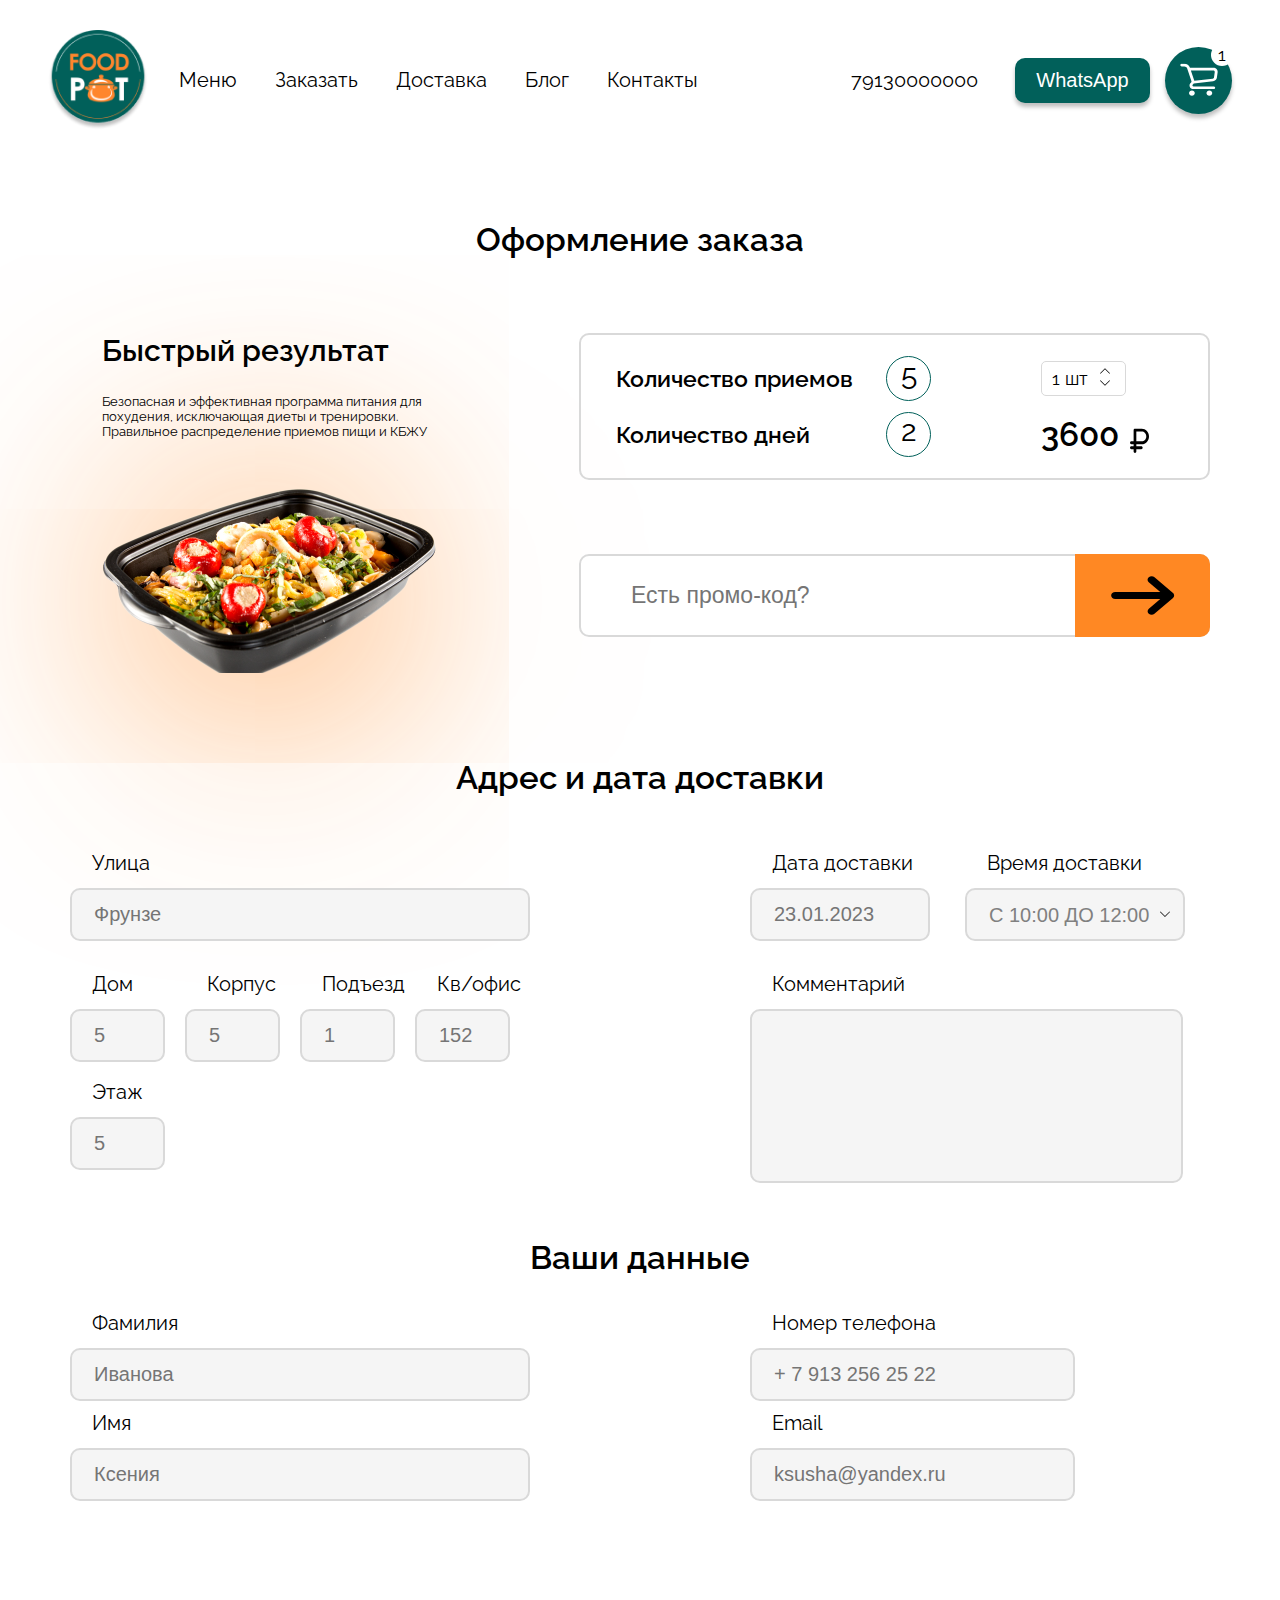
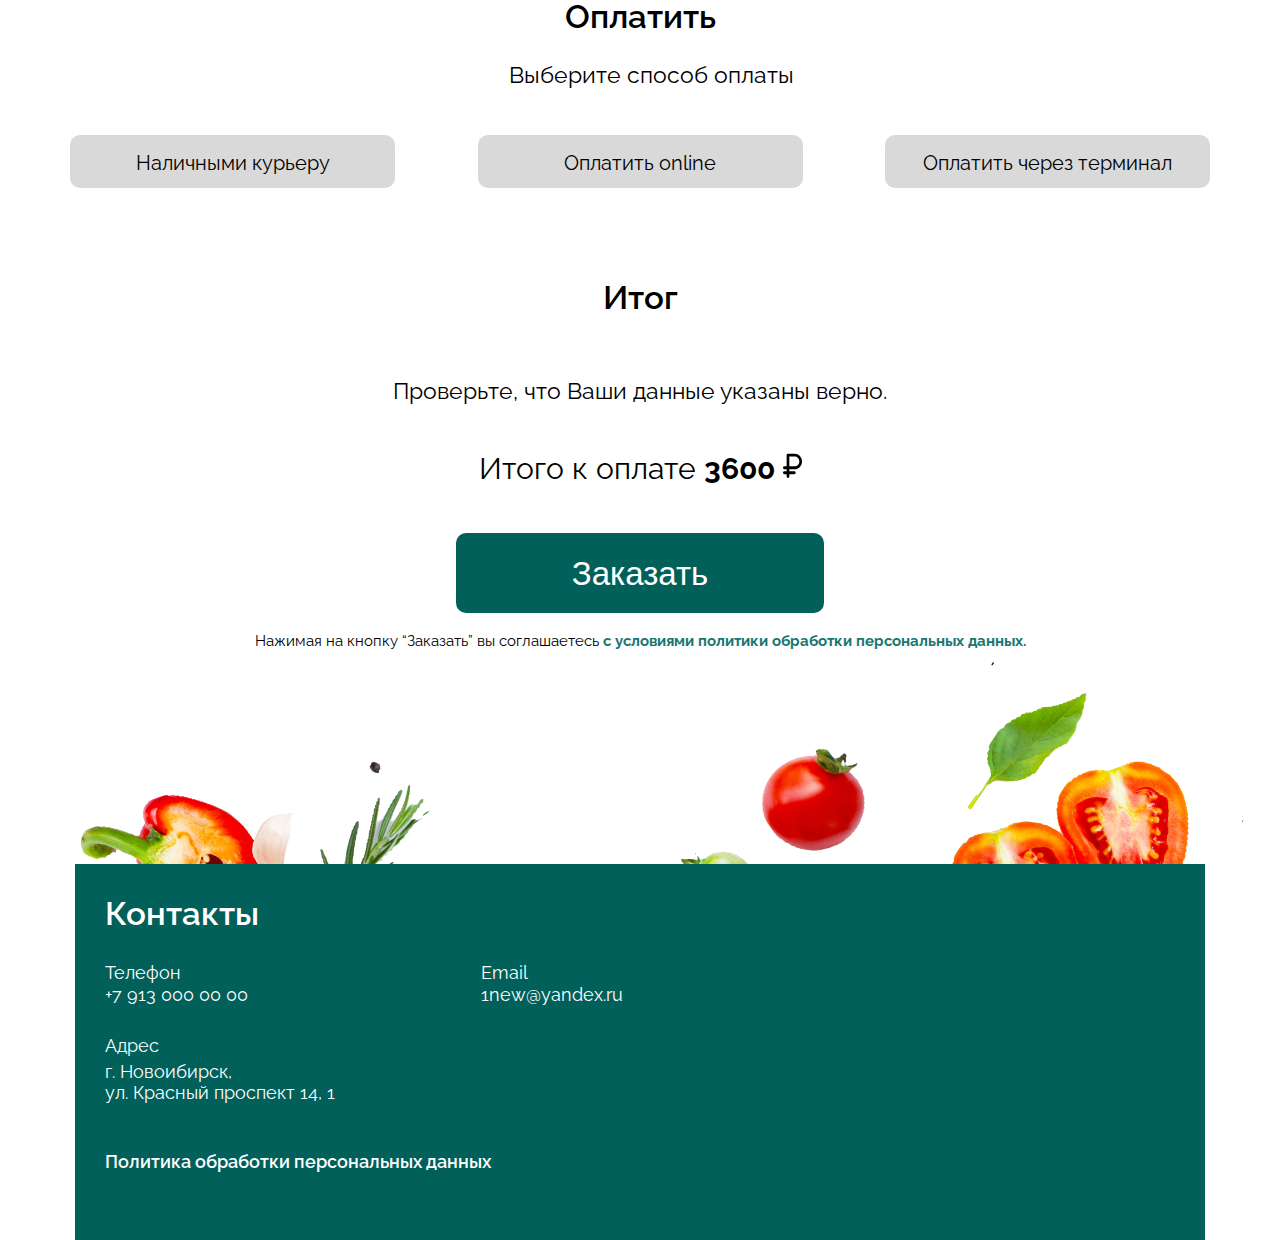
==== commit 14c256af: "Add files via upload" ====
--- a/cart.html
+++ b/cart.html
@@ -57,7 +57,7 @@
                   <button class="header_btn active-btn" type="button">WhatsApp</button>
                </nav>
 
-               <div class="header_basket active-btn">
+               <div class="header_basket header_basket-none active-btn">
                   <a href="cart.html">
                      <svg width="38" height="33" viewBox="0 0 38 33" xmlns="http://www.w3.org/2000/svg">
                         <path fill-rule="evenodd" clip-rule="evenodd"
--- a/css/fonts.css
+++ b/css/fonts.css
@@ -1,19 +1,21 @@
 @font-face {
 	font-family: 'Bebas Neue';
-	src: local('Bebas Neue Light'), local('Bebas-Neue-Light'),
-		 url('BebasNeueLight.woff2') format('woff2'),
-		 url('BebasNeueLight.woff') format('woff'),
-		 url('BebasNeueLight.ttf') format('truetype');
+	src: url('../fonts/BebasNeueLight.woff2') format('woff2'),
+		 url('../fonts/BebasNeueLight.woff') format('woff'),
+	   url('../fonts/BebasNeueLight.ttf') format('truetype');
+	font-display: swap;
 	font-weight: 300;
 	font-style: normal;
  }
 
  @font-face {
 	font-family: 'Bebas Neue';
-	src: local('Bebas Neue Bold'), local('Bebas-Neue-Bold'),
-		 url('BebasNeueBold.woff2') format('woff2'),
-		 url('BebasNeueBold.woff') format('woff'),
-		 url('BebasNeueBold.ttf') format('truetype');
+	src: url('../fonts/BebasNeueBold.woff2') format('woff2'),
+		 url('../fonts/BebasNeueBold.woff') format('woff'),
+		url('../fonts/BebasNeueBold.ttf') format('truetype');
+	font-display: swap;
 	font-weight: 700;
 	font-style: normal;
- }+ }
+
+ --- a/css/style.css
+++ b/css/style.css
@@ -254,6 +254,7 @@
 .logo{
    width: 100px;
    height: 100px;
+   border-radius: 50%;
    margin-right: 31px;
 }
 
@@ -498,7 +499,7 @@
    top: -38px;
    left: 10px;
    font-family: 'Bebas Neue', sans-serif; 
-   font-weight: 400;
+   font-weight: 300;
    font-size: 55px;
    line-height: 55px;
    color: #d9d9d9;
@@ -1251,7 +1252,7 @@
    background: #000;
 }
 
-.svg-gender-active{
+.svg-active{
    fill: #fff;
 }
 
@@ -1263,8 +1264,6 @@
    left: auto;
    right: 36.92%;
 }
-
-
 
 .item-rost,
 .item-ves{
@@ -1446,13 +1445,14 @@
    cursor: pointer;
    width: 300px;
    height: 60px;
+   padding: 0;
    font-weight: 400;
    font-size: 27px;
    line-height: 32px;
    color: #fff;
    background: #060300;
    border-radius: 10px;
-   z-index: 10;
+   
 }
 
 .cacl-li-active{
@@ -1725,10 +1725,31 @@
 #footer_contact{
    position: relative;
    margin: 0 auto;
-   padding: 37px 47px;
+   padding: 30px 30px;
    max-width: 1130px;
    height: 376px;
    background: #01605a;
+}
+
+.up{
+   position: absolute;
+   top: -120px;
+   left: 30px;
+   
+   z-index: 10;
+}
+
+.btn-up{
+   display: none;
+   width: 70px;
+   height: 70px;
+   border-radius: 25px;
+   opacity: 0.4;
+   z-index: 5;
+}
+
+.btn-up:hover{
+   opacity: 1;
 }
 
 .footer_food_bg1{
--- a/css/media.css
+++ b/css/media.css
@@ -199,14 +199,15 @@
   }
   
   .footer_container {
-      padding-bottom: 930px;
-   }
-
+      padding-bottom: 100px;
+      margin-top: 700px
+   }
+  
   .footer_form{
-      top: auto;
-      bottom: -140%;
+      top: -165%;
       right: 50%;
       transform: translateX(50%);
+      box-shadow: 0 0 5px 1px #FF8823;
   }
 
   .number1 {
@@ -249,6 +250,10 @@
       bottom: 5%;
       right: 5%;
       z-index: 15;
+   }
+
+   .header_basket-none{
+      display: none;
    }
 
    .menu_bg4, .menu_bg5{
@@ -518,6 +523,20 @@
       padding-bottom: 20px;
    }
 
+   .footer_form{
+      height: 480px;
+   }
+
+   .order_food_title{
+      font-size: 26px;
+   }
+
+   .order_food_descr{
+      display: inline-block;
+      padding: 0 15px;
+      font-size: 15px;
+   }
+
    .footer_food_bg2{
       display: none;
    }
@@ -542,6 +561,10 @@
 
    .company_descr_text {
       font-size: 18px;
+   }
+
+   .btn-up{
+      display: block;
    }
 }
 
@@ -560,6 +583,14 @@
       width: 170px;
       right: -170px;
    }
+
+   .footer_int_name, .footer_int_tel{
+      width: 330px;
+   }
+
+   .footer_btn{
+      width: 290px;
+   }
 }
 
 @media only screen and (max-width : 749px) {
@@ -588,10 +619,6 @@
 
    .bg_company_img11 {
       display: none;
-   }
-
-   .footer_container {
-      padding-bottom: 950px;
    }
 
    .footer_food_bg3{
@@ -821,7 +848,10 @@
    }
 
    .oreder-btn{
-      bottom: 315px;
+      bottom: 308px;
+   }
+
+   .calc-btn{
       width: 268px;
       height: 51px;
       font-size: 22px;
@@ -1156,6 +1186,11 @@
       max-width: 210px;
       font-size: 20px;
    }
+
+   .footer_container {
+      height: 500px;
+      padding-bottom: 0;
+   }
 }
 
 @media only screen and (max-width : 456px) {
@@ -1373,6 +1408,11 @@
    .btn-save {
       width: 330px;
       height: 70px;
+      font-size: 28px;
+   }
+
+   .footer_form{
+      max-width: 350px;
    }
 }
 
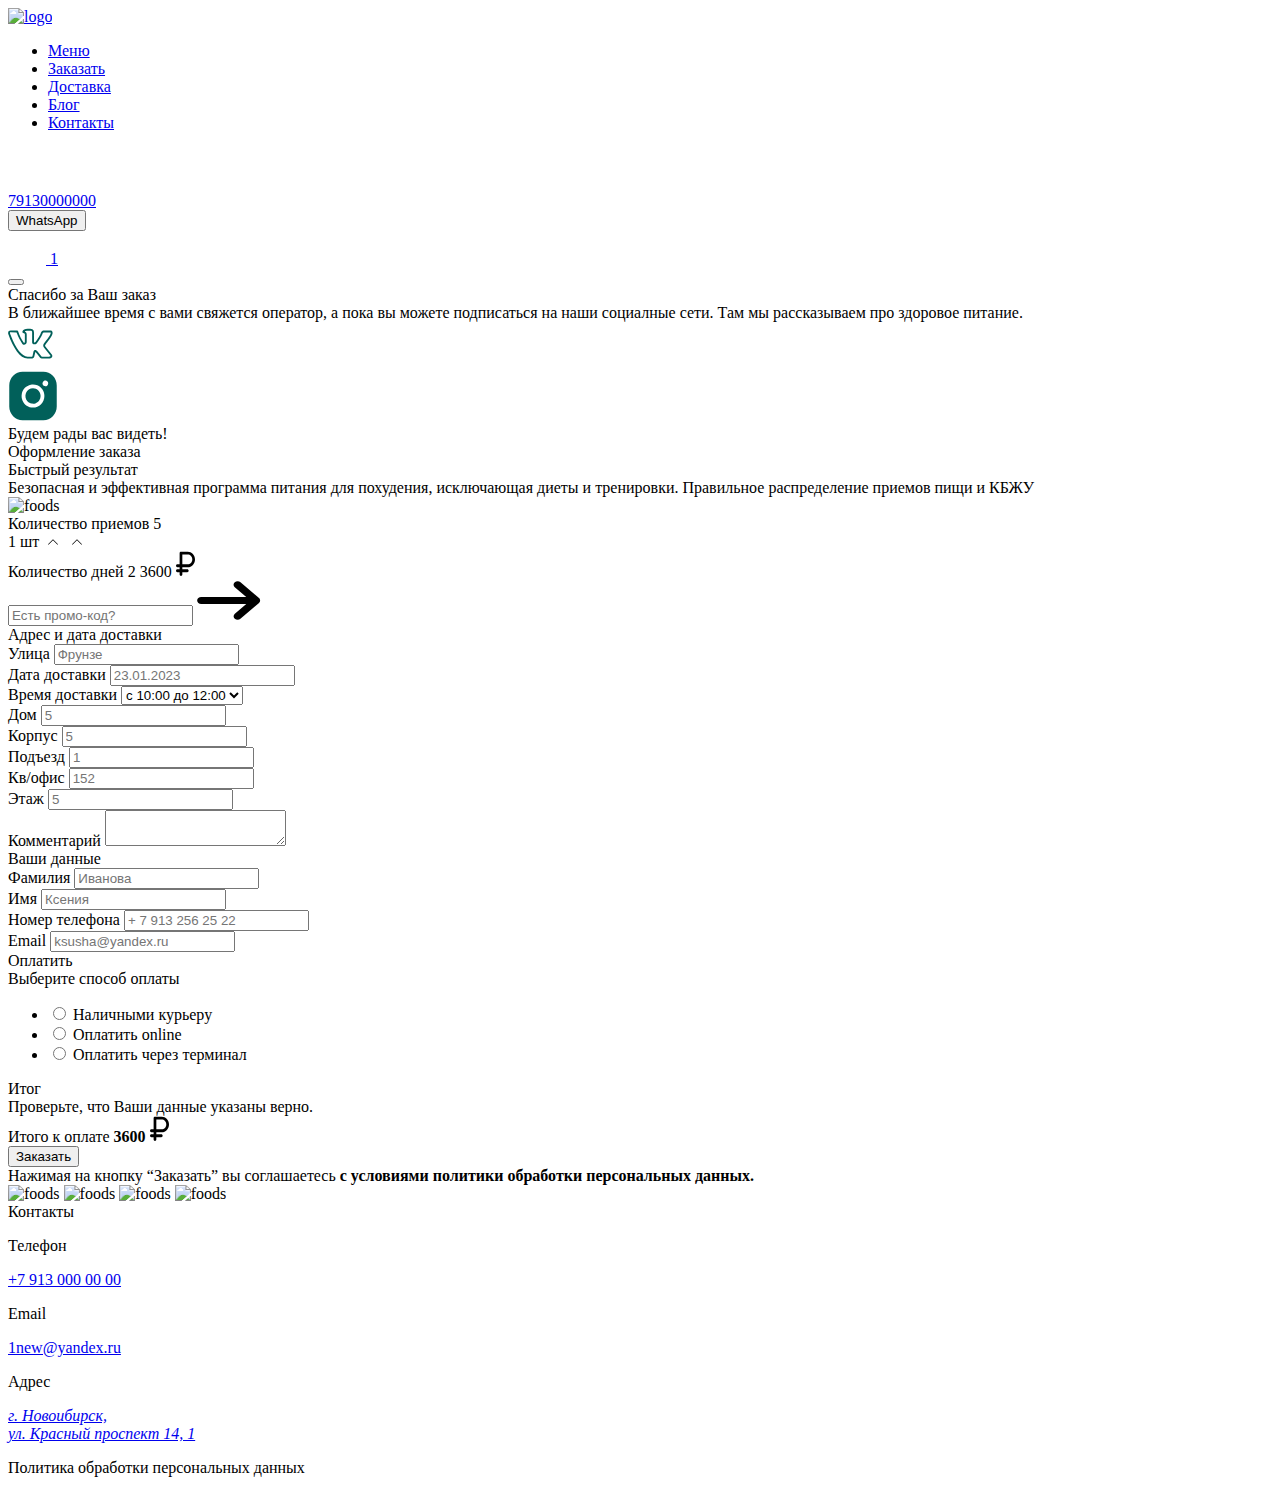
==== commit c3669c1b: "Add files via upload" ====
--- a/cart.html
+++ b/cart.html
@@ -15,6 +15,7 @@
    <!-- /Fonts -->
 
    <!-- Libs -->
+   <link rel="stylesheet" href="libs/nice-select/nice-select.css" />
    <link rel="stylesheet" href="libs/swiper/swiper.min.css" />
    <!-- Libs END -->
 
@@ -204,21 +205,13 @@
                      </div>
                      <div class="time-delivery">
                         <label for="DELIVERY_TIME">Время доставки</label>
-                        <select class="select-time int-text4" name="DELIVERY_TIME">
-                           <option value="TIME_10-12">C 10:00 ДО 12:00</option>
-                           <option value="TIME_10-12">C 12:00 ДО 14:00</option>
-                           <option value="TIME_10-12">C 14:00 ДО 16:00</option>
-                           <option value="TIME_10-12">C 16:00 ДО 18:00</option>
-                           <option value="TIME_10-12">C 18:00 ДО 20:00</option>
+                        <select class="int-text4" name="DELIVERY_TIME">
+                           <option value="TIME_10-12">с 10:00 до 12:00</option>
+                           <option value="TIME_10-12">с 12:00 до 14:00</option>
+                           <option value="TIME_10-12">с 14:00 до 16:00</option>
+                           <option value="TIME_10-12">с 16:00 до 18:00</option>
+                           <option value="TIME_10-12">с 18:00 до 20:00</option>
                         </select>
-                        <span class="select-arrow">
-                           <svg fill="#000000" width="20" height="10" viewBox="0 0 1920 1920"
-                              xmlns="http://www.w3.org/2000/svg">
-                              <path
-                                 d="m.153 1393.854 92.168 92.299 867.767-867.636 867.636 867.636 92.429-92.299L960.088 433.92z"
-                                 fill-rule="evenodd" />
-                           </svg>
-                        </span>
                      </div>
                   </div>
 
@@ -324,10 +317,10 @@
       <footer id="footer">
          <div class="container">
             <div id="footer_contact">
-               <img class="footer_food_bg1" src="image/footer/footer_bg1.png" alt="foods">
-               <img class="footer_food_bg2" src="image/footer/footer_bg2.png" alt="foods">
-               <img class="footer_food_bg3" src="image/footer/footer_bg3.png" alt="foods">
-               <img class="footer_food_bg4" src="image/footer/footer_bg4.png" alt="foods">
+               <img class="footer_food_bg1 pz_absolut" src="image/footer/footer_bg1.png" alt="foods">
+               <img class="footer_food_bg2 pz_absolut" src="image/footer/footer_bg2.png" alt="foods">
+               <img class="footer_food_bg3 pz_absolut" src="image/footer/footer_bg3.png" alt="foods">
+               <img class="footer_food_bg4 pz_absolut" src="image/footer/footer_bg4.png" alt="foods">
 
                <div class="footer_contact_title">Контакты</div>
 
@@ -352,6 +345,10 @@
       </footer>
       <!-- /Footer -->
    </div>
+
+   <script src="libs/jquery/jquery-3.4.0.min.js"></script>
+   <script src="libs/maskedinput/jquery.maskedinput.min.js"></script>
+   <script src="libs/nice-select/jquery.nice-select.min.js"></script>
    <script src="js/main.js"></script>
    <script src="js/main_cart.js"></script>
 </body>
